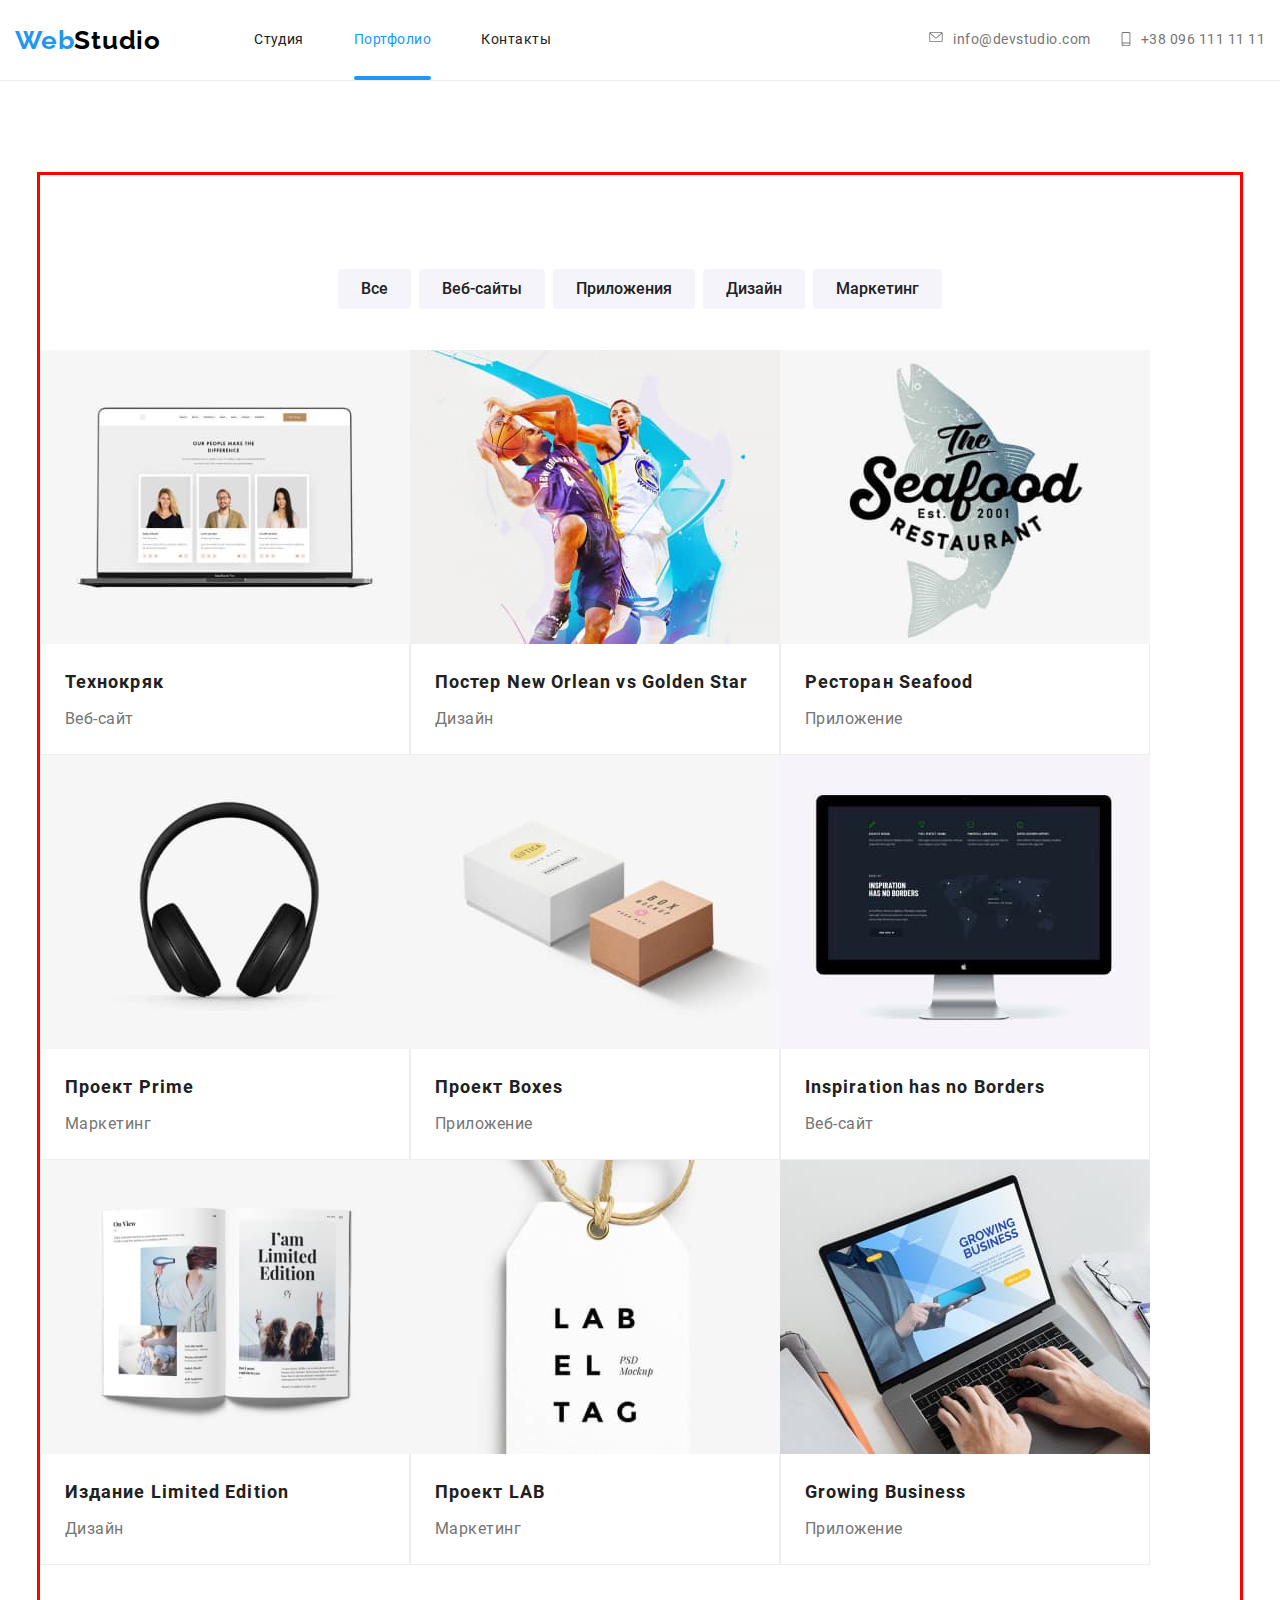
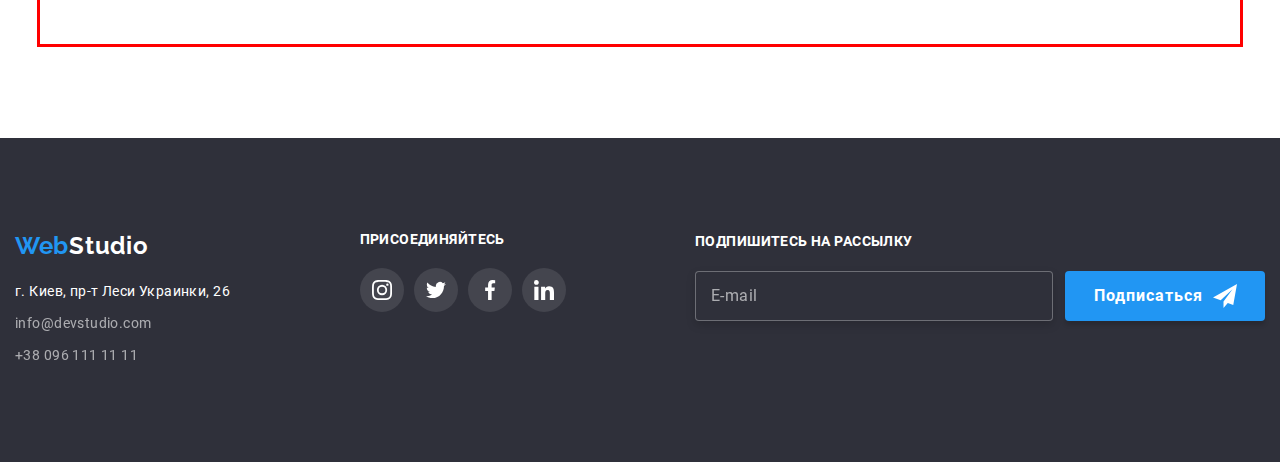
==== portfolio.html @ 417dbd37 "new html" ====
<!DOCTYPE html>
<html lang="ru">
<head>
    <meta charset="UTF-8">
    <meta name="viewport" content="width=device-width, initial-scale=1.0">
    <link rel="stylesheet" href="./css/portfolio.min.css">
    <title>Portfolio</title>
</head>
<body>
    <!-- Шапка сайта -->
    <header>
        <nav class="main-nav">
            <a href="/" class="logo"><span>Web</span>Studio</a>
            <div class="menu-container" id="menu-container" data-menu>
                <div class="navigation">
                    <ul class="site-nav">
                        <li class="item"><a href="./index.html" class="link">Студия</a></li>
                        <li class="item"><a href="./portfolio.html" class="link current">Портфолио</a></li>
                        <li class="item"><a href="#" class="link">Контакты</a></li>
                    </ul>
                </div>
                <div class="contacts">
                    <ul class="auth-nav">
                        <li class="item item-mail">
                            <a href="mailto:info@devstudio.com" class="link">
                                <svg class="envelope" width="16" height="12">
                                    <use href="./images/sprite.svg#icon-envelope"></use>
                                </svg>
                                info@devstudio.com
                            </a>
                        </li>
                        <li class="item">
                            <a href="tel:+380961111111" class="link">
                                <svg class="smartphone" width="10" height="16">
                                    <use href="./images/sprite.svg#icon-smartphone"></use>
                                </svg>
                                +38 096 111 11 11
                            </a>
                        </li>
                    </ul>
                </div>
            </div>
            <button type="button" class="menu-button" aria-expanded="false" aria-controls="menu-container" data-menu-button>
                <svg width="40" height="40" aria-label="Переключатель мобильного меню">
                    <use class="icon-cross" href="./images/sprite.svg#icon-cross"></use>
                    <use class="icon-menu" href="./images/sprite.svg#icon-menu"></use>
                </svg>
            </button>
        </nav>
        </header>
    <main>
     <!--Наши проекты -->
        <section class="projects-container">
            <div class="container">
                <!-- <h1>Наши проекты</h1> -->
                <ul class="buttons">
                    <li><button type="button" class="btn">Все</button></li>
                    <li><button type="button" class="btn">Веб-сайты</button></li>
                    <li><button type="button" class="btn">Приложения</button></li>
                    <li><button type="button" class="btn">Дизайн</button></li>
                    <li><button type="button" class="btn">Маркетинг</button></li>
                </ul>
                <ul class="projects">
                    <li class="project-card">
                        <a href="#" class="project-link">
                            <div class="project-thumb">
                                 <img src="./images/portfolio1.jpg" alt="Технокряк" width="370" height="294">
                                <div class="project-overlay">
                                    <p class="description-text">Технокряк это современная площадка распространения коронавируса. Компании используют эту
                                платформу для цифрового
                                шпионажа и атак на защищённые сервера конкурентов.</p>
                                </div>
                            </div>
                            <div class="project-info">
                                <h3 class="project-title">Технокряк</h3>
                                <p class="project-text">Веб-сайт</p>
                            </div>
                         </a>
                    </li>
                    <li class="project-card">
                        <a href="#" class="project-link">
                            <div class="project-thumb">
                                <img src="./images/portfolio2.jpg" alt="Постер New Orlean vs Golden Star" width="370" height="294">
                                <div class="project-overlay">
                                    <p class="description-text">Технокряк это современная площадка распространения коронавируса. Компании используют эту
                                    платформу для цифрового
                                    шпионажа и атак на защищённые сервера конкурентов.</p>
                                </div>
                            </div>
                            <div class="project-info">
                                <h3 class="project-title">Постер New Orlean vs Golden Star</h3>
                                <p class="project-text">Дизайн</p>
                            </div>
                        </a>
                    </li>
                    <li class="project-card">
                        <a href="#" class="project-link">
                            <div class="project-thumb">
                                <img src="./images/portfolio3.jpg" alt="Ресторан Seafood" width="370" height="294">
                                <div class="project-overlay">
                                    <p class="description-text">Технокряк это современная площадка распространения коронавируса. Компании используют эту
                                платформу для цифрового
                                шпионажа и атак на защищённые сервера конкурентов.</p>
                                </div>
                            </div>
                            <div class="project-info">
                                <h3 class="project-title">Ресторан Seafood</h3>
                                <p class="project-text">Приложение</p>
                            </div>
                        </a>
                    </li>
                    <li class="project-card">
                        <a href="#" class="project-link">
                            <div class="project-thumb">
                                <img src="./images/portfolio4.jpg" alt="Проект Prime" width="370" height="294">
                                <div class="project-overlay">
                                    <p class="description-text">Технокряк это современная площадка распространения коронавируса. Компании используют эту
                                платформу для цифрового
                                шпионажа и атак на защищённые сервера конкурентов.</p>
                                </div>
                            </div>
                            <div class="project-info">
                                <h3 class="project-title">Проект Prime</h3>
                                <p class="project-text">Маркетинг</p>
                            </div>
                        </a>
                    </li>
                    <li class="project-card">
                        <a href="#" class="project-link">
                            <div class="project-thumb">
                                <img src="./images/portfolio5.jpg" alt="Проект Boxes" width="370" height="294">
                                <div class="project-overlay">
                                    <p class="description-text">Технокряк это современная площадка распространения коронавируса. Компании используют эту
                                платформу для цифрового
                                шпионажа и атак на защищённые сервера конкурентов.</p>
                                </div>
                            </div>
                            <div class="project-info">
                                <h3 class="project-title">Проект Boxes</h3>
                                <p class="project-text">Приложение</p>
                            </div>
                        </a>
                    </li>
                    <li class="project-card">
                        <a href="#" class="project-link">
                            <div class="project-thumb">
                                <img src="./images/portfolio6.jpg" alt="Inspiration has no Borders" width="370" height="294">
                                <div class="project-overlay">
                                    <p class="description-text">Технокряк это современная площадка распространения коронавируса. Компании используют эту
                                платформу для цифрового
                                шпионажа и атак на защищённые сервера конкурентов.</p>
                                </div>
                            </div>
                            <div class="project-info">
                                <h3 class="project-title">Inspiration has no Borders</h3>
                                <p class="project-text">Веб-сайт</p>
                            </div>
                        </a>
                    </li>
                    <li class="project-card">
                        <a href="#" class="project-link">
                            <div class="project-thumb">
                                <img src="./images/portfolio7.jpg" alt="Издание Limited Edition" width="370" height="294">
                                <div class="project-overlay">
                                    <p class="description-text">Технокряк это современная площадка распространения коронавируса. Компании используют эту
                                платформу для цифрового
                                шпионажа и атак на защищённые сервера конкурентов.</p>
                                </div>
                            </div>
                            <div class="project-info">
                                <h3 class="project-title">Издание Limited Edition</h3>
                                <p class="project-text">Дизайн</p>
                            </div>
                        </a>
                    </li>
                    <li class="project-card">
                        <a href="#" class="project-link">
                            <div class="project-thumb">
                                <img src="./images/portfolio8.jpg" alt="Проект LAB" width="370" height="294">
                                <div class="project-overlay">
                                    <p class="description-text">Технокряк это современная площадка распространения коронавируса. Компании используют эту
                                платформу для цифрового
                                шпионажа и атак на защищённые сервера конкурентов.</p>
                                </div>
                            </div>
                            <div class="project-info">
                                <h3 class="project-title">Проект LAB</h3>
                                <p class="project-text">Маркетинг</p>
                            </div>
                        </a>
                    </li>
                    <li class="project-card">
                        <a href="#" class="project-link">
                            <div class="project-thumb">
                                <img src="./images/portfolio9.jpg" alt="Growing Business" width="370" height="294">
                                <div class="project-overlay">
                                    <p class="description-text">Технокряк это современная площадка распространения коронавируса. Компании используют эту
                                платформу для цифрового
                                шпионажа и атак на защищённые сервера конкурентов.</p>
                                </div>
                            </div>
                            <div class="project-info">
                                <h3 class="project-title">Growing Business</h3>
                                <p class="project-text">Приложение</p>
                            </div>
                        </a>
                    </li>
                </ul>
            </div>
        </section>
    </main>
    <!-- Футер -->
    <footer class="footer">
        <div class="footer-content">
            <a href="#" class="logo footer-logo"><span>Web</span>Studio</a>
            <address>
                <ul class="contacte">
                    <li class="contacte-item"><a href="#" class="address-link">г. Киев, пр-т Леси Украинки, 26</a></li>
                    <li class="contacte-item"><a href="mailto:info@devstudio.com" class="footer-link">info@devstudio.com</a>
                    </li>
                    <li class="contacte-item"><a href="tel:+380961111111" class="footer-link">+38 096 111 11 11</a></li>
                </ul>
            </address>
        </div>
        <div class="resources">
            <h3 class="resources-title">присоединяйтесь</h3>
            <ul class="resources-list">
                <li class="resources-item">
                    <a href="#" class="resources-link">
                        <svg class="instagram" width="20" height="20">
                            <use href="./images/sprite.svg#icon-instagram"></use>
                        </svg>
                    </a>
                </li>
                <li class="resources-item">
                    <a href="#" class="resources-link">
                        <svg class="twitter" width="20" height="20">
                            <use href="./images/sprite.svg#icon-twitter"></use>
                        </svg>
                    </a>
                </li>
                <li class="resources-item">
                    <a href="#" class="resources-link">
                        <svg class="facebook" width="20" height="20">
                            <use href="./images/sprite.svg#icon-facebook"></use>
                        </svg>
                    </a>
                </li>
                <li class="resources-item">
                    <a href="#" class="resources-link">
                        <svg class="linkedin" width="20" height="20">
                            <use href="./images/sprite.svg#icon-linkedin"></use>
                        </svg>
                    </a>
                </li>
            </ul>
        </div>
        <div>
            <form action="#" class="subscription">
                <label for="mail" class="subscription-text">Подпишитесь на рассылку</label>
                <div class="subscription-btns">
                    <input type="email" name="mail" placeholder="E-mail" autocomplete="off">
                    <button type="submit">Подписаться
                        <svg class="send" width="24" height="24">
                            <use href="./images/sprite.svg#icon-send"></use>
                        </svg>
                    </button>
                </div>
            </form>
        </div>
        </footer>
</body>
</html>
<script src="./js/menu.js"></script>
---- css/portfolio.min.css ----
/*! modern-normalize v1.0.0 | MIT License | https://github.com/sindresorhus/modern-normalize */*,*::before,*::after{-webkit-box-sizing:border-box;box-sizing:border-box}:root{-moz-tab-size:4;-o-tab-size:4;tab-size:4}html{line-height:1.15;-webkit-text-size-adjust:100%}body{margin:0}body{font-family:system-ui,-apple-system,"Segoe UI",Roboto,Helvetica,Arial,sans-serif,"Apple Color Emoji","Segoe UI Emoji"}hr{height:0;color:inherit}abbr[title]{-webkit-text-decoration:underline dotted;text-decoration:underline dotted}b,strong{font-weight:bolder}code,kbd,samp,pre{font-family:ui-monospace, SFMono-Regular, Consolas, "Liberation Mono", Menlo, monospace;font-size:1em}small{font-size:80%}sub,sup{font-size:75%;line-height:0;position:relative;vertical-align:baseline}sub{bottom:-0.25em}sup{top:-0.5em}table{text-indent:0;border-color:inherit}button,input,optgroup,select,textarea{font-family:inherit;font-size:100%;line-height:1.15;margin:0}button,select{text-transform:none}button,[type="button"],[type="reset"],[type="submit"]{-webkit-appearance:button}::-moz-focus-inner{border-style:none;padding:0}:-moz-focusring{outline:1px dotted ButtonText}:-moz-ui-invalid{box-shadow:none}legend{padding:0}progress{vertical-align:baseline}::-webkit-inner-spin-button,::-webkit-outer-spin-button{height:auto}[type="search"]{-webkit-appearance:textfield;outline-offset:-2px}::-webkit-search-decoration{-webkit-appearance:none}::-webkit-file-upload-button{-webkit-appearance:button;font:inherit}summary{display:list-item}html{-webkit-box-sizing:border-box;box-sizing:border-box}*,*::before,*::after{-webkit-box-sizing:inherit;box-sizing:inherit}body{color:#757575;background-color:#fff;font-family:Roboto, sans-serif;font-style:400;font-weight:400;letter-spacing:0.03em;margin:0}body.modal-open{overflow:hidden}ul{list-style:none;padding:0;margin:0}a{text-decoration:none}h1,h2,h3,h4,h5,h6,p{margin-top:0;margin-bottom:0}img{display:block;max-width:100%;height:auto;margin-left:auto;margin-right:auto}.section-title{margin-bottom:30px;font-family:Roboto;font-style:normal;font-weight:700;font-size:28px;line-height:1.18;text-align:center;letter-spacing:0.03em;color:#212121}@media screen and (min-width: 1200px){.section-title{margin-bottom:50px;font-size:36px;line-height:1.17}}.container{padding-right:15px;padding-left:15px;margin-right:auto;margin-left:auto;outline:3px solid red}@media screen and (min-width: 480px){.container{width:480px;padding-top:60px;padding-bottom:60px}}@media screen and (min-width: 768px){.container{width:768px}}@media screen and (min-width: 1200px){.container{width:1200px;padding-top:94px;padding-bottom:94px}}@font-face{font-family:"Roboto";font-style:normal;font-weight:400;src:url("../fonts/roboto-v20-latin_cyrillic-regular.eot");src:local(""),url("../fonts/roboto-v20-latin_cyrillic-regular.eot?#iefix") format("embedded-opentype"),url("../fonts/roboto-v20-latin_cyrillic-regular.woff2") format("woff2"),url("../fonts/roboto-v20-latin_cyrillic-regular.woff") format("woff"),url("../fonts/roboto-v20-latin_cyrillic-regular.ttf") format("truetype"),url("../fonts/roboto-v20-latin_cyrillic-regular.svg#Roboto") format("svg")}@font-face{font-family:"Roboto";font-style:normal;font-weight:500;src:url("../fonts/roboto-v20-latin_cyrillic-500.eot");src:local(""),url("../fonts/roboto-v20-latin_cyrillic-500.eot?#iefix") format("embedded-opentype"),url("../fonts/roboto-v20-latin_cyrillic-500.woff2") format("woff2"),url("../fonts/roboto-v20-latin_cyrillic-500.woff") format("woff"),url("../fonts/roboto-v20-latin_cyrillic-500.ttf") format("truetype"),url("../fonts/roboto-v20-latin_cyrillic-500.svg#Roboto") format("svg")}@font-face{font-family:"Roboto";font-style:normal;font-weight:700;src:url("../fonts/roboto-v20-latin_cyrillic-700.eot");src:local(""),url("../fonts/roboto-v20-latin_cyrillic-700.eot?#iefix") format("embedded-opentype"),url("../fonts/roboto-v20-latin_cyrillic-700.woff2") format("woff2"),url("../fonts/roboto-v20-latin_cyrillic-700.woff") format("woff"),url("../fonts/roboto-v20-latin_cyrillic-700.ttf") format("truetype"),url("../fonts/roboto-v20-latin_cyrillic-700.svg#Roboto") format("svg")}@font-face{font-family:"Roboto";font-style:normal;font-weight:400;src:url("../fonts/roboto-v20-latin_cyrillic-regular.eot");src:local(""),url("../fonts/roboto-v20-latin_cyrillic-regular.eot?#iefix") format("embedded-opentype"),url("../fonts/roboto-v20-latin_cyrillic-regular.woff2") format("woff2"),url("../fonts/roboto-v20-latin_cyrillic-regular.woff") format("woff"),url("../fonts/roboto-v20-latin_cyrillic-regular.ttf") format("truetype"),url("../fonts/roboto-v20-latin_cyrillic-regular.svg#Roboto") format("svg")}@font-face{font-family:"Roboto";font-style:normal;font-weight:900;src:url("../fonts/roboto-v20-latin_cyrillic-900.eot");src:local(""),url("../fonts/roboto-v20-latin_cyrillic-900.eot?#iefix") format("embedded-opentype"),url("../fonts/roboto-v20-latin_cyrillic-900.woff2") format("woff2"),url("../fonts/roboto-v20-latin_cyrillic-900.woff") format("woff"),url("../fonts/roboto-v20-latin_cyrillic-900.ttf") format("truetype"),url("../fonts/roboto-v20-latin_cyrillic-900.svg#Roboto") format("svg")}@font-face{font-family:"Raleway";font-style:normal;font-weight:400;src:url("../fonts/raleway-v18-latin_cyrillic-regular.eot");src:local(""),url("../fonts/raleway-v18-latin_cyrillic-regular.eot?#iefix") format("embedded-opentype"),url("../fonts/raleway-v18-latin_cyrillic-regular.woff2") format("woff2"),url("../fonts/raleway-v18-latin_cyrillic-regular.woff") format("woff"),url("../fonts/raleway-v18-latin_cyrillic-regular.ttf") format("truetype"),url("../fonts/raleway-v18-latin_cyrillic-regular.svg#Raleway") format("svg")}@font-face{font-family:"Raleway";font-style:normal;font-weight:700;src:url("../fonts/raleway-v18-latin_cyrillic-700.eot");src:local(""),url("../fonts/raleway-v18-latin_cyrillic-700.eot?#iefix") format("embedded-opentype"),url("../fonts/raleway-v18-latin_cyrillic-700.woff2") format("woff2"),url("../fonts/raleway-v18-latin_cyrillic-700.woff") format("woff"),url("../fonts/raleway-v18-latin_cyrillic-700.ttf") format("truetype"),url("../fonts/raleway-v18-latin_cyrillic-700.svg#Raleway") format("svg")}header{position:relative;padding-right:15px;padding-left:15px;margin-right:auto;margin-left:auto}.logo{color:#000;font-family:Raleway, sans-serif;font-weight:700;font-size:24px;line-height:1.17;letter-spacing:0.03em}@media screen and (max-width: 767px){.logo{padding-bottom:16px;padding-top:16px}}@media screen and (min-width: 768px){.logo{margin-right:88px}}@media screen and (min-width: 1200px){.logo{margin-right:93px;font-size:26px;line-height:1.19}}.logo span{color:#2196f3}.main-nav{display:-webkit-box;display:-ms-flexbox;display:flex;-webkit-box-align:center;-ms-flex-align:center;align-items:center;-webkit-box-pack:justify;-ms-flex-pack:justify;justify-content:space-between}.site-nav{color:#212121}@media screen and (max-width: 767px){.site-nav{margin-bottom:60px}}@media screen and (min-width: 768px){.site-nav{display:-webkit-box;display:-ms-flexbox;display:flex}}.site-nav .link{color:#212121}@media screen and (max-width: 767px){.site-nav .link{font-family:Roboto;font-style:normal;font-weight:500;font-size:18px;line-height:1.17;letter-spacing:0.02em}}@media screen and (min-width: 768px){.site-nav .link{display:block;-webkit-box-align:baseline;-ms-flex-align:baseline;align-items:baseline;padding-top:32px;padding-bottom:32px;font-size:14px;line-height:1.14}}.site-nav .link:hover,.site-nav .link:focus{color:#2196f3;-webkit-transition:color 250ms cubic-bezier(0.4, 0, 0.2, 1);transition:color 250ms cubic-bezier(0.4, 0, 0.2, 1)}@media screen and (max-width: 767px){.site-nav .item:not(:last-child){margin-bottom:40px}}@media screen and (min-width: 768px){.site-nav .item:not(:last-child){margin-right:50px}}.site-nav .link.current{position:relative;color:#2196f3}.site-nav .current::after{content:"";position:absolute;left:0;margin-top:8px;display:block;width:100%;height:4px;background-color:#2196f3;border-radius:2px}@media screen and (min-width: 768px){.site-nav .current::after{bottom:0;margin-top:0}}.auth-nav{margin-left:auto;-webkit-box-align:center;-ms-flex-align:center;align-items:center}@media screen and (min-width: 768px){.auth-nav{padding-top:21px;padding-bottom:21px}}@media screen and (min-width: 1200px){.auth-nav{display:-webkit-box;display:-ms-flexbox;display:flex;padding-top:0;padding-bottom:0}}.auth-nav .link{color:#757575}@media screen and (max-width: 767px){.auth-nav .link{font-family:Roboto;font-style:normal;font-weight:500;font-size:18px;line-height:1.17;letter-spacing:0.02em;-webkit-box-align:baseline;-ms-flex-align:baseline;align-items:baseline}}@media screen and (min-width: 768px){.auth-nav .link{font-size:12px}}@media screen and (min-width: 1200px){.auth-nav .link{display:-webkit-box;display:-ms-flexbox;display:flex;-webkit-box-pack:center;-ms-flex-pack:center;justify-content:center;-ms-flex-line-pack:center;align-content:center;padding-top:32px;padding-bottom:32px;font-size:14px;line-height:1.14}}.auth-nav .link:hover,.auth-nav .link:focus{color:#2196f3;fill:#2196f3;-webkit-transition:color 250ms cubic-bezier(0.4, 0, 0.2, 1),fill 250ms cubic-bezier(0.4, 0, 0.2, 1);transition:color 250ms cubic-bezier(0.4, 0, 0.2, 1),fill 250ms cubic-bezier(0.4, 0, 0.2, 1)}.auth-nav .link:hover .envelope,.auth-nav .link:focus .envelope,.auth-nav .link:hover .smartphone,.auth-nav .link:focus .smartphone{color:#2196f3;fill:#2196f3;-webkit-transition:color 250ms cubic-bezier(0.4, 0, 0.2, 1),fill 250ms cubic-bezier(0.4, 0, 0.2, 1);transition:color 250ms cubic-bezier(0.4, 0, 0.2, 1),fill 250ms cubic-bezier(0.4, 0, 0.2, 1)}.envelope,.smartphone{margin-right:10px;fill:#757575}@media screen and (max-width: 767px){.item-mail{margin-bottom:16px}}@media screen and (min-width: 1200px){.item-mail{margin-right:30px}}@media screen and (min-width: 768px){.envelope{width:14px;height:10px}.smartphone{width:10px;height:14px}}.projects-container{padding-top:94px;border-top:1px solid #ececec}.buttons{display:-webkit-box;display:-ms-flexbox;display:flex;-ms-flex-wrap:wrap;flex-wrap:wrap;padding-bottom:56px}@media screen and (min-width: 768px){.buttons{display:-webkit-box;display:-ms-flexbox;display:flex;-webkit-box-pack:center;-ms-flex-pack:center;justify-content:center}}.btn{display:inline-block;padding:6px 22px;min-width:73px;border-radius:4px;cursor:pointer;color:#212121;background-color:#f5f4fa;font-weight:500;font-family:Roboto, sans-serif;font-size:16px;line-height:1.63;text-align:center;border:1px solid transparent}.btn:hover,.btn:focus{color:#fff;background-color:#2196f3;-webkit-box-shadow:0px 3px 1px rgba(0,0,0,0.1),0px 1px 2px rgba(0,0,0,0.08),0px 2px 2px rgba(0,0,0,0.12);box-shadow:0px 3px 1px rgba(0,0,0,0.1),0px 1px 2px rgba(0,0,0,0.08),0px 2px 2px rgba(0,0,0,0.12);-webkit-transition:color 250ms cubic-bezier(0.4, 0, 0.2, 1),background-color 250ms cubic-bezier(0.4, 0, 0.2, 1),-webkit-box-shadow 250ms cubic-bezier(0.4, 0, 0.2, 1);transition:color 250ms cubic-bezier(0.4, 0, 0.2, 1),background-color 250ms cubic-bezier(0.4, 0, 0.2, 1),-webkit-box-shadow 250ms cubic-bezier(0.4, 0, 0.2, 1);transition:color 250ms cubic-bezier(0.4, 0, 0.2, 1),background-color 250ms cubic-bezier(0.4, 0, 0.2, 1),box-shadow 250ms cubic-bezier(0.4, 0, 0.2, 1);transition:color 250ms cubic-bezier(0.4, 0, 0.2, 1),background-color 250ms cubic-bezier(0.4, 0, 0.2, 1),box-shadow 250ms cubic-bezier(0.4, 0, 0.2, 1),-webkit-box-shadow 250ms cubic-bezier(0.4, 0, 0.2, 1)}.buttons li:not(:last-child){margin-right:8px}.projects{margin:-15px}@media screen and (min-width: 768px){.projects{display:-webkit-box;display:-ms-flexbox;display:flex;-ms-flex-wrap:wrap;flex-wrap:wrap}}.project-card{width:370px}.project-info{border-right:1px solid #eee;border-bottom:1px solid #eee;border-left:1px solid #eee}.project-overlay{display:-webkit-box;display:-ms-flexbox;display:flex;position:absolute;top:0;left:0;width:100%;height:100%;background-color:#2196f3;opacity:0;-webkit-transform:translateY(100%);transform:translateY(100%);-webkit-transition:opacity 250ms cubic-bezier(0.4, 0, 0.2, 1),-webkit-transform 250ms cubic-bezier(0.4, 0, 0.2, 1);transition:opacity 250ms cubic-bezier(0.4, 0, 0.2, 1),-webkit-transform 250ms cubic-bezier(0.4, 0, 0.2, 1);transition:transform 250ms cubic-bezier(0.4, 0, 0.2, 1),opacity 250ms cubic-bezier(0.4, 0, 0.2, 1);transition:transform 250ms cubic-bezier(0.4, 0, 0.2, 1),opacity 250ms cubic-bezier(0.4, 0, 0.2, 1),-webkit-transform 250ms cubic-bezier(0.4, 0, 0.2, 1)}.description-text{position:absolute;display:-webkit-box;display:-ms-flexbox;display:flex;padding:63px 24px;opacity:0;-webkit-transition:opacity 250ms cubic-bezier(0.4, 0, 0.2, 1) 250ms;transition:opacity 250ms cubic-bezier(0.4, 0, 0.2, 1) 250ms;font-size:18px;line-height:1.56;letter-spacing:0.03em;color:#fff}.project-link{display:block;width:100%}.project-link:hover,.project-link:focus{-webkit-box-shadow:0px 1px 1px rgba(0,0,0,0.12),0px 4px 4px rgba(0,0,0,0.06),1px 4px 6px rgba(0,0,0,0.16);box-shadow:0px 1px 1px rgba(0,0,0,0.12),0px 4px 4px rgba(0,0,0,0.06),1px 4px 6px rgba(0,0,0,0.16);-webkit-transition:-webkit-box-shadow 250ms cubic-bezier(0.4, 0, 0.2, 1);transition:-webkit-box-shadow 250ms cubic-bezier(0.4, 0, 0.2, 1);transition:box-shadow 250ms cubic-bezier(0.4, 0, 0.2, 1);transition:box-shadow 250ms cubic-bezier(0.4, 0, 0.2, 1), -webkit-box-shadow 250ms cubic-bezier(0.4, 0, 0.2, 1)}.project-link:hover .project-overlay,.project-link:focus .project-overlay{-webkit-transform:translateY(0);transform:translateY(0);opacity:1}.project-link:hover .description-text,.project-link:focus .description-text{opacity:1}.project-thumb{position:relative;overflow:hidden;display:-webkit-box;display:-ms-flexbox;display:flex}.project-thumb:hover::before,.project-thumb:focus::before{opacity:1}.project-title{padding-top:20px;margin-bottom:4px;margin-left:24px;color:#212121;font-weight:700;font-size:18px;line-height:2;letter-spacing:0.06em}.project-text{margin-left:24px;padding-bottom:20px;color:#757575;font-size:16px;line-height:1.88}section{padding-bottom:94px}.footer{background-color:#2f303a;max-width:1600px;padding-right:15px;padding-left:15px;margin-left:auto;margin-right:auto;padding-top:60px;padding-bottom:60px;text-align:center}@media screen and (min-width: 768px){.footer{display:-webkit-box;display:-ms-flexbox;display:flex;-ms-flex-wrap:wrap;flex-wrap:wrap;-ms-flex-pack:distribute;justify-content:space-around}}@media screen and (min-width: 1200px){.footer{padding-top:94px;padding-bottom:94px;display:-webkit-box;display:-ms-flexbox;display:flex;-webkit-box-pack:justify;-ms-flex-pack:justify;justify-content:space-between;text-align:start}}@media screen and (max-width: 1199px){.footer-content{margin-bottom:60px}}.footer-logo{font-family:Raleway;font-style:normal;font-weight:700;font-size:24px;line-height:1.17;text-align:center;letter-spacing:0.03em}.footer-content a{color:#fff;margin-right:0}.footer span{color:#2196f3}.contacte{margin-top:20px}.contacte-item{max-width:100%}.contacte-item:not(:last-child){margin-bottom:8px}.address-link{font-family:Roboto;font-style:normal;font-weight:normal;font-size:14px;line-height:1.71;text-align:center;letter-spacing:0.03em}.footer-link{opacity:0.6;font-family:Roboto;font-style:normal;font-weight:normal;font-size:14px;line-height:1.71;text-align:center;letter-spacing:0.03em}@media screen and (max-width: 1199px){.resources{margin-bottom:60px}}.resources-title{font-size:14px;line-height:1.14;font-weight:bold;letter-spacing:0.03em;text-transform:uppercase;color:#fff;margin-bottom:20px}.resources-list{display:-webkit-inline-box;display:-ms-inline-flexbox;display:inline-flex}.resources-item{display:-webkit-box;display:-ms-flexbox;display:flex;width:44px;height:44px}.resources-link{display:-webkit-box;display:-ms-flexbox;display:flex;width:100%;height:100%;border:1px solid transparent;border-radius:50%;background:rgba(255,255,255,0.1);-webkit-box-align:center;-ms-flex-align:center;align-items:center;-webkit-box-pack:center;-ms-flex-pack:center;justify-content:center}.resources-link:hover,.resources-link:focus{background:#2196f3;-webkit-transition:background 250ms cubic-bezier(0.4, 0, 0.2, 1);transition:background 250ms cubic-bezier(0.4, 0, 0.2, 1)}.resources-item:not(:last-child){margin-right:10px}.resources-link svg{margin:0;fill:#fff}.subscription{display:block}.subscription-text{font-family:Roboto;font-style:normal;font-weight:bold;font-size:14px;line-height:1.14;letter-spacing:0.03em;text-transform:uppercase;color:#fff}.subscription-btns{margin-top:20px}@media screen and (min-width: 1200px){.subscription-btns{display:-webkit-box;display:-ms-flexbox;display:flex;-webkit-box-align:center;-ms-flex-align:center;align-items:center;-webkit-box-pack:center;-ms-flex-pack:center;justify-content:center}}.subscription input{padding:15px;font-size:16px;line-height:1.25;width:450px;color:#fff;font-weight:400;background-color:#2f303a;border:1px solid rgba(255,255,255,0.3);-webkit-filter:drop-shadow(0px 4px 4px rgba(0,0,0,0.15));filter:drop-shadow(0px 4px 4px rgba(0,0,0,0.15));border-radius:4px}@media screen and (min-width: 1200px){.subscription input{width:358px;height:50px;margin-right:12px}}.subscription input::-webkit-input-placeholder{display:-webkit-box;display:flex;-webkit-box-align:center;align-items:center;color:rgba(255,255,255,0.6);align-items:center;font-weight:400;font-size:16px;line-height:1.25;letter-spacing:0.03em}.subscription input:-ms-input-placeholder{display:-ms-flexbox;display:flex;-ms-flex-align:center;align-items:center;color:rgba(255,255,255,0.6);align-items:center;font-weight:400;font-size:16px;line-height:1.25;letter-spacing:0.03em}.subscription input::-ms-input-placeholder{display:-ms-flexbox;display:flex;-ms-flex-align:center;align-items:center;color:rgba(255,255,255,0.6);align-items:center;font-weight:400;font-size:16px;line-height:1.25;letter-spacing:0.03em}.subscription input::placeholder{display:-webkit-box;display:-ms-flexbox;display:flex;-webkit-box-align:center;-ms-flex-align:center;align-items:center;color:rgba(255,255,255,0.6);align-items:center;font-weight:400;font-size:16px;line-height:1.25;letter-spacing:0.03em}.subscription input:not(:placeholder-shown)+.subscription input{color:#fff;background-color:#2f303a}.subscription button{position:relative;width:200px;padding:10px 10px 10px 29px;margin-top:20px;margin-right:auto;margin-left:auto;background-color:#2196f3;-webkit-box-shadow:0px 4px 4px rgba(0,0,0,0.15);box-shadow:0px 4px 4px rgba(0,0,0,0.15);border-radius:4px;border:none;font-weight:bold;font-size:16px;line-height:1.87;display:-webkit-box;display:-ms-flexbox;display:flex;-webkit-box-align:center;-ms-flex-align:center;align-items:center;text-align:center;letter-spacing:0.06em;color:#fff;cursor:pointer}@media screen and (min-width: 1200px){.subscription button{margin-top:0}}.send{height:24px;width:24px;margin-left:10px}.menu-button{display:-webkit-inline-box;display:-ms-inline-flexbox;display:inline-flex;margin:0;padding:0;border:none;background-color:transparent}@media screen and (min-width: 768px){.menu-button{display:none}}.menu-button .icon-cross{display:none}.menu-button.is-open .icon-cross{display:block}.menu-button.is-open .icon-menu{display:none}.menu-container{background-color:#fff;padding-top:60px;padding-bottom:60px;font-size:20px}@media screen and (max-width: 767px){.menu-container{display:none;position:absolute;top:100%;left:0;width:100%;border-top:1px solid #ececec;text-align:center}.menu-container.is-open{display:block}}@media screen and (min-width: 768px){.menu-container{display:-webkit-box;display:-ms-flexbox;display:flex;-webkit-box-pack:justify;-ms-flex-pack:justify;justify-content:space-between;-webkit-box-flex:1;-ms-flex-positive:1;flex-grow:1;padding:0}}
/*# sourceMappingURL=portfolio.min.css.map */
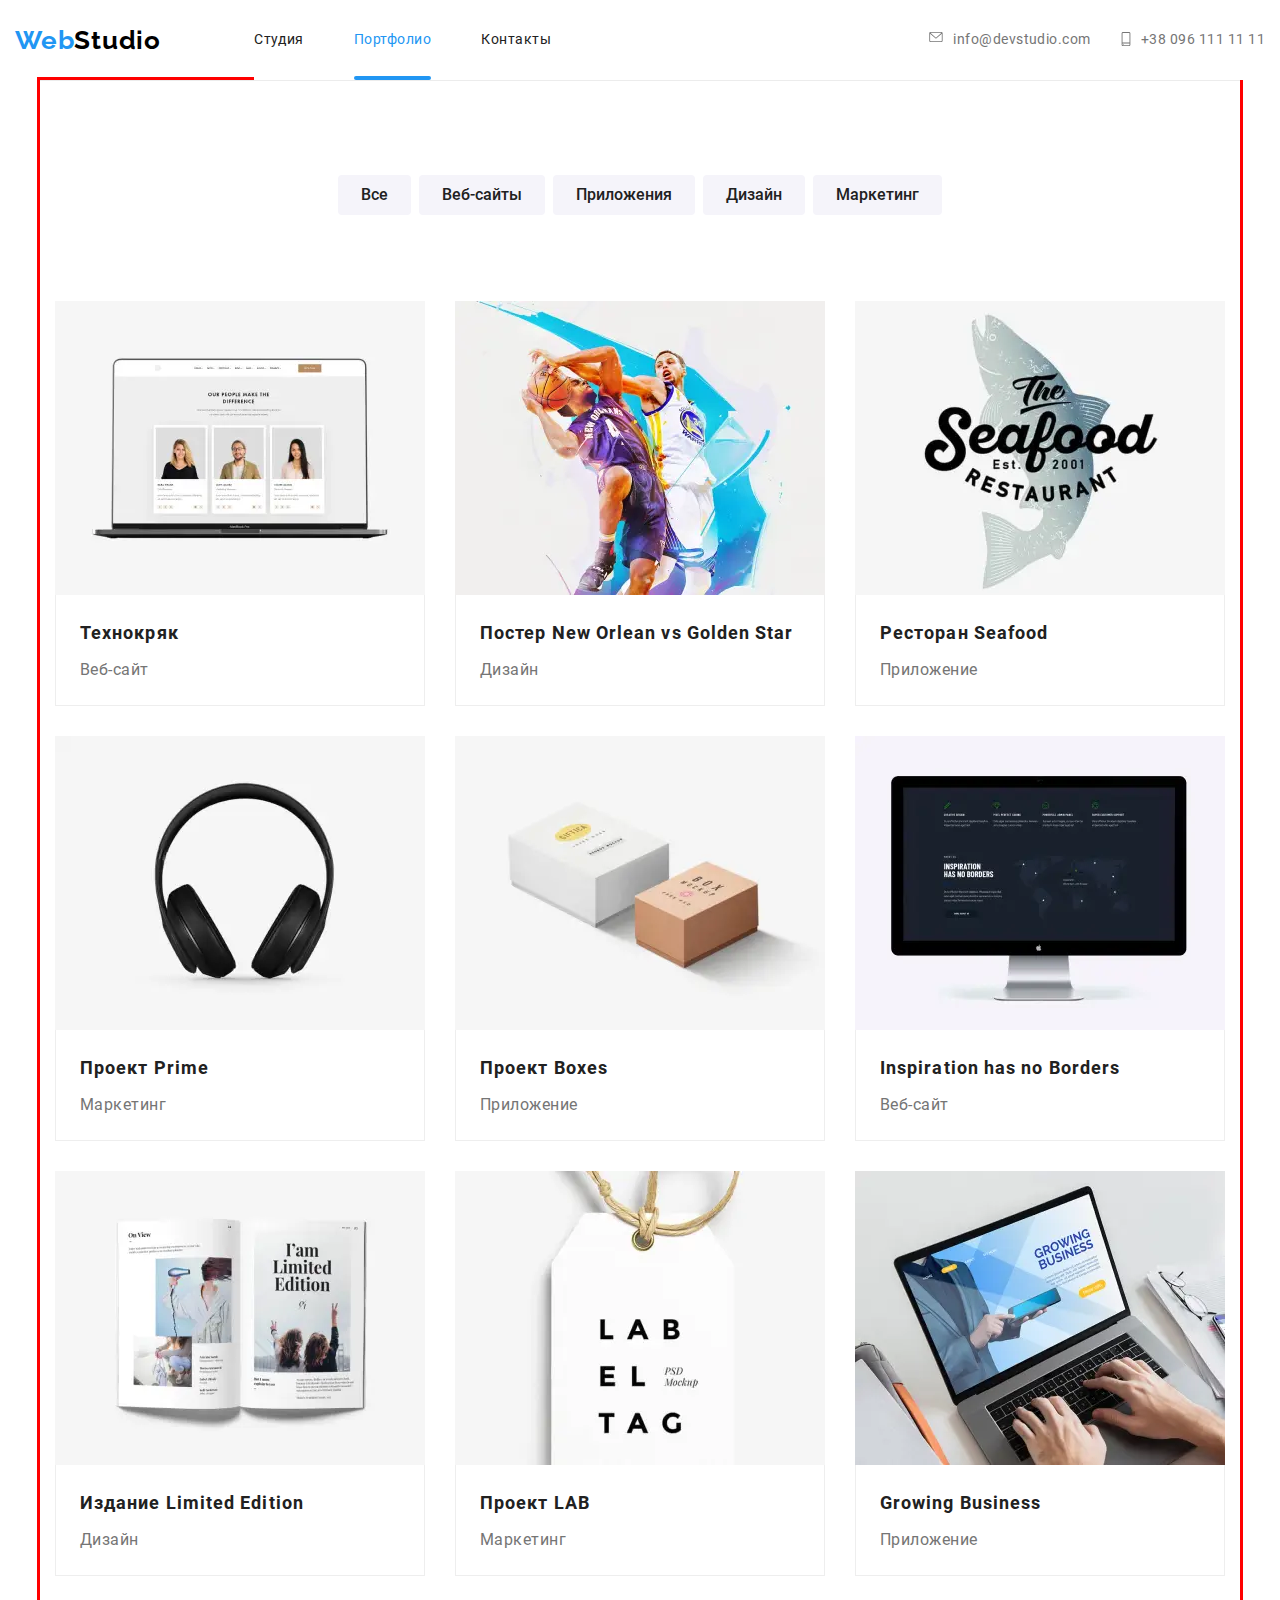
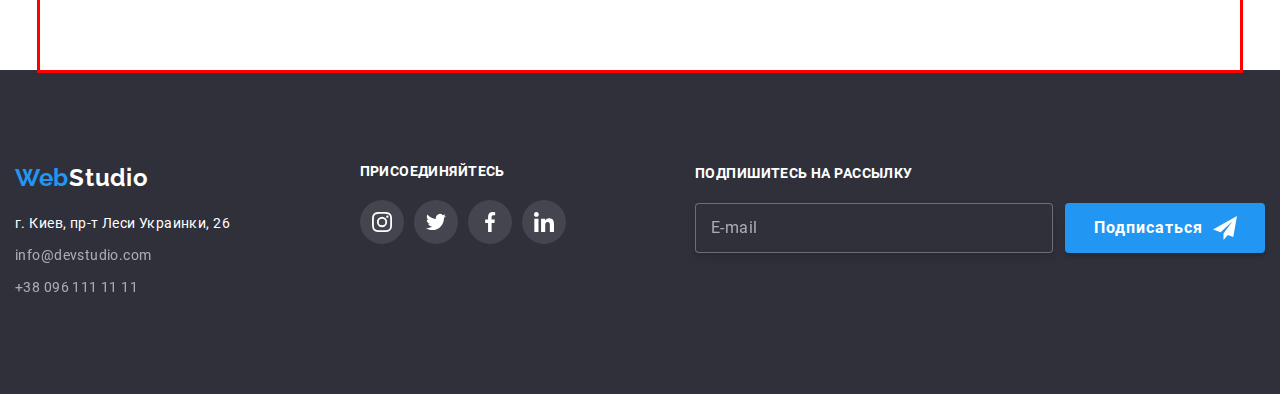
==== commit 0700955e: "added foto portfolio" ====
--- a/portfolio.html
+++ b/portfolio.html
@@ -50,8 +50,7 @@
         </header>
     <main>
      <!--Наши проекты -->
-        <section class="projects-container">
-            <div class="container">
+        <section class="container projects-container">
                 <!-- <h1>Наши проекты</h1> -->
                 <ul class="buttons">
                     <li><button type="button" class="btn">Все</button></li>
@@ -64,7 +63,17 @@
                     <li class="project-card">
                         <a href="#" class="project-link">
                             <div class="project-thumb">
-                                 <img src="./images/portfolio1.jpg" alt="Технокряк" width="370" height="294">
+                                <picture>
+                                    <source
+                                    srcset="./images/portfolio/portfolio1.webp 1x,
+                                    /images/portfolio/portfolio1@2x.webp 2x
+                                    "
+                                    type="image/webp"
+                                    >
+                                    <img src="./images/portfolio/portfolio1.jpg 1x,
+                                    ./images/portfolio/portfolio1@2x.jpg 2x" 
+                                    alt="Технокряк">
+                                </picture>
                                 <div class="project-overlay">
                                     <p class="description-text">Технокряк это современная площадка распространения коронавируса. Компании используют эту
                                 платформу для цифрового
@@ -80,8 +89,16 @@
                     <li class="project-card">
                         <a href="#" class="project-link">
                             <div class="project-thumb">
-                                <img src="./images/portfolio2.jpg" alt="Постер New Orlean vs Golden Star" width="370" height="294">
-                                <div class="project-overlay">
+                                <picture>
+                                    <source srcset="
+                                    ./images/portfolio/portfolio2.webp 1x,
+                                    ./images/portfolio/portfolio2@2x.webp 2x
+                                                                    " type="image/webp">
+                                    <img src="./images/portfolio/portfolio2.jpg,
+                                    ./images/portfolio/portfolio2@2x.jpg 2x"
+                                     alt="Постер New Orlean vs Golden Star">
+                                </picture>
+                                 <div class="project-overlay">
                                     <p class="description-text">Технокряк это современная площадка распространения коронавируса. Компании используют эту
                                     платформу для цифрового
                                     шпионажа и атак на защищённые сервера конкурентов.</p>
@@ -96,7 +113,17 @@
                     <li class="project-card">
                         <a href="#" class="project-link">
                             <div class="project-thumb">
-                                <img src="./images/portfolio3.jpg" alt="Ресторан Seafood" width="370" height="294">
+                                <picture>
+                                    <source
+                                    srcset="./images/portfolio/portfolio3.webp 1x,
+                                    ./images/portfolio/portfolio3@2x.webp 2x
+                                    "
+                                    type="image/webp"
+                                    >
+                                    <img src="./images/portfolio/portfolio3.jpg,
+                                    ./images/portfolio/portfolio3@2x.jpg 2x"  
+                                    alt="Ресторан Seafood">
+                                </picture>
                                 <div class="project-overlay">
                                     <p class="description-text">Технокряк это современная площадка распространения коронавируса. Компании используют эту
                                 платформу для цифрового
@@ -112,7 +139,17 @@
                     <li class="project-card">
                         <a href="#" class="project-link">
                             <div class="project-thumb">
-                                <img src="./images/portfolio4.jpg" alt="Проект Prime" width="370" height="294">
+                                <picture>
+                                    <source
+                                    srcset="./images/portfolio/portfolio4.webp 1x,
+                                    ./images/portfolio/portfolio4@2x.webp 2x
+                                    "
+                                    type="image/webp"
+                                    >
+                                    <img src="./images/portfolio/portfolio4.jpg,
+                                    ./images/portfolio/portfolio4@2x.jpg 2x"  
+                                    alt="Проект Prime">
+                                </picture>
                                 <div class="project-overlay">
                                     <p class="description-text">Технокряк это современная площадка распространения коронавируса. Компании используют эту
                                 платформу для цифрового
@@ -128,7 +165,17 @@
                     <li class="project-card">
                         <a href="#" class="project-link">
                             <div class="project-thumb">
-                                <img src="./images/portfolio5.jpg" alt="Проект Boxes" width="370" height="294">
+                                <picture>
+                                    <source
+                                    srcset="./images/portfolio/portfolio5.webp 1x,
+                                    ./images/portfolio/portfolio5@2x.webp 2x
+                                    "
+                                    type="image/webp"
+                                    >
+                                    <img src="./images/portfolio/portfolio5.jpg,
+                                    ./images/portfolio/portfolio5@2x.jpg 2x" 
+                                    alt="Проект Boxes">
+                                </picture>                               
                                 <div class="project-overlay">
                                     <p class="description-text">Технокряк это современная площадка распространения коронавируса. Компании используют эту
                                 платформу для цифрового
@@ -144,7 +191,17 @@
                     <li class="project-card">
                         <a href="#" class="project-link">
                             <div class="project-thumb">
-                                <img src="./images/portfolio6.jpg" alt="Inspiration has no Borders" width="370" height="294">
+                                <picture>
+                                    <source
+                                    srcset="./images/portfolio/portfolio6.webp 1x,
+                                    ./images/portfolio/portfolio6@2x.webp 2x
+                                    "
+                                    type="image/webp"
+                                    >
+                                    <img src="./images/portfolio/portfolio6.jpg,
+                                    ./images/portfolio/portfolio6@2x.jpg 2x"  
+                                    alt="Inspiration has no Borders">
+                                </picture>                               
                                 <div class="project-overlay">
                                     <p class="description-text">Технокряк это современная площадка распространения коронавируса. Компании используют эту
                                 платформу для цифрового
@@ -160,7 +217,17 @@
                     <li class="project-card">
                         <a href="#" class="project-link">
                             <div class="project-thumb">
-                                <img src="./images/portfolio7.jpg" alt="Издание Limited Edition" width="370" height="294">
+                                <picture>
+                                    <source
+                                    srcset="./images/portfolio/portfolio7.webp 1x,
+                                    ./images/portfolio/portfolio7@2x.webp 2x
+                                    "
+                                    type="image/webp"
+                                    >
+                                    <img src="./images/portfolio/portfolio7.jpg,
+                                    ./images/portfolio/portfolio7@2x.jpg 2x" 
+                                    alt="Издание Limited Edition">
+                                </picture>                               
                                 <div class="project-overlay">
                                     <p class="description-text">Технокряк это современная площадка распространения коронавируса. Компании используют эту
                                 платформу для цифрового
@@ -176,7 +243,17 @@
                     <li class="project-card">
                         <a href="#" class="project-link">
                             <div class="project-thumb">
-                                <img src="./images/portfolio8.jpg" alt="Проект LAB" width="370" height="294">
+                                <picture>
+                                    <source
+                                    srcset="./images/portfolio/portfolio8.webp 1x,
+                                    ./images/portfolio/portfolio8@2x.webp 2x
+                                    "
+                                    type="image/webp"
+                                    >
+                                    <img src="./images/portfolio/portfolio8.jpg,
+                                    ./images/portfolio/portfolio8@2x.jpg 2x" 
+                                    alt="Проект LAB">
+                                </picture>                                
                                 <div class="project-overlay">
                                     <p class="description-text">Технокряк это современная площадка распространения коронавируса. Компании используют эту
                                 платформу для цифрового
@@ -192,7 +269,17 @@
                     <li class="project-card">
                         <a href="#" class="project-link">
                             <div class="project-thumb">
-                                <img src="./images/portfolio9.jpg" alt="Growing Business" width="370" height="294">
+                                <picture>
+                                    <source
+                                    srcset="./images/portfolio/portfolio9.webp 1x,
+                                    ./images/portfolio/portfolio9@2x.webp 2x
+                                    "
+                                    type="image/webp"
+                                    >
+                                    <img src="./images/portfolio/portfolio9.jpg,
+                                    ./images/portfolio/portfolio9@2x.jpg 2x" 
+                                    alt="Growing Business">
+                                </picture>                               
                                 <div class="project-overlay">
                                     <p class="description-text">Технокряк это современная площадка распространения коронавируса. Компании используют эту
                                 платформу для цифрового
@@ -206,7 +293,6 @@
                         </a>
                     </li>
                 </ul>
-            </div>
         </section>
     </main>
     <!-- Футер -->
--- a/css/portfolio.min.css
+++ b/css/portfolio.min.css
@@ -1,3 +1,3 @@
 /*! modern-normalize v1.0.0 | MIT License | https://github.com/sindresorhus/modern-normalize */*,*::before,*::after{-webkit-box-sizing:border-box;box-sizing:border-box}:root{-moz-tab-size:4;-o-tab-size:4;tab-size:4}html{line-height:1.15;-webkit-text-size-adjust:100%}body{margin:0}body{font-family:system-ui,-apple-system,"Segoe UI",Roboto,Helvetica,Arial,sans-serif,"Apple Color Emoji","Segoe UI Emoji"}hr{height:0;color:inherit}abbr[title]{-webkit-text-decoration:underline dotted;text-decoration:underline dotted}b,strong{font-weight:bolder}code,kbd,samp,pre{font-family:ui-monospace, SFMono-Regular, Consolas, "Liberation Mono", Menlo,- monospace;font-size:1em}small{font-size:80%}sub,sup{font-size:75%;line-height:0;position:relative;vertical-align:baseline}sub{bottom:-0.25em}sup{top:-0.5em}table{text-indent:0;border-color:inherit}button,input,optgroup,select,textarea{font-family:inherit;font-size:100%;line-height:1.15;margin:0}button,select{text-transform:none}button,[type="button"],[type="reset"],[type="submit"]{-webkit-appearance:button}::-moz-focus-inner{border-style:none;padding:0}:-moz-focusring{outline:1px dotted ButtonText}:-moz-ui-invalid{box-shadow:none}legend{padding:0}progress{vertical-align:baseline}::-webkit-inner-spin-button,::-webkit-outer-spin-button{height:auto}[type="search"]{-webkit-appearance:textfield;outline-offset:-2px}::-webkit-search-decoration{-webkit-appearance:none}::-webkit-file-upload-button{-webkit-appearance:button;font:inherit}summary{display:list-item}html{-webkit-box-sizing:border-box;box-sizing:border-box}*,*::before,*::after{-webkit-box-sizing:inherit;box-sizing:inherit}body{color:#757575;background-color:#fff;font-family:Roboto, sans-serif;font-style:400;font-weight:400;letter-spacing:0.03em;margin:0}body.modal-open{overflow:hidden}ul{list-style:none;padding:0;margin:0}a{text-decoration:none}h1,h2,h3,h4,h5,h6,p{margin-top:0;margin-bottom:0}img{display:block;max-width:100%;height:auto;margin-left:auto;margin-right:auto}.section-title{margin-bottom:30px;font-family:Roboto;font-style:normal;font-weight:700;font-size:28px;line-height:1.18;text-align:center;letter-spacing:0.03em;color:#212121}@media screen and (min-width: 1200px){.section-title{margin-bottom:50px;font-size:36px;line-height:1.17}}.container{padding-right:15px;padding-left:15px;margin-right:auto;margin-left:auto;outline:3px solid red}@media screen and (min-width: 480px){.container{width:480px;padding-top:60px;padding-bottom:60px}}@media screen and (min-width: 768px){.container{width:768px}}@media screen and (min-width: 1200px){.container{width:1200px;padding-top:94px;padding-bottom:94px}}@font-face{font-family:"Roboto";font-style:normal;font-weight:400;src:url("../fonts/roboto-v20-latin_cyrillic-regular.eot");src:local(""),url("../fonts/roboto-v20-latin_cyrillic-regular.eot?#iefix") format("embedded-opentype"),url("../fonts/roboto-v20-latin_cyrillic-regular.woff2") format("woff2"),url("../fonts/roboto-v20-latin_cyrillic-regular.woff") format("woff"),url("../fonts/roboto-v20-latin_cyrillic-regular.ttf") format("truetype"),url("../fonts/roboto-v20-latin_cyrillic-regular.svg#Roboto") format("svg")}@font-face{font-family:"Roboto";font-style:normal;font-weight:500;src:url("../fonts/roboto-v20-latin_cyrillic-500.eot");src:local(""),url("../fonts/roboto-v20-latin_cyrillic-500.eot?#iefix") format("embedded-opentype"),url("../fonts/roboto-v20-latin_cyrillic-500.woff2") format("woff2"),url("../fonts/roboto-v20-latin_cyrillic-500.woff") format("woff"),url("../fonts/roboto-v20-latin_cyrillic-500.ttf") format("truetype"),url("../fonts/roboto-v20-latin_cyrillic-500.svg#Roboto") format("svg")}@font-face{font-family:"Roboto";font-style:normal;font-weight:700;src:url("../fonts/roboto-v20-latin_cyrillic-700.eot");src:local(""),url("../fonts/roboto-v20-latin_cyrillic-700.eot?#iefix") format("embedded-opentype"),url("../fonts/roboto-v20-latin_cyrillic-700.woff2") format("woff2"),url("../fonts/roboto-v20-latin_cyrillic-700.woff") format("woff"),url("../fonts/roboto-v20-latin_cyrillic-700.ttf") format("truetype"),url("../fonts/roboto-v20-latin_cyrillic-700.svg#Roboto") format("svg")}@font-face{font-family:"Roboto";font-style:normal;font-weight:400;src:url("../fonts/roboto-v20-latin_cyrillic-regular.eot");src:local(""),url("../fonts/roboto-v20-latin_cyrillic-regular.eot?#iefix") format("embedded-opentype"),url("../fonts/roboto-v20-latin_cyrillic-regular.woff2") format("woff2"),url("../fonts/roboto-v20-latin_cyrillic-regular.woff") format("woff"),url("../fonts/roboto-v20-latin_cyrillic-regular.ttf") format("truetype"),url("../fonts/roboto-v20-latin_cyrillic-regular.svg#Roboto") format("svg")}@font-face{font-family:"Roboto";font-style:normal;font-weight:900;src:url("../fonts/roboto-v20-latin_cyrillic-900.eot");src:local(""),url("../fonts/roboto-v20-latin_cyrillic-900.eot?#iefix") format("embedded-opentype"),url("../fonts/roboto-v20-latin_cyrillic-900.woff2") format("woff2"),url("../fonts/roboto-v20-latin_cyrillic-900.woff") format("woff"),url("../fonts/roboto-v20-latin_cyrillic-900.ttf") format("truetype"),url("../fonts/roboto-v20-latin_cyrillic-900.svg#Roboto") format("svg")}@font-face{font-family:"Raleway";font-style:normal;font-weight:400;src:url("../fonts/raleway-v18-latin_cyrillic-regular.eot");src:local(""),url("../fonts/raleway-v18-latin_cyrillic-regular.eot?#iefix") format("embedded-opentype"),url("../fonts/raleway-v18-latin_cyrillic-regular.woff2") format("woff2"),url("../fonts/raleway-v18-latin_cyrillic-regular.woff") format("woff"),url("../fonts/raleway-v18-latin_cyrillic-regular.ttf") format("truetype"),url("../fonts/raleway-v18-latin_cyrillic-regular.svg#Raleway") format("svg")}@font-face{font-family:"Raleway";font-style:normal;font-weight:700;src:url("../fonts/raleway-v18-latin_cyrillic-700.eot");src:local(""),url("../fonts/raleway-v18-latin_cyrillic-700.eot?#iefix") format("embedded-opentype"),url("../fonts/raleway-v18-latin_cyrillic-700.woff2") format("woff2"),url("../fonts/raleway-v18-latin_cyrillic-700.woff") format("woff"),url("../fonts/raleway-v18-latin_cyrillic-700.ttf") format("truetype"),url("../fonts/raleway-v18-latin_cyrillic-700.svg#Raleway") format("svg")}header{position:relative;padding-right:15px;padding-left:15px;margin-right:auto;margin-left:auto}.logo{color:#000;font-family:Raleway, sans-serif;font-weight:700;font-size:24px;line-height:1.17;letter-spacing:0.03em}@media screen and (max-width: 767px){.logo{padding-bottom:16px;padding-top:16px}}@media screen and (min-width: 768px){.logo{margin-right:88px}}@media screen and (min-width: 1200px){.logo{margin-right:93px;font-size:26px;line-height:1.19}}.logo span{color:#2196f3}.main-nav{display:-webkit-box;display:-ms-flexbox;display:flex;-webkit-box-align:center;-ms-flex-align:center;align-items:center;-webkit-box-pack:justify;-ms-flex-pack:justify;justify-content:space-between}.site-nav{color:#212121}@media screen and (max-width: 767px){.site-nav{margin-bottom:60px}}@media screen and (min-width: 768px){.site-nav{display:-webkit-box;display:-ms-flexbox;display:flex}}.site-nav .link{color:#212121}@media screen and (max-width: 767px){.site-nav .link{font-family:Roboto;font-style:normal;font-weight:500;font-size:18px;line-height:1.17;letter-spacing:0.02em}}@media screen and (min-width: 768px){.site-nav .link{display:block;-webkit-box-align:baseline;-ms-flex-align:baseline;align-items:baseline;padding-top:32px;padding-bottom:32px;font-size:14px;line-height:1.14}}.site-nav .link:hover,.site-nav .link:focus{color:#2196f3;-webkit-transition:color 250ms cubic-bezier(0.4, 0, 0.2, 1);transition:color 250ms cubic-bezier(0.4, 0, 0.2, 1)}@media screen and (max-width: 767px){.site-nav .item:not(:last-child){margin-bottom:40px}}@media screen and (min-width: 768px){.site-nav .item:not(:last-child){margin-right:50px}}.site-nav .link.current{position:relative;color:#2196f3}.site-nav .current::after{content:"";position:absolute;left:0;margin-top:8px;display:block;width:100%;height:4px;background-color:#2196f3;border-radius:2px}@media screen and (min-width: 768px){.site-nav .current::after{bottom:0;margin-top:0}}.auth-nav{margin-left:auto;-webkit-box-align:center;-ms-flex-align:center;align-items:center}@media screen and (min-width: 768px){.auth-nav{padding-top:21px;padding-bottom:21px}}@media screen and (min-width: 1200px){.auth-nav{display:-webkit-box;display:-ms-flexbox;display:flex;padding-top:0;padding-bottom:0}}.auth-nav .link{color:#757575}@media screen and (max-width: 767px){.auth-nav .link{font-family:Roboto;font-style:normal;font-weight:500;font-size:18px;line-height:1.17;letter-spacing:0.02em;-webkit-box-align:baseline;-ms-flex-align:baseline;align-items:baseline}}@media screen and (min-width: 768px){.auth-nav .link{font-size:12px}}@media screen and (min-width: 1200px){.auth-nav .link{display:-webkit-box;display:-ms-flexbox;display:flex;-webkit-box-pack:center;-ms-flex-pack:center;justify-content:center;-ms-flex-line-pack:center;align-content:center;padding-top:32px;padding-bottom:32px;font-size:14px;line-height:1.14}}.auth-nav .link:hover,.auth-nav .link:focus{color:#2196f3;fill:#2196f3;-webkit-transition:color 250ms cubic-bezier(0.4, 0, 0.2, 1),fill 250ms cubic-bezier(0.4, 0, 0.2, 1);transition:color 250ms cubic-bezier(0.4, 0, 0.2, 1),fill 250ms cubic-bezier(0.4, 0, 0.2, 1)}.auth-nav .link:hover .envelope,.auth-nav .link:focus .envelope,.auth-nav .link:hover .smartphone,.auth-nav .link:focus .smartphone{color:#2196f3;fill:#2196f3;-webkit-transition:color 250ms cubic-bezier(0.4, 0, 0.2, 1),fill 250ms cubic-bezier(0.4, 0, 0.2, 1);transition:color 250ms cubic-bezier(0.4, 0, 0.2, 1),fill 250ms cubic-bezier(0.4, 0, 0.2, 1)}.envelope,.smartphone{margin-right:10px;fill:#757575}@media screen and (max-width: 767px){.item-mail{margin-bottom:16px}}@media screen and (min-width: 1200px){.item-mail{margin-right:30px}}@media screen and (min-width: 768px){.envelope{width:14px;height:10px}.smartphone{width:10px;height:14px}}.projects-container{padding-top:94px;border-top:1px solid #ececec}.buttons{display:-webkit-box;display:-ms-flexbox;display:flex;-ms-flex-wrap:wrap;flex-wrap:wrap;padding-bottom:56px}@media screen and (min-width: 768px){.buttons{display:-webkit-box;display:-ms-flexbox;display:flex;-webkit-box-pack:center;-ms-flex-pack:center;justify-content:center}}.btn{display:inline-block;padding:6px 22px;min-width:73px;border-radius:4px;cursor:pointer;color:#212121;background-color:#f5f4fa;font-weight:500;font-family:Roboto, sans-serif;font-size:16px;line-height:1.63;text-align:center;border:1px solid transparent}.btn:hover,.btn:focus{color:#fff;background-color:#2196f3;-webkit-box-shadow:0px 3px 1px rgba(0,0,0,0.1),0px 1px 2px rgba(0,0,0,0.08),0px 2px 2px rgba(0,0,0,0.12);box-shadow:0px 3px 1px rgba(0,0,0,0.1),0px 1px 2px rgba(0,0,0,0.08),0px 2px 2px rgba(0,0,0,0.12);-webkit-transition:color 250ms cubic-bezier(0.4, 0, 0.2, 1),background-color 250ms cubic-bezier(0.4, 0, 0.2, 1),-webkit-box-shadow 250ms cubic-bezier(0.4, 0, 0.2, 1);transition:color 250ms cubic-bezier(0.4, 0, 0.2, 1),background-color 250ms cubic-bezier(0.4, 0, 0.2, 1),-webkit-box-shadow 250ms cubic-bezier(0.4, 0, 0.2, 1);transition:color 250ms cubic-bezier(0.4, 0, 0.2, 1),background-color 250ms cubic-bezier(0.4, 0, 0.2, 1),box-shadow 250ms cubic-bezier(0.4, 0, 0.2, 1);transition:color 250ms cubic-bezier(0.4, 0, 0.2, 1),background-color 250ms cubic-bezier(0.4, 0, 0.2, 1),box-shadow 250ms cubic-bezier(0.4, 0, 0.2, 1),-webkit-box-shadow 250ms cubic-bezier(0.4, 0, 0.2, 1)}.buttons li:not(:last-child){margin-right:8px}.projects{margin:-15px}@media screen and (min-width: 768px){.projects{display:-webkit-box;display:-ms-flexbox;display:flex;-ms-flex-wrap:wrap;flex-wrap:wrap}}.project-card{width:370px}.project-info{border-right:1px solid #eee;border-bottom:1px solid #eee;border-left:1px solid #eee}.project-overlay{display:-webkit-box;display:-ms-flexbox;display:flex;position:absolute;top:0;left:0;width:100%;height:100%;background-color:#2196f3;opacity:0;-webkit-transform:translateY(100%);transform:translateY(100%);-webkit-transition:opacity 250ms cubic-bezier(0.4, 0, 0.2, 1),-webkit-transform 250ms cubic-bezier(0.4, 0, 0.2, 1);transition:opacity 250ms cubic-bezier(0.4, 0, 0.2, 1),-webkit-transform 250ms cubic-bezier(0.4, 0, 0.2, 1);transition:transform 250ms cubic-bezier(0.4, 0, 0.2, 1),opacity 250ms cubic-bezier(0.4, 0, 0.2, 1);transition:transform 250ms cubic-bezier(0.4, 0, 0.2, 1),opacity 250ms cubic-bezier(0.4, 0, 0.2, 1),-webkit-transform 250ms cubic-bezier(0.4, 0, 0.2, 1)}.description-text{position:absolute;display:-webkit-box;display:-ms-flexbox;display:flex;padding:63px 24px;opacity:0;-webkit-transition:opacity 250ms cubic-bezier(0.4, 0, 0.2, 1) 250ms;transition:opacity 250ms cubic-bezier(0.4, 0, 0.2, 1) 250ms;font-size:18px;line-height:1.56;letter-spacing:0.03em;color:#fff}.project-link{display:block;width:100%}.project-link:hover,.project-link:focus{-webkit-box-shadow:0px 1px 1px rgba(0,0,0,0.12),0px 4px 4px rgba(0,0,0,0.06),1px 4px 6px rgba(0,0,0,0.16);box-shadow:0px 1px 1px rgba(0,0,0,0.12),0px 4px 4px rgba(0,0,0,0.06),1px 4px 6px rgba(0,0,0,0.16);-webkit-transition:-webkit-box-shadow 250ms cubic-bezier(0.4, 0, 0.2, 1);transition:-webkit-box-shadow 250ms cubic-bezier(0.4, 0, 0.2, 1);transition:box-shadow 250ms cubic-bezier(0.4, 0, 0.2, 1);transition:box-shadow 250ms cubic-bezier(0.4, 0, 0.2, 1), -webkit-box-shadow 250ms cubic-bezier(0.4, 0, 0.2, 1)}.project-link:hover .project-overlay,.project-link:focus .project-overlay{-webkit-transform:translateY(0);transform:translateY(0);opacity:1}.project-link:hover .description-text,.project-link:focus .description-text{opacity:1}.project-thumb{position:relative;overflow:hidden;display:-webkit-box;display:-ms-flexbox;display:flex}.project-thumb:hover::before,.project-thumb:focus::before{opacity:1}.project-title{padding-top:20px;margin-bottom:4px;margin-left:24px;color:#212121;font-weight:700;font-size:18px;line-height:2;letter-spacing:0.06em}.project-text{margin-left:24px;padding-bottom:20px;color:#757575;font-size:16px;line-height:1.88}section{padding-bottom:94px}.footer{background-color:#2f303a;max-width:1600px;padding-right:15px;padding-left:15px;margin-left:auto;margin-right:auto;padding-top:60px;padding-bottom:60px;text-align:center}@media screen and (min-width: 768px){.footer{display:-webkit-box;display:-ms-flexbox;display:flex;-ms-flex-wrap:wrap;flex-wrap:wrap;-ms-flex-pack:distribute;justify-content:space-around}}@media screen and (min-width: 1200px){.footer{padding-top:94px;padding-bottom:94px;display:-webkit-box;display:-ms-flexbox;display:flex;-webkit-box-pack:justify;-ms-flex-pack:justify;justify-content:space-between;text-align:start}}@media screen and (max-width: 1199px){.footer-content{margin-bottom:60px}}.footer-logo{font-family:Raleway;font-style:normal;font-weight:700;font-size:24px;line-height:1.17;text-align:center;letter-spacing:0.03em}.footer-content a{color:#fff;margin-right:0}.footer span{color:#2196f3}.contacte{margin-top:20px}.contacte-item{max-width:100%}.contacte-item:not(:last-child){margin-bottom:8px}.address-link{font-family:Roboto;font-style:normal;font-weight:normal;font-size:14px;line-height:1.71;text-align:center;letter-spacing:0.03em}.footer-link{opacity:0.6;font-family:Roboto;font-style:normal;font-weight:normal;font-size:14px;line-height:1.71;text-align:center;letter-spacing:0.03em}@media screen and (max-width: 1199px){.resources{margin-bottom:60px}}.resources-title{font-size:14px;line-height:1.14;font-weight:bold;letter-spacing:0.03em;text-transform:uppercase;color:#fff;margin-bottom:20px}.resources-list{display:-webkit-inline-box;display:-ms-inline-flexbox;display:inline-flex}.resources-item{display:-webkit-box;display:-ms-flexbox;display:flex;width:44px;height:44px}.resources-link{display:-webkit-box;display:-ms-flexbox;display:flex;width:100%;height:100%;border:1px solid transparent;border-radius:50%;background:rgba(255,255,255,0.1);-webkit-box-align:center;-ms-flex-align:center;align-items:center;-webkit-box-pack:center;-ms-flex-pack:center;justify-content:center}.resources-link:hover,.resources-link:focus{background:#2196f3;-webkit-transition:background 250ms cubic-bezier(0.4, 0, 0.2, 1);transition:background 250ms cubic-bezier(0.4, 0, 0.2, 1)}.resources-item:not(:last-child){margin-right:10px}.resources-link svg{margin:0;fill:#fff}.subscription{display:block}.subscription-text{font-family:Roboto;font-style:normal;font-weight:bold;font-size:14px;line-height:1.14;letter-spacing:0.03em;text-transform:uppercase;color:#fff}.subscription-btns{margin-top:20px}@media screen and (min-width: 1200px){.subscription-btns{display:-webkit-box;display:-ms-flexbox;display:flex;-webkit-box-align:center;-ms-flex-align:center;align-items:center;-webkit-box-pack:center;-ms-flex-pack:center;justify-content:center}}.subscription input{padding:15px;font-size:16px;line-height:1.25;width:450px;color:#fff;font-weight:400;background-color:#2f303a;border:1px solid rgba(255,255,255,0.3);-webkit-filter:drop-shadow(0px 4px 4px rgba(0,0,0,0.15));filter:drop-shadow(0px 4px 4px rgba(0,0,0,0.15));border-radius:4px}@media screen and (min-width: 1200px){.subscription input{width:358px;height:50px;margin-right:12px}}.subscription input::-webkit-input-placeholder{display:-webkit-box;display:flex;-webkit-box-align:center;align-items:center;color:rgba(255,255,255,0.6);align-items:center;font-weight:400;font-size:16px;line-height:1.25;letter-spacing:0.03em}.subscription input:-ms-input-placeholder{display:-ms-flexbox;display:flex;-ms-flex-align:center;align-items:center;color:rgba(255,255,255,0.6);align-items:center;font-weight:400;font-size:16px;line-height:1.25;letter-spacing:0.03em}.subscription input::-ms-input-placeholder{display:-ms-flexbox;display:flex;-ms-flex-align:center;align-items:center;color:rgba(255,255,255,0.6);align-items:center;font-weight:400;font-size:16px;line-height:1.25;letter-spacing:0.03em}.subscription input::placeholder{display:-webkit-box;display:-ms-flexbox;display:flex;-webkit-box-align:center;-ms-flex-align:center;align-items:center;color:rgba(255,255,255,0.6);align-items:center;font-weight:400;font-size:16px;line-height:1.25;letter-spacing:0.03em}.subscription input:not(:placeholder-shown)+.subscription input{color:#fff;background-color:#2f303a}.subscription button{position:relative;width:200px;padding:10px 10px 10px 29px;margin-top:20px;margin-right:auto;margin-left:auto;background-color:#2196f3;-webkit-box-shadow:0px 4px 4px rgba(0,0,0,0.15);box-shadow:0px 4px 4px rgba(0,0,0,0.15);border-radius:4px;border:none;font-weight:bold;font-size:16px;line-height:1.87;display:-webkit-box;display:-ms-flexbox;display:flex;-webkit-box-align:center;-ms-flex-align:center;align-items:center;text-align:center;letter-spacing:0.06em;color:#fff;cursor:pointer}@media screen and (min-width: 1200px){.subscription button{margin-top:0}}.send{height:24px;width:24px;margin-left:10px}.menu-button{display:-webkit-inline-box;display:-ms-inline-flexbox;display:inline-flex;margin:0;padding:0;border:none;background-color:transparent}@media screen and (min-width: 768px){.menu-button{display:none}}.menu-button .icon-cross{display:none}.menu-button.is-open .icon-cross{display:block}.menu-button.is-open .icon-menu{display:none}.menu-container{background-color:#fff;padding-top:60px;padding-bottom:60px;font-size:20px}@media screen and (max-width: 767px){.menu-container{display:none;position:absolute;top:100%;left:0;width:100%;border-top:1px solid #ececec;text-align:center}.menu-container.is-open{display:block}}@media screen and (min-width: 768px){.menu-container{display:-webkit-box;display:-ms-flexbox;display:flex;-webkit-box-pack:justify;-ms-flex-pack:justify;justify-content:space-between;-webkit-box-flex:1;-ms-flex-positive:1;flex-grow:1;padding:0}}
+ monospace;font-size:1em}small{font-size:80%}sub,sup{font-size:75%;line-height:0;position:relative;vertical-align:baseline}sub{bottom:-0.25em}sup{top:-0.5em}table{text-indent:0;border-color:inherit}button,input,optgroup,select,textarea{font-family:inherit;font-size:100%;line-height:1.15;margin:0}button,select{text-transform:none}button,[type="button"],[type="reset"],[type="submit"]{-webkit-appearance:button}::-moz-focus-inner{border-style:none;padding:0}:-moz-focusring{outline:1px dotted ButtonText}:-moz-ui-invalid{box-shadow:none}legend{padding:0}progress{vertical-align:baseline}::-webkit-inner-spin-button,::-webkit-outer-spin-button{height:auto}[type="search"]{-webkit-appearance:textfield;outline-offset:-2px}::-webkit-search-decoration{-webkit-appearance:none}::-webkit-file-upload-button{-webkit-appearance:button;font:inherit}summary{display:list-item}html{-webkit-box-sizing:border-box;box-sizing:border-box}*,*::before,*::after{-webkit-box-sizing:inherit;box-sizing:inherit}body{color:#757575;background-color:#fff;font-family:Roboto, sans-serif;font-style:400;font-weight:400;letter-spacing:0.03em;margin:0}body.modal-open{overflow:hidden}ul{list-style:none;padding:0;margin:0}a{text-decoration:none}h1,h2,h3,h4,h5,h6,p{margin-top:0;margin-bottom:0}img{display:block;max-width:100%;height:auto;margin-left:auto;margin-right:auto}.section-title{margin-bottom:30px;font-family:Roboto;font-style:normal;font-weight:700;font-size:28px;line-height:1.18;text-align:center;letter-spacing:0.03em;color:#212121}@media screen and (min-width: 1200px){.section-title{margin-bottom:50px;font-size:36px;line-height:1.17}}.container{padding-right:15px;padding-left:15px;margin-right:auto;margin-left:auto;outline:3px solid red}@media screen and (min-width: 480px){.container{width:480px;padding-top:60px;padding-bottom:60px}}@media screen and (min-width: 768px){.container{width:768px}}@media screen and (min-width: 1200px){.container{width:1200px;padding-top:94px;padding-bottom:94px}}@font-face{font-family:"Roboto";font-style:normal;font-weight:400;src:url("../fonts/roboto-v20-latin_cyrillic-regular.eot");src:local(""),url("../fonts/roboto-v20-latin_cyrillic-regular.eot?#iefix") format("embedded-opentype"),url("../fonts/roboto-v20-latin_cyrillic-regular.woff2") format("woff2"),url("../fonts/roboto-v20-latin_cyrillic-regular.woff") format("woff"),url("../fonts/roboto-v20-latin_cyrillic-regular.ttf") format("truetype"),url("../fonts/roboto-v20-latin_cyrillic-regular.svg#Roboto") format("svg")}@font-face{font-family:"Roboto";font-style:normal;font-weight:500;src:url("../fonts/roboto-v20-latin_cyrillic-500.eot");src:local(""),url("../fonts/roboto-v20-latin_cyrillic-500.eot?#iefix") format("embedded-opentype"),url("../fonts/roboto-v20-latin_cyrillic-500.woff2") format("woff2"),url("../fonts/roboto-v20-latin_cyrillic-500.woff") format("woff"),url("../fonts/roboto-v20-latin_cyrillic-500.ttf") format("truetype"),url("../fonts/roboto-v20-latin_cyrillic-500.svg#Roboto") format("svg")}@font-face{font-family:"Roboto";font-style:normal;font-weight:700;src:url("../fonts/roboto-v20-latin_cyrillic-700.eot");src:local(""),url("../fonts/roboto-v20-latin_cyrillic-700.eot?#iefix") format("embedded-opentype"),url("../fonts/roboto-v20-latin_cyrillic-700.woff2") format("woff2"),url("../fonts/roboto-v20-latin_cyrillic-700.woff") format("woff"),url("../fonts/roboto-v20-latin_cyrillic-700.ttf") format("truetype"),url("../fonts/roboto-v20-latin_cyrillic-700.svg#Roboto") format("svg")}@font-face{font-family:"Roboto";font-style:normal;font-weight:400;src:url("../fonts/roboto-v20-latin_cyrillic-regular.eot");src:local(""),url("../fonts/roboto-v20-latin_cyrillic-regular.eot?#iefix") format("embedded-opentype"),url("../fonts/roboto-v20-latin_cyrillic-regular.woff2") format("woff2"),url("../fonts/roboto-v20-latin_cyrillic-regular.woff") format("woff"),url("../fonts/roboto-v20-latin_cyrillic-regular.ttf") format("truetype"),url("../fonts/roboto-v20-latin_cyrillic-regular.svg#Roboto") format("svg")}@font-face{font-family:"Roboto";font-style:normal;font-weight:900;src:url("../fonts/roboto-v20-latin_cyrillic-900.eot");src:local(""),url("../fonts/roboto-v20-latin_cyrillic-900.eot?#iefix") format("embedded-opentype"),url("../fonts/roboto-v20-latin_cyrillic-900.woff2") format("woff2"),url("../fonts/roboto-v20-latin_cyrillic-900.woff") format("woff"),url("../fonts/roboto-v20-latin_cyrillic-900.ttf") format("truetype"),url("../fonts/roboto-v20-latin_cyrillic-900.svg#Roboto") format("svg")}@font-face{font-family:"Raleway";font-style:normal;font-weight:400;src:url("../fonts/raleway-v18-latin_cyrillic-regular.eot");src:local(""),url("../fonts/raleway-v18-latin_cyrillic-regular.eot?#iefix") format("embedded-opentype"),url("../fonts/raleway-v18-latin_cyrillic-regular.woff2") format("woff2"),url("../fonts/raleway-v18-latin_cyrillic-regular.woff") format("woff"),url("../fonts/raleway-v18-latin_cyrillic-regular.ttf") format("truetype"),url("../fonts/raleway-v18-latin_cyrillic-regular.svg#Raleway") format("svg")}@font-face{font-family:"Raleway";font-style:normal;font-weight:700;src:url("../fonts/raleway-v18-latin_cyrillic-700.eot");src:local(""),url("../fonts/raleway-v18-latin_cyrillic-700.eot?#iefix") format("embedded-opentype"),url("../fonts/raleway-v18-latin_cyrillic-700.woff2") format("woff2"),url("../fonts/raleway-v18-latin_cyrillic-700.woff") format("woff"),url("../fonts/raleway-v18-latin_cyrillic-700.ttf") format("truetype"),url("../fonts/raleway-v18-latin_cyrillic-700.svg#Raleway") format("svg")}header{position:relative;padding-right:15px;padding-left:15px;margin-right:auto;margin-left:auto}.logo{color:#000;font-family:Raleway, sans-serif;font-weight:700;font-size:24px;line-height:1.17;letter-spacing:0.03em}@media screen and (max-width: 767px){.logo{padding-bottom:16px;padding-top:16px}}@media screen and (min-width: 768px){.logo{margin-right:88px}}@media screen and (min-width: 1200px){.logo{margin-right:93px;font-size:26px;line-height:1.19}}.logo span{color:#2196f3}.main-nav{display:-webkit-box;display:-ms-flexbox;display:flex;-webkit-box-align:center;-ms-flex-align:center;align-items:center;-webkit-box-pack:justify;-ms-flex-pack:justify;justify-content:space-between}.site-nav{color:#212121}@media screen and (max-width: 767px){.site-nav{margin-bottom:60px}}@media screen and (min-width: 768px){.site-nav{display:-webkit-box;display:-ms-flexbox;display:flex}}.site-nav .link{color:#212121}@media screen and (max-width: 767px){.site-nav .link{font-family:Roboto;font-style:normal;font-weight:500;font-size:18px;line-height:1.17;letter-spacing:0.02em}}@media screen and (min-width: 768px){.site-nav .link{display:block;-webkit-box-align:baseline;-ms-flex-align:baseline;align-items:baseline;padding-top:32px;padding-bottom:32px;font-size:14px;line-height:1.14}}.site-nav .link:hover,.site-nav .link:focus{color:#2196f3;-webkit-transition:color 250ms cubic-bezier(0.4, 0, 0.2, 1);transition:color 250ms cubic-bezier(0.4, 0, 0.2, 1)}@media screen and (max-width: 767px){.site-nav .item:not(:last-child){margin-bottom:40px}}@media screen and (min-width: 768px){.site-nav .item:not(:last-child){margin-right:50px}}.site-nav .link.current{position:relative;color:#2196f3}.site-nav .current::after{content:"";position:absolute;left:0;margin-top:8px;display:block;width:100%;height:4px;background-color:#2196f3;border-radius:2px}@media screen and (min-width: 768px){.site-nav .current::after{bottom:0;margin-top:0}}.auth-nav{margin-left:auto;-webkit-box-align:center;-ms-flex-align:center;align-items:center}@media screen and (min-width: 768px){.auth-nav{padding-top:21px;padding-bottom:21px}}@media screen and (min-width: 1200px){.auth-nav{display:-webkit-box;display:-ms-flexbox;display:flex;padding-top:0;padding-bottom:0}}.auth-nav .link{color:#757575}@media screen and (max-width: 767px){.auth-nav .link{font-family:Roboto;font-style:normal;font-weight:500;font-size:18px;line-height:1.17;letter-spacing:0.02em;-webkit-box-align:baseline;-ms-flex-align:baseline;align-items:baseline}}@media screen and (min-width: 768px){.auth-nav .link{font-size:12px}}@media screen and (min-width: 1200px){.auth-nav .link{display:-webkit-box;display:-ms-flexbox;display:flex;-webkit-box-pack:center;-ms-flex-pack:center;justify-content:center;-ms-flex-line-pack:center;align-content:center;padding-top:32px;padding-bottom:32px;font-size:14px;line-height:1.14}}.auth-nav .link:hover,.auth-nav .link:focus{color:#2196f3;fill:#2196f3;-webkit-transition:color 250ms cubic-bezier(0.4, 0, 0.2, 1),fill 250ms cubic-bezier(0.4, 0, 0.2, 1);transition:color 250ms cubic-bezier(0.4, 0, 0.2, 1),fill 250ms cubic-bezier(0.4, 0, 0.2, 1)}.auth-nav .link:hover .envelope,.auth-nav .link:focus .envelope,.auth-nav .link:hover .smartphone,.auth-nav .link:focus .smartphone{color:#2196f3;fill:#2196f3;-webkit-transition:color 250ms cubic-bezier(0.4, 0, 0.2, 1),fill 250ms cubic-bezier(0.4, 0, 0.2, 1);transition:color 250ms cubic-bezier(0.4, 0, 0.2, 1),fill 250ms cubic-bezier(0.4, 0, 0.2, 1)}.envelope,.smartphone{margin-right:10px;fill:#757575}@media screen and (max-width: 767px){.item-mail{margin-bottom:16px}}@media screen and (min-width: 1200px){.item-mail{margin-right:30px}}@media screen and (min-width: 768px){.envelope{width:14px;height:10px}.smartphone{width:10px;height:14px}}.projects-container{border-top:1px solid #ececec}.buttons{margin-bottom:40px;display:-webkit-box;display:-ms-flexbox;display:flex;-ms-flex-wrap:wrap;flex-wrap:wrap}@media screen and (min-width: 768px){.buttons{display:-webkit-box;display:-ms-flexbox;display:flex;-webkit-box-pack:center;-ms-flex-pack:center;justify-content:center;margin-bottom:56px}}.btn{display:inline-block;padding:6px 22px;min-width:73px;border-radius:4px;cursor:pointer;color:#212121;background-color:#f5f4fa;font-weight:500;font-family:Roboto, sans-serif;font-size:16px;line-height:1.63;text-align:center;border:1px solid transparent}.btn:hover,.btn:focus{color:#fff;background-color:#2196f3;-webkit-box-shadow:0px 3px 1px rgba(0,0,0,0.1),0px 1px 2px rgba(0,0,0,0.08),0px 2px 2px rgba(0,0,0,0.12);box-shadow:0px 3px 1px rgba(0,0,0,0.1),0px 1px 2px rgba(0,0,0,0.08),0px 2px 2px rgba(0,0,0,0.12);-webkit-transition:color 250ms cubic-bezier(0.4, 0, 0.2, 1),background-color 250ms cubic-bezier(0.4, 0, 0.2, 1),-webkit-box-shadow 250ms cubic-bezier(0.4, 0, 0.2, 1);transition:color 250ms cubic-bezier(0.4, 0, 0.2, 1),background-color 250ms cubic-bezier(0.4, 0, 0.2, 1),-webkit-box-shadow 250ms cubic-bezier(0.4, 0, 0.2, 1);transition:color 250ms cubic-bezier(0.4, 0, 0.2, 1),background-color 250ms cubic-bezier(0.4, 0, 0.2, 1),box-shadow 250ms cubic-bezier(0.4, 0, 0.2, 1);transition:color 250ms cubic-bezier(0.4, 0, 0.2, 1),background-color 250ms cubic-bezier(0.4, 0, 0.2, 1),box-shadow 250ms cubic-bezier(0.4, 0, 0.2, 1),-webkit-box-shadow 250ms cubic-bezier(0.4, 0, 0.2, 1)}.buttons li{margin-bottom:30px}.buttons li:nth-child(n+4){margin-bottom:0}.buttons li:not(:last-child){margin-right:8px}.projects{display:block}@media screen and (min-width: 768px){.projects{display:-webkit-box;display:-ms-flexbox;display:flex;-ms-flex-wrap:wrap;flex-wrap:wrap}}@media screen and (min-width: 1200px){.projects{margin:-15px}}.project-card{margin-bottom:30px;width:450px}.project-card:last-child{margin-bottom:0}@media screen and (min-width: 768px) and (max-width: 1199px){.project-card{width:354px;margin-right:30px}.project-card:nth-child(2n){margin-right:0}.project-card:last-child{margin-bottom:0}}@media screen and (min-width: 1200px){.project-card{width:370px;margin:15px}}.project-info{border-right:1px solid #eee;border-bottom:1px solid #eee;border-left:1px solid #eee}.project-overlay{display:-webkit-box;display:-ms-flexbox;display:flex;position:absolute;top:0;left:0;width:100%;height:100%;background-color:#2196f3;opacity:0;-webkit-transform:translateY(100%);transform:translateY(100%);-webkit-transition:opacity 250ms cubic-bezier(0.4, 0, 0.2, 1),-webkit-transform 250ms cubic-bezier(0.4, 0, 0.2, 1);transition:opacity 250ms cubic-bezier(0.4, 0, 0.2, 1),-webkit-transform 250ms cubic-bezier(0.4, 0, 0.2, 1);transition:transform 250ms cubic-bezier(0.4, 0, 0.2, 1),opacity 250ms cubic-bezier(0.4, 0, 0.2, 1);transition:transform 250ms cubic-bezier(0.4, 0, 0.2, 1),opacity 250ms cubic-bezier(0.4, 0, 0.2, 1),-webkit-transform 250ms cubic-bezier(0.4, 0, 0.2, 1)}.description-text{position:absolute;display:-webkit-box;display:-ms-flexbox;display:flex;padding:63px 24px;opacity:0;-webkit-transition:opacity 250ms cubic-bezier(0.4, 0, 0.2, 1) 250ms;transition:opacity 250ms cubic-bezier(0.4, 0, 0.2, 1) 250ms;font-size:18px;line-height:1.56;letter-spacing:0.03em;color:#fff}.project-link{display:block;width:100%}.project-link:hover,.project-link:focus{-webkit-box-shadow:0px 1px 1px rgba(0,0,0,0.12),0px 4px 4px rgba(0,0,0,0.06),1px 4px 6px rgba(0,0,0,0.16);box-shadow:0px 1px 1px rgba(0,0,0,0.12),0px 4px 4px rgba(0,0,0,0.06),1px 4px 6px rgba(0,0,0,0.16);-webkit-transition:-webkit-box-shadow 250ms cubic-bezier(0.4, 0, 0.2, 1);transition:-webkit-box-shadow 250ms cubic-bezier(0.4, 0, 0.2, 1);transition:box-shadow 250ms cubic-bezier(0.4, 0, 0.2, 1);transition:box-shadow 250ms cubic-bezier(0.4, 0, 0.2, 1), -webkit-box-shadow 250ms cubic-bezier(0.4, 0, 0.2, 1)}.project-link:hover .project-overlay,.project-link:focus .project-overlay{-webkit-transform:translateY(0);transform:translateY(0);opacity:1}.project-link:hover .description-text,.project-link:focus .description-text{opacity:1}.project-thumb{position:relative;overflow:hidden;display:-webkit-box;display:-ms-flexbox;display:flex}.project-thumb:hover::before,.project-thumb:focus::before{opacity:1}.project-title{padding-top:20px;margin-bottom:4px;margin-left:24px;color:#212121;font-weight:700;font-size:18px;line-height:2;letter-spacing:0.06em}.project-text{margin-left:24px;padding-bottom:20px;color:#757575;font-size:16px;line-height:1.88}.footer{background-color:#2f303a;max-width:1600px;padding-right:15px;padding-left:15px;margin-left:auto;margin-right:auto;padding-top:60px;padding-bottom:60px;text-align:center}@media screen and (min-width: 768px){.footer{display:-webkit-box;display:-ms-flexbox;display:flex;-ms-flex-wrap:wrap;flex-wrap:wrap;-ms-flex-pack:distribute;justify-content:space-around}}@media screen and (min-width: 1200px){.footer{padding-top:94px;padding-bottom:94px;display:-webkit-box;display:-ms-flexbox;display:flex;-webkit-box-pack:justify;-ms-flex-pack:justify;justify-content:space-between;text-align:start}}@media screen and (max-width: 1199px){.footer-content{margin-bottom:60px}}.footer-logo{font-family:Raleway;font-style:normal;font-weight:700;font-size:24px;line-height:1.17;text-align:center;letter-spacing:0.03em}.footer-content a{color:#fff;margin-right:0}.footer span{color:#2196f3}.contacte{margin-top:20px}.contacte-item{max-width:100%}.contacte-item:not(:last-child){margin-bottom:8px}.address-link{font-family:Roboto;font-style:normal;font-weight:normal;font-size:14px;line-height:1.71;text-align:center;letter-spacing:0.03em}.footer-link{opacity:0.6;font-family:Roboto;font-style:normal;font-weight:normal;font-size:14px;line-height:1.71;text-align:center;letter-spacing:0.03em}@media screen and (max-width: 1199px){.resources{margin-bottom:60px}}.resources-title{font-size:14px;line-height:1.14;font-weight:bold;letter-spacing:0.03em;text-transform:uppercase;color:#fff;margin-bottom:20px}.resources-list{display:-webkit-inline-box;display:-ms-inline-flexbox;display:inline-flex}.resources-item{display:-webkit-box;display:-ms-flexbox;display:flex;width:44px;height:44px}.resources-link{display:-webkit-box;display:-ms-flexbox;display:flex;width:100%;height:100%;border:1px solid transparent;border-radius:50%;background:rgba(255,255,255,0.1);-webkit-box-align:center;-ms-flex-align:center;align-items:center;-webkit-box-pack:center;-ms-flex-pack:center;justify-content:center}.resources-link:hover,.resources-link:focus{background:#2196f3;-webkit-transition:background 250ms cubic-bezier(0.4, 0, 0.2, 1);transition:background 250ms cubic-bezier(0.4, 0, 0.2, 1)}.resources-item:not(:last-child){margin-right:10px}.resources-link svg{margin:0;fill:#fff}.subscription{display:block}.subscription-text{font-family:Roboto;font-style:normal;font-weight:bold;font-size:14px;line-height:1.14;letter-spacing:0.03em;text-transform:uppercase;color:#fff}.subscription-btns{margin-top:20px}@media screen and (min-width: 1200px){.subscription-btns{display:-webkit-box;display:-ms-flexbox;display:flex;-webkit-box-align:center;-ms-flex-align:center;align-items:center;-webkit-box-pack:center;-ms-flex-pack:center;justify-content:center}}.subscription input{padding:15px;font-size:16px;line-height:1.25;width:450px;color:#fff;font-weight:400;background-color:#2f303a;border:1px solid rgba(255,255,255,0.3);-webkit-filter:drop-shadow(0px 4px 4px rgba(0,0,0,0.15));filter:drop-shadow(0px 4px 4px rgba(0,0,0,0.15));border-radius:4px}@media screen and (min-width: 1200px){.subscription input{width:358px;height:50px;margin-right:12px}}.subscription input::-webkit-input-placeholder{display:-webkit-box;display:flex;-webkit-box-align:center;align-items:center;color:rgba(255,255,255,0.6);align-items:center;font-weight:400;font-size:16px;line-height:1.25;letter-spacing:0.03em}.subscription input:-ms-input-placeholder{display:-ms-flexbox;display:flex;-ms-flex-align:center;align-items:center;color:rgba(255,255,255,0.6);align-items:center;font-weight:400;font-size:16px;line-height:1.25;letter-spacing:0.03em}.subscription input::-ms-input-placeholder{display:-ms-flexbox;display:flex;-ms-flex-align:center;align-items:center;color:rgba(255,255,255,0.6);align-items:center;font-weight:400;font-size:16px;line-height:1.25;letter-spacing:0.03em}.subscription input::placeholder{display:-webkit-box;display:-ms-flexbox;display:flex;-webkit-box-align:center;-ms-flex-align:center;align-items:center;color:rgba(255,255,255,0.6);align-items:center;font-weight:400;font-size:16px;line-height:1.25;letter-spacing:0.03em}.subscription input:not(:placeholder-shown)+.subscription input{color:#fff;background-color:#2f303a}.subscription button{position:relative;width:200px;padding:10px 10px 10px 29px;margin-top:20px;margin-right:auto;margin-left:auto;background-color:#2196f3;-webkit-box-shadow:0px 4px 4px rgba(0,0,0,0.15);box-shadow:0px 4px 4px rgba(0,0,0,0.15);border-radius:4px;border:none;font-weight:bold;font-size:16px;line-height:1.87;display:-webkit-box;display:-ms-flexbox;display:flex;-webkit-box-align:center;-ms-flex-align:center;align-items:center;text-align:center;letter-spacing:0.06em;color:#fff;cursor:pointer}@media screen and (min-width: 1200px){.subscription button{margin-top:0}}.send{height:24px;width:24px;margin-left:10px}.menu-button{display:-webkit-inline-box;display:-ms-inline-flexbox;display:inline-flex;margin:0;padding:0;border:none;background-color:transparent}@media screen and (min-width: 768px){.menu-button{display:none}}.menu-button .icon-cross{display:none}.menu-button.is-open .icon-cross{display:block}.menu-button.is-open .icon-menu{display:none}.menu-container{background-color:#fff;padding-top:60px;padding-bottom:60px;font-size:20px}@media screen and (max-width: 767px){.menu-container{display:none;position:absolute;top:100%;left:0;width:100%;border-top:1px solid #ececec;text-align:center}.menu-container.is-open{display:block}}@media screen and (min-width: 768px){.menu-container{display:-webkit-box;display:-ms-flexbox;display:flex;-webkit-box-pack:justify;-ms-flex-pack:justify;justify-content:space-between;-webkit-box-flex:1;-ms-flex-positive:1;flex-grow:1;padding:0}}
 /*# sourceMappingURL=portfolio.min.css.map */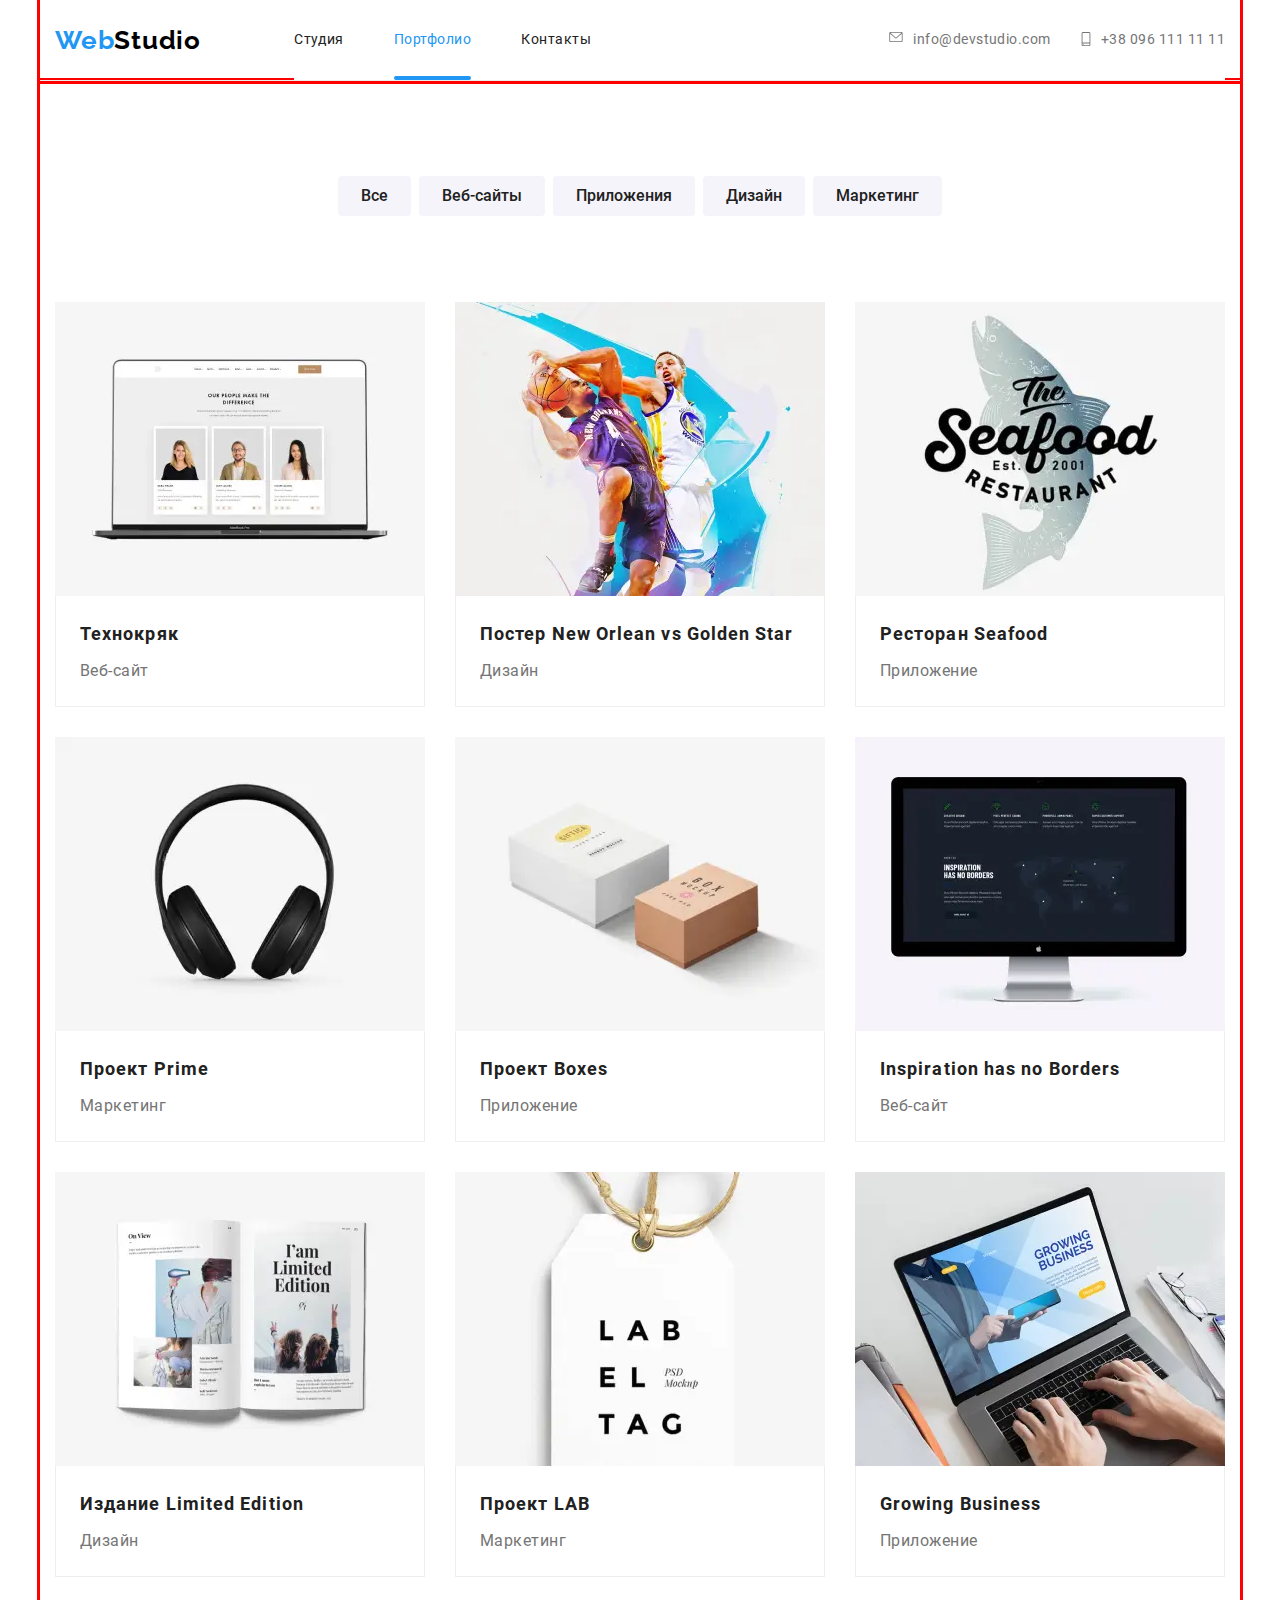
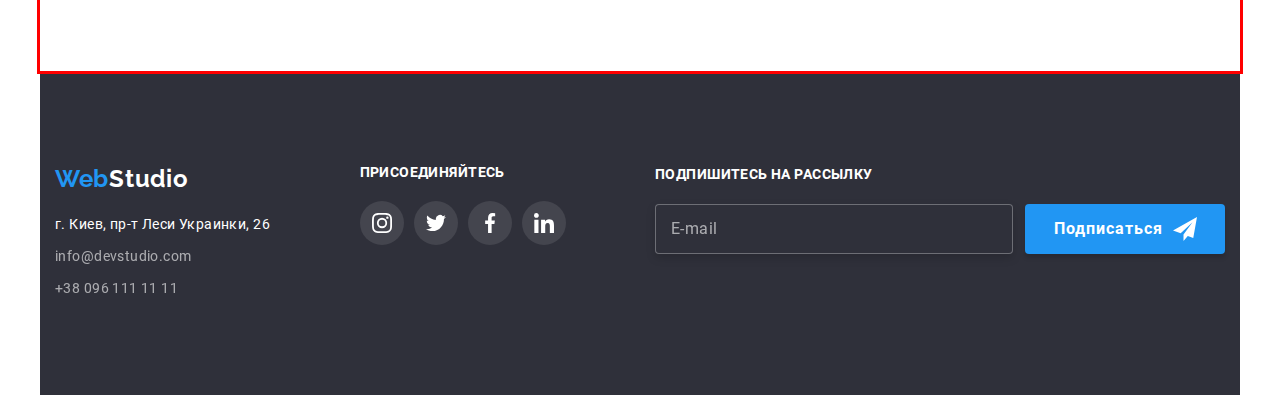
==== commit 4e40ed5d: "header" ====
--- a/portfolio.html
+++ b/portfolio.html
@@ -9,7 +9,8 @@
 <body>
     <!-- Шапка сайта -->
     <header>
-        <nav class="main-nav">
+        <div class="container">
+            <nav class="main-nav">
             <a href="/" class="logo"><span>Web</span>Studio</a>
             <div class="menu-container" id="menu-container" data-menu>
                 <div class="navigation">
@@ -46,7 +47,8 @@
                     <use class="icon-menu" href="./images/sprite.svg#icon-menu"></use>
                 </svg>
             </button>
-        </nav>
+            </nav>
+        </div>
         </header>
     <main>
      <!--Наши проекты -->
--- a/css/portfolio.min.css
+++ b/css/portfolio.min.css
@@ -1,3 +1,3 @@
 /*! modern-normalize v1.0.0 | MIT License | https://github.com/sindresorhus/modern-normalize */*,*::before,*::after{-webkit-box-sizing:border-box;box-sizing:border-box}:root{-moz-tab-size:4;-o-tab-size:4;tab-size:4}html{line-height:1.15;-webkit-text-size-adjust:100%}body{margin:0}body{font-family:system-ui,-apple-system,"Segoe UI",Roboto,Helvetica,Arial,sans-serif,"Apple Color Emoji","Segoe UI Emoji"}hr{height:0;color:inherit}abbr[title]{-webkit-text-decoration:underline dotted;text-decoration:underline dotted}b,strong{font-weight:bolder}code,kbd,samp,pre{font-family:ui-monospace, SFMono-Regular, Consolas, "Liberation Mono", Menlo,- monospace;font-size:1em}small{font-size:80%}sub,sup{font-size:75%;line-height:0;position:relative;vertical-align:baseline}sub{bottom:-0.25em}sup{top:-0.5em}table{text-indent:0;border-color:inherit}button,input,optgroup,select,textarea{font-family:inherit;font-size:100%;line-height:1.15;margin:0}button,select{text-transform:none}button,[type="button"],[type="reset"],[type="submit"]{-webkit-appearance:button}::-moz-focus-inner{border-style:none;padding:0}:-moz-focusring{outline:1px dotted ButtonText}:-moz-ui-invalid{box-shadow:none}legend{padding:0}progress{vertical-align:baseline}::-webkit-inner-spin-button,::-webkit-outer-spin-button{height:auto}[type="search"]{-webkit-appearance:textfield;outline-offset:-2px}::-webkit-search-decoration{-webkit-appearance:none}::-webkit-file-upload-button{-webkit-appearance:button;font:inherit}summary{display:list-item}html{-webkit-box-sizing:border-box;box-sizing:border-box}*,*::before,*::after{-webkit-box-sizing:inherit;box-sizing:inherit}body{color:#757575;background-color:#fff;font-family:Roboto, sans-serif;font-style:400;font-weight:400;letter-spacing:0.03em;margin:0}body.modal-open{overflow:hidden}ul{list-style:none;padding:0;margin:0}a{text-decoration:none}h1,h2,h3,h4,h5,h6,p{margin-top:0;margin-bottom:0}img{display:block;max-width:100%;height:auto;margin-left:auto;margin-right:auto}.section-title{margin-bottom:30px;font-family:Roboto;font-style:normal;font-weight:700;font-size:28px;line-height:1.18;text-align:center;letter-spacing:0.03em;color:#212121}@media screen and (min-width: 1200px){.section-title{margin-bottom:50px;font-size:36px;line-height:1.17}}.container{padding-right:15px;padding-left:15px;margin-right:auto;margin-left:auto;outline:3px solid red}@media screen and (min-width: 480px){.container{width:480px;padding-top:60px;padding-bottom:60px}}@media screen and (min-width: 768px){.container{width:768px}}@media screen and (min-width: 1200px){.container{width:1200px;padding-top:94px;padding-bottom:94px}}@font-face{font-family:"Roboto";font-style:normal;font-weight:400;src:url("../fonts/roboto-v20-latin_cyrillic-regular.eot");src:local(""),url("../fonts/roboto-v20-latin_cyrillic-regular.eot?#iefix") format("embedded-opentype"),url("../fonts/roboto-v20-latin_cyrillic-regular.woff2") format("woff2"),url("../fonts/roboto-v20-latin_cyrillic-regular.woff") format("woff"),url("../fonts/roboto-v20-latin_cyrillic-regular.ttf") format("truetype"),url("../fonts/roboto-v20-latin_cyrillic-regular.svg#Roboto") format("svg")}@font-face{font-family:"Roboto";font-style:normal;font-weight:500;src:url("../fonts/roboto-v20-latin_cyrillic-500.eot");src:local(""),url("../fonts/roboto-v20-latin_cyrillic-500.eot?#iefix") format("embedded-opentype"),url("../fonts/roboto-v20-latin_cyrillic-500.woff2") format("woff2"),url("../fonts/roboto-v20-latin_cyrillic-500.woff") format("woff"),url("../fonts/roboto-v20-latin_cyrillic-500.ttf") format("truetype"),url("../fonts/roboto-v20-latin_cyrillic-500.svg#Roboto") format("svg")}@font-face{font-family:"Roboto";font-style:normal;font-weight:700;src:url("../fonts/roboto-v20-latin_cyrillic-700.eot");src:local(""),url("../fonts/roboto-v20-latin_cyrillic-700.eot?#iefix") format("embedded-opentype"),url("../fonts/roboto-v20-latin_cyrillic-700.woff2") format("woff2"),url("../fonts/roboto-v20-latin_cyrillic-700.woff") format("woff"),url("../fonts/roboto-v20-latin_cyrillic-700.ttf") format("truetype"),url("../fonts/roboto-v20-latin_cyrillic-700.svg#Roboto") format("svg")}@font-face{font-family:"Roboto";font-style:normal;font-weight:400;src:url("../fonts/roboto-v20-latin_cyrillic-regular.eot");src:local(""),url("../fonts/roboto-v20-latin_cyrillic-regular.eot?#iefix") format("embedded-opentype"),url("../fonts/roboto-v20-latin_cyrillic-regular.woff2") format("woff2"),url("../fonts/roboto-v20-latin_cyrillic-regular.woff") format("woff"),url("../fonts/roboto-v20-latin_cyrillic-regular.ttf") format("truetype"),url("../fonts/roboto-v20-latin_cyrillic-regular.svg#Roboto") format("svg")}@font-face{font-family:"Roboto";font-style:normal;font-weight:900;src:url("../fonts/roboto-v20-latin_cyrillic-900.eot");src:local(""),url("../fonts/roboto-v20-latin_cyrillic-900.eot?#iefix") format("embedded-opentype"),url("../fonts/roboto-v20-latin_cyrillic-900.woff2") format("woff2"),url("../fonts/roboto-v20-latin_cyrillic-900.woff") format("woff"),url("../fonts/roboto-v20-latin_cyrillic-900.ttf") format("truetype"),url("../fonts/roboto-v20-latin_cyrillic-900.svg#Roboto") format("svg")}@font-face{font-family:"Raleway";font-style:normal;font-weight:400;src:url("../fonts/raleway-v18-latin_cyrillic-regular.eot");src:local(""),url("../fonts/raleway-v18-latin_cyrillic-regular.eot?#iefix") format("embedded-opentype"),url("../fonts/raleway-v18-latin_cyrillic-regular.woff2") format("woff2"),url("../fonts/raleway-v18-latin_cyrillic-regular.woff") format("woff"),url("../fonts/raleway-v18-latin_cyrillic-regular.ttf") format("truetype"),url("../fonts/raleway-v18-latin_cyrillic-regular.svg#Raleway") format("svg")}@font-face{font-family:"Raleway";font-style:normal;font-weight:700;src:url("../fonts/raleway-v18-latin_cyrillic-700.eot");src:local(""),url("../fonts/raleway-v18-latin_cyrillic-700.eot?#iefix") format("embedded-opentype"),url("../fonts/raleway-v18-latin_cyrillic-700.woff2") format("woff2"),url("../fonts/raleway-v18-latin_cyrillic-700.woff") format("woff"),url("../fonts/raleway-v18-latin_cyrillic-700.ttf") format("truetype"),url("../fonts/raleway-v18-latin_cyrillic-700.svg#Raleway") format("svg")}header{position:relative;padding-right:15px;padding-left:15px;margin-right:auto;margin-left:auto}.logo{color:#000;font-family:Raleway, sans-serif;font-weight:700;font-size:24px;line-height:1.17;letter-spacing:0.03em}@media screen and (max-width: 767px){.logo{padding-bottom:16px;padding-top:16px}}@media screen and (min-width: 768px){.logo{margin-right:88px}}@media screen and (min-width: 1200px){.logo{margin-right:93px;font-size:26px;line-height:1.19}}.logo span{color:#2196f3}.main-nav{display:-webkit-box;display:-ms-flexbox;display:flex;-webkit-box-align:center;-ms-flex-align:center;align-items:center;-webkit-box-pack:justify;-ms-flex-pack:justify;justify-content:space-between}.site-nav{color:#212121}@media screen and (max-width: 767px){.site-nav{margin-bottom:60px}}@media screen and (min-width: 768px){.site-nav{display:-webkit-box;display:-ms-flexbox;display:flex}}.site-nav .link{color:#212121}@media screen and (max-width: 767px){.site-nav .link{font-family:Roboto;font-style:normal;font-weight:500;font-size:18px;line-height:1.17;letter-spacing:0.02em}}@media screen and (min-width: 768px){.site-nav .link{display:block;-webkit-box-align:baseline;-ms-flex-align:baseline;align-items:baseline;padding-top:32px;padding-bottom:32px;font-size:14px;line-height:1.14}}.site-nav .link:hover,.site-nav .link:focus{color:#2196f3;-webkit-transition:color 250ms cubic-bezier(0.4, 0, 0.2, 1);transition:color 250ms cubic-bezier(0.4, 0, 0.2, 1)}@media screen and (max-width: 767px){.site-nav .item:not(:last-child){margin-bottom:40px}}@media screen and (min-width: 768px){.site-nav .item:not(:last-child){margin-right:50px}}.site-nav .link.current{position:relative;color:#2196f3}.site-nav .current::after{content:"";position:absolute;left:0;margin-top:8px;display:block;width:100%;height:4px;background-color:#2196f3;border-radius:2px}@media screen and (min-width: 768px){.site-nav .current::after{bottom:0;margin-top:0}}.auth-nav{margin-left:auto;-webkit-box-align:center;-ms-flex-align:center;align-items:center}@media screen and (min-width: 768px){.auth-nav{padding-top:21px;padding-bottom:21px}}@media screen and (min-width: 1200px){.auth-nav{display:-webkit-box;display:-ms-flexbox;display:flex;padding-top:0;padding-bottom:0}}.auth-nav .link{color:#757575}@media screen and (max-width: 767px){.auth-nav .link{font-family:Roboto;font-style:normal;font-weight:500;font-size:18px;line-height:1.17;letter-spacing:0.02em;-webkit-box-align:baseline;-ms-flex-align:baseline;align-items:baseline}}@media screen and (min-width: 768px){.auth-nav .link{font-size:12px}}@media screen and (min-width: 1200px){.auth-nav .link{display:-webkit-box;display:-ms-flexbox;display:flex;-webkit-box-pack:center;-ms-flex-pack:center;justify-content:center;-ms-flex-line-pack:center;align-content:center;padding-top:32px;padding-bottom:32px;font-size:14px;line-height:1.14}}.auth-nav .link:hover,.auth-nav .link:focus{color:#2196f3;fill:#2196f3;-webkit-transition:color 250ms cubic-bezier(0.4, 0, 0.2, 1),fill 250ms cubic-bezier(0.4, 0, 0.2, 1);transition:color 250ms cubic-bezier(0.4, 0, 0.2, 1),fill 250ms cubic-bezier(0.4, 0, 0.2, 1)}.auth-nav .link:hover .envelope,.auth-nav .link:focus .envelope,.auth-nav .link:hover .smartphone,.auth-nav .link:focus .smartphone{color:#2196f3;fill:#2196f3;-webkit-transition:color 250ms cubic-bezier(0.4, 0, 0.2, 1),fill 250ms cubic-bezier(0.4, 0, 0.2, 1);transition:color 250ms cubic-bezier(0.4, 0, 0.2, 1),fill 250ms cubic-bezier(0.4, 0, 0.2, 1)}.envelope,.smartphone{margin-right:10px;fill:#757575}@media screen and (max-width: 767px){.item-mail{margin-bottom:16px}}@media screen and (min-width: 1200px){.item-mail{margin-right:30px}}@media screen and (min-width: 768px){.envelope{width:14px;height:10px}.smartphone{width:10px;height:14px}}.projects-container{border-top:1px solid #ececec}.buttons{margin-bottom:40px;display:-webkit-box;display:-ms-flexbox;display:flex;-ms-flex-wrap:wrap;flex-wrap:wrap}@media screen and (min-width: 768px){.buttons{display:-webkit-box;display:-ms-flexbox;display:flex;-webkit-box-pack:center;-ms-flex-pack:center;justify-content:center;margin-bottom:56px}}.btn{display:inline-block;padding:6px 22px;min-width:73px;border-radius:4px;cursor:pointer;color:#212121;background-color:#f5f4fa;font-weight:500;font-family:Roboto, sans-serif;font-size:16px;line-height:1.63;text-align:center;border:1px solid transparent}.btn:hover,.btn:focus{color:#fff;background-color:#2196f3;-webkit-box-shadow:0px 3px 1px rgba(0,0,0,0.1),0px 1px 2px rgba(0,0,0,0.08),0px 2px 2px rgba(0,0,0,0.12);box-shadow:0px 3px 1px rgba(0,0,0,0.1),0px 1px 2px rgba(0,0,0,0.08),0px 2px 2px rgba(0,0,0,0.12);-webkit-transition:color 250ms cubic-bezier(0.4, 0, 0.2, 1),background-color 250ms cubic-bezier(0.4, 0, 0.2, 1),-webkit-box-shadow 250ms cubic-bezier(0.4, 0, 0.2, 1);transition:color 250ms cubic-bezier(0.4, 0, 0.2, 1),background-color 250ms cubic-bezier(0.4, 0, 0.2, 1),-webkit-box-shadow 250ms cubic-bezier(0.4, 0, 0.2, 1);transition:color 250ms cubic-bezier(0.4, 0, 0.2, 1),background-color 250ms cubic-bezier(0.4, 0, 0.2, 1),box-shadow 250ms cubic-bezier(0.4, 0, 0.2, 1);transition:color 250ms cubic-bezier(0.4, 0, 0.2, 1),background-color 250ms cubic-bezier(0.4, 0, 0.2, 1),box-shadow 250ms cubic-bezier(0.4, 0, 0.2, 1),-webkit-box-shadow 250ms cubic-bezier(0.4, 0, 0.2, 1)}.buttons li{margin-bottom:30px}.buttons li:nth-child(n+4){margin-bottom:0}.buttons li:not(:last-child){margin-right:8px}.projects{display:block}@media screen and (min-width: 768px){.projects{display:-webkit-box;display:-ms-flexbox;display:flex;-ms-flex-wrap:wrap;flex-wrap:wrap}}@media screen and (min-width: 1200px){.projects{margin:-15px}}.project-card{margin-bottom:30px;width:450px}.project-card:last-child{margin-bottom:0}@media screen and (min-width: 768px) and (max-width: 1199px){.project-card{width:354px;margin-right:30px}.project-card:nth-child(2n){margin-right:0}.project-card:last-child{margin-bottom:0}}@media screen and (min-width: 1200px){.project-card{width:370px;margin:15px}}.project-info{border-right:1px solid #eee;border-bottom:1px solid #eee;border-left:1px solid #eee}.project-overlay{display:-webkit-box;display:-ms-flexbox;display:flex;position:absolute;top:0;left:0;width:100%;height:100%;background-color:#2196f3;opacity:0;-webkit-transform:translateY(100%);transform:translateY(100%);-webkit-transition:opacity 250ms cubic-bezier(0.4, 0, 0.2, 1),-webkit-transform 250ms cubic-bezier(0.4, 0, 0.2, 1);transition:opacity 250ms cubic-bezier(0.4, 0, 0.2, 1),-webkit-transform 250ms cubic-bezier(0.4, 0, 0.2, 1);transition:transform 250ms cubic-bezier(0.4, 0, 0.2, 1),opacity 250ms cubic-bezier(0.4, 0, 0.2, 1);transition:transform 250ms cubic-bezier(0.4, 0, 0.2, 1),opacity 250ms cubic-bezier(0.4, 0, 0.2, 1),-webkit-transform 250ms cubic-bezier(0.4, 0, 0.2, 1)}.description-text{position:absolute;display:-webkit-box;display:-ms-flexbox;display:flex;padding:63px 24px;opacity:0;-webkit-transition:opacity 250ms cubic-bezier(0.4, 0, 0.2, 1) 250ms;transition:opacity 250ms cubic-bezier(0.4, 0, 0.2, 1) 250ms;font-size:18px;line-height:1.56;letter-spacing:0.03em;color:#fff}.project-link{display:block;width:100%}.project-link:hover,.project-link:focus{-webkit-box-shadow:0px 1px 1px rgba(0,0,0,0.12),0px 4px 4px rgba(0,0,0,0.06),1px 4px 6px rgba(0,0,0,0.16);box-shadow:0px 1px 1px rgba(0,0,0,0.12),0px 4px 4px rgba(0,0,0,0.06),1px 4px 6px rgba(0,0,0,0.16);-webkit-transition:-webkit-box-shadow 250ms cubic-bezier(0.4, 0, 0.2, 1);transition:-webkit-box-shadow 250ms cubic-bezier(0.4, 0, 0.2, 1);transition:box-shadow 250ms cubic-bezier(0.4, 0, 0.2, 1);transition:box-shadow 250ms cubic-bezier(0.4, 0, 0.2, 1), -webkit-box-shadow 250ms cubic-bezier(0.4, 0, 0.2, 1)}.project-link:hover .project-overlay,.project-link:focus .project-overlay{-webkit-transform:translateY(0);transform:translateY(0);opacity:1}.project-link:hover .description-text,.project-link:focus .description-text{opacity:1}.project-thumb{position:relative;overflow:hidden;display:-webkit-box;display:-ms-flexbox;display:flex}.project-thumb:hover::before,.project-thumb:focus::before{opacity:1}.project-title{padding-top:20px;margin-bottom:4px;margin-left:24px;color:#212121;font-weight:700;font-size:18px;line-height:2;letter-spacing:0.06em}.project-text{margin-left:24px;padding-bottom:20px;color:#757575;font-size:16px;line-height:1.88}.footer{background-color:#2f303a;max-width:1600px;padding-right:15px;padding-left:15px;margin-left:auto;margin-right:auto;padding-top:60px;padding-bottom:60px;text-align:center}@media screen and (min-width: 768px){.footer{display:-webkit-box;display:-ms-flexbox;display:flex;-ms-flex-wrap:wrap;flex-wrap:wrap;-ms-flex-pack:distribute;justify-content:space-around}}@media screen and (min-width: 1200px){.footer{padding-top:94px;padding-bottom:94px;display:-webkit-box;display:-ms-flexbox;display:flex;-webkit-box-pack:justify;-ms-flex-pack:justify;justify-content:space-between;text-align:start}}@media screen and (max-width: 1199px){.footer-content{margin-bottom:60px}}.footer-logo{font-family:Raleway;font-style:normal;font-weight:700;font-size:24px;line-height:1.17;text-align:center;letter-spacing:0.03em}.footer-content a{color:#fff;margin-right:0}.footer span{color:#2196f3}.contacte{margin-top:20px}.contacte-item{max-width:100%}.contacte-item:not(:last-child){margin-bottom:8px}.address-link{font-family:Roboto;font-style:normal;font-weight:normal;font-size:14px;line-height:1.71;text-align:center;letter-spacing:0.03em}.footer-link{opacity:0.6;font-family:Roboto;font-style:normal;font-weight:normal;font-size:14px;line-height:1.71;text-align:center;letter-spacing:0.03em}@media screen and (max-width: 1199px){.resources{margin-bottom:60px}}.resources-title{font-size:14px;line-height:1.14;font-weight:bold;letter-spacing:0.03em;text-transform:uppercase;color:#fff;margin-bottom:20px}.resources-list{display:-webkit-inline-box;display:-ms-inline-flexbox;display:inline-flex}.resources-item{display:-webkit-box;display:-ms-flexbox;display:flex;width:44px;height:44px}.resources-link{display:-webkit-box;display:-ms-flexbox;display:flex;width:100%;height:100%;border:1px solid transparent;border-radius:50%;background:rgba(255,255,255,0.1);-webkit-box-align:center;-ms-flex-align:center;align-items:center;-webkit-box-pack:center;-ms-flex-pack:center;justify-content:center}.resources-link:hover,.resources-link:focus{background:#2196f3;-webkit-transition:background 250ms cubic-bezier(0.4, 0, 0.2, 1);transition:background 250ms cubic-bezier(0.4, 0, 0.2, 1)}.resources-item:not(:last-child){margin-right:10px}.resources-link svg{margin:0;fill:#fff}.subscription{display:block}.subscription-text{font-family:Roboto;font-style:normal;font-weight:bold;font-size:14px;line-height:1.14;letter-spacing:0.03em;text-transform:uppercase;color:#fff}.subscription-btns{margin-top:20px}@media screen and (min-width: 1200px){.subscription-btns{display:-webkit-box;display:-ms-flexbox;display:flex;-webkit-box-align:center;-ms-flex-align:center;align-items:center;-webkit-box-pack:center;-ms-flex-pack:center;justify-content:center}}.subscription input{padding:15px;font-size:16px;line-height:1.25;width:450px;color:#fff;font-weight:400;background-color:#2f303a;border:1px solid rgba(255,255,255,0.3);-webkit-filter:drop-shadow(0px 4px 4px rgba(0,0,0,0.15));filter:drop-shadow(0px 4px 4px rgba(0,0,0,0.15));border-radius:4px}@media screen and (min-width: 1200px){.subscription input{width:358px;height:50px;margin-right:12px}}.subscription input::-webkit-input-placeholder{display:-webkit-box;display:flex;-webkit-box-align:center;align-items:center;color:rgba(255,255,255,0.6);align-items:center;font-weight:400;font-size:16px;line-height:1.25;letter-spacing:0.03em}.subscription input:-ms-input-placeholder{display:-ms-flexbox;display:flex;-ms-flex-align:center;align-items:center;color:rgba(255,255,255,0.6);align-items:center;font-weight:400;font-size:16px;line-height:1.25;letter-spacing:0.03em}.subscription input::-ms-input-placeholder{display:-ms-flexbox;display:flex;-ms-flex-align:center;align-items:center;color:rgba(255,255,255,0.6);align-items:center;font-weight:400;font-size:16px;line-height:1.25;letter-spacing:0.03em}.subscription input::placeholder{display:-webkit-box;display:-ms-flexbox;display:flex;-webkit-box-align:center;-ms-flex-align:center;align-items:center;color:rgba(255,255,255,0.6);align-items:center;font-weight:400;font-size:16px;line-height:1.25;letter-spacing:0.03em}.subscription input:not(:placeholder-shown)+.subscription input{color:#fff;background-color:#2f303a}.subscription button{position:relative;width:200px;padding:10px 10px 10px 29px;margin-top:20px;margin-right:auto;margin-left:auto;background-color:#2196f3;-webkit-box-shadow:0px 4px 4px rgba(0,0,0,0.15);box-shadow:0px 4px 4px rgba(0,0,0,0.15);border-radius:4px;border:none;font-weight:bold;font-size:16px;line-height:1.87;display:-webkit-box;display:-ms-flexbox;display:flex;-webkit-box-align:center;-ms-flex-align:center;align-items:center;text-align:center;letter-spacing:0.06em;color:#fff;cursor:pointer}@media screen and (min-width: 1200px){.subscription button{margin-top:0}}.send{height:24px;width:24px;margin-left:10px}.menu-button{display:-webkit-inline-box;display:-ms-inline-flexbox;display:inline-flex;margin:0;padding:0;border:none;background-color:transparent}@media screen and (min-width: 768px){.menu-button{display:none}}.menu-button .icon-cross{display:none}.menu-button.is-open .icon-cross{display:block}.menu-button.is-open .icon-menu{display:none}.menu-container{background-color:#fff;padding-top:60px;padding-bottom:60px;font-size:20px}@media screen and (max-width: 767px){.menu-container{display:none;position:absolute;top:100%;left:0;width:100%;border-top:1px solid #ececec;text-align:center}.menu-container.is-open{display:block}}@media screen and (min-width: 768px){.menu-container{display:-webkit-box;display:-ms-flexbox;display:flex;-webkit-box-pack:justify;-ms-flex-pack:justify;justify-content:space-between;-webkit-box-flex:1;-ms-flex-positive:1;flex-grow:1;padding:0}}
+ monospace;font-size:1em}small{font-size:80%}sub,sup{font-size:75%;line-height:0;position:relative;vertical-align:baseline}sub{bottom:-0.25em}sup{top:-0.5em}table{text-indent:0;border-color:inherit}button,input,optgroup,select,textarea{font-family:inherit;font-size:100%;line-height:1.15;margin:0}button,select{text-transform:none}button,[type="button"],[type="reset"],[type="submit"]{-webkit-appearance:button}::-moz-focus-inner{border-style:none;padding:0}:-moz-focusring{outline:1px dotted ButtonText}:-moz-ui-invalid{box-shadow:none}legend{padding:0}progress{vertical-align:baseline}::-webkit-inner-spin-button,::-webkit-outer-spin-button{height:auto}[type="search"]{-webkit-appearance:textfield;outline-offset:-2px}::-webkit-search-decoration{-webkit-appearance:none}::-webkit-file-upload-button{-webkit-appearance:button;font:inherit}summary{display:list-item}html{-webkit-box-sizing:border-box;box-sizing:border-box}*,*::before,*::after{-webkit-box-sizing:inherit;box-sizing:inherit}body{color:#757575;background-color:#fff;font-family:Roboto, sans-serif;font-style:400;font-weight:400;letter-spacing:0.03em;margin:0}body.modal-open{overflow:hidden}ul{list-style:none;padding:0;margin:0}a{text-decoration:none}h1,h2,h3,h4,h5,h6,p{margin-top:0;margin-bottom:0}img{display:block;max-width:100%;height:auto;margin-left:auto;margin-right:auto}.section-title{margin-bottom:30px;font-family:Roboto;font-style:normal;font-weight:700;font-size:28px;line-height:1.18;text-align:center;letter-spacing:0.03em;color:#212121}@media screen and (min-width: 1200px){.section-title{margin-bottom:50px;font-size:36px;line-height:1.17}}.container{padding-right:15px;padding-left:15px;margin-right:auto;margin-left:auto;outline:3px solid red}@media screen and (min-width: 480px){.container{width:480px;padding-top:60px;padding-bottom:60px}}@media screen and (min-width: 768px){.container{width:768px}}@media screen and (min-width: 1200px){.container{width:1200px;padding-top:94px;padding-bottom:94px}}@font-face{font-family:"Roboto";font-style:normal;font-weight:400;src:url("../fonts/roboto-v20-latin_cyrillic-regular.eot");src:local(""),url("../fonts/roboto-v20-latin_cyrillic-regular.eot?#iefix") format("embedded-opentype"),url("../fonts/roboto-v20-latin_cyrillic-regular.woff2") format("woff2"),url("../fonts/roboto-v20-latin_cyrillic-regular.woff") format("woff"),url("../fonts/roboto-v20-latin_cyrillic-regular.ttf") format("truetype"),url("../fonts/roboto-v20-latin_cyrillic-regular.svg#Roboto") format("svg")}@font-face{font-family:"Roboto";font-style:normal;font-weight:500;src:url("../fonts/roboto-v20-latin_cyrillic-500.eot");src:local(""),url("../fonts/roboto-v20-latin_cyrillic-500.eot?#iefix") format("embedded-opentype"),url("../fonts/roboto-v20-latin_cyrillic-500.woff2") format("woff2"),url("../fonts/roboto-v20-latin_cyrillic-500.woff") format("woff"),url("../fonts/roboto-v20-latin_cyrillic-500.ttf") format("truetype"),url("../fonts/roboto-v20-latin_cyrillic-500.svg#Roboto") format("svg")}@font-face{font-family:"Roboto";font-style:normal;font-weight:700;src:url("../fonts/roboto-v20-latin_cyrillic-700.eot");src:local(""),url("../fonts/roboto-v20-latin_cyrillic-700.eot?#iefix") format("embedded-opentype"),url("../fonts/roboto-v20-latin_cyrillic-700.woff2") format("woff2"),url("../fonts/roboto-v20-latin_cyrillic-700.woff") format("woff"),url("../fonts/roboto-v20-latin_cyrillic-700.ttf") format("truetype"),url("../fonts/roboto-v20-latin_cyrillic-700.svg#Roboto") format("svg")}@font-face{font-family:"Roboto";font-style:normal;font-weight:400;src:url("../fonts/roboto-v20-latin_cyrillic-regular.eot");src:local(""),url("../fonts/roboto-v20-latin_cyrillic-regular.eot?#iefix") format("embedded-opentype"),url("../fonts/roboto-v20-latin_cyrillic-regular.woff2") format("woff2"),url("../fonts/roboto-v20-latin_cyrillic-regular.woff") format("woff"),url("../fonts/roboto-v20-latin_cyrillic-regular.ttf") format("truetype"),url("../fonts/roboto-v20-latin_cyrillic-regular.svg#Roboto") format("svg")}@font-face{font-family:"Roboto";font-style:normal;font-weight:900;src:url("../fonts/roboto-v20-latin_cyrillic-900.eot");src:local(""),url("../fonts/roboto-v20-latin_cyrillic-900.eot?#iefix") format("embedded-opentype"),url("../fonts/roboto-v20-latin_cyrillic-900.woff2") format("woff2"),url("../fonts/roboto-v20-latin_cyrillic-900.woff") format("woff"),url("../fonts/roboto-v20-latin_cyrillic-900.ttf") format("truetype"),url("../fonts/roboto-v20-latin_cyrillic-900.svg#Roboto") format("svg")}@font-face{font-family:"Raleway";font-style:normal;font-weight:400;src:url("../fonts/raleway-v18-latin_cyrillic-regular.eot");src:local(""),url("../fonts/raleway-v18-latin_cyrillic-regular.eot?#iefix") format("embedded-opentype"),url("../fonts/raleway-v18-latin_cyrillic-regular.woff2") format("woff2"),url("../fonts/raleway-v18-latin_cyrillic-regular.woff") format("woff"),url("../fonts/raleway-v18-latin_cyrillic-regular.ttf") format("truetype"),url("../fonts/raleway-v18-latin_cyrillic-regular.svg#Raleway") format("svg")}@font-face{font-family:"Raleway";font-style:normal;font-weight:700;src:url("../fonts/raleway-v18-latin_cyrillic-700.eot");src:local(""),url("../fonts/raleway-v18-latin_cyrillic-700.eot?#iefix") format("embedded-opentype"),url("../fonts/raleway-v18-latin_cyrillic-700.woff2") format("woff2"),url("../fonts/raleway-v18-latin_cyrillic-700.woff") format("woff"),url("../fonts/raleway-v18-latin_cyrillic-700.ttf") format("truetype"),url("../fonts/raleway-v18-latin_cyrillic-700.svg#Raleway") format("svg")}header .container{position:relative;padding-top:0;padding-bottom:0;border-bottom:1px solid #ececec;z-index:999}@media screen and (max-width: 767px){header .container{width:100%}}.logo{color:#000;font-family:Raleway, sans-serif;font-weight:700;font-size:24px;line-height:1.17;letter-spacing:0.03em}@media screen and (max-width: 767px){.logo{padding-bottom:16px;padding-top:16px}}@media screen and (min-width: 768px){.logo{margin-right:88px}}@media screen and (min-width: 1200px){.logo{margin-right:93px;font-size:26px;line-height:1.19}}.logo span{color:#2196f3}.main-nav{display:-webkit-box;display:-ms-flexbox;display:flex;-webkit-box-align:center;-ms-flex-align:center;align-items:center;-webkit-box-pack:justify;-ms-flex-pack:justify;justify-content:space-between}.site-nav{color:#212121}@media screen and (max-width: 767px){.site-nav{margin-bottom:60px}}@media screen and (min-width: 768px){.site-nav{display:-webkit-box;display:-ms-flexbox;display:flex}}.site-nav .link{color:#212121}@media screen and (max-width: 767px){.site-nav .link{font-family:Roboto;font-style:normal;font-weight:500;font-size:18px;line-height:1.17;letter-spacing:0.02em}}@media screen and (min-width: 768px){.site-nav .link{display:block;-webkit-box-align:baseline;-ms-flex-align:baseline;align-items:baseline;padding-top:32px;padding-bottom:32px;font-size:14px;line-height:1.14}}.site-nav .link:hover,.site-nav .link:focus{color:#2196f3;-webkit-transition:color 250ms cubic-bezier(0.4, 0, 0.2, 1);transition:color 250ms cubic-bezier(0.4, 0, 0.2, 1)}@media screen and (max-width: 767px){.site-nav .item:not(:last-child){margin-bottom:40px}}@media screen and (min-width: 768px){.site-nav .item:not(:last-child){margin-right:50px}}.site-nav .link.current{position:relative;color:#2196f3}.site-nav .current::after{content:"";position:absolute;left:0;margin-top:8px;display:block;width:100%;height:4px;background-color:#2196f3;border-radius:2px}@media screen and (min-width: 768px){.site-nav .current::after{bottom:0;margin-top:0}}.auth-nav{margin-left:auto;-webkit-box-align:center;-ms-flex-align:center;align-items:center}@media screen and (min-width: 768px){.auth-nav{padding-top:21px;padding-bottom:21px}}@media screen and (min-width: 1200px){.auth-nav{display:-webkit-box;display:-ms-flexbox;display:flex;padding-top:0;padding-bottom:0}}.auth-nav .link{color:#757575}@media screen and (max-width: 767px){.auth-nav .link{font-family:Roboto;font-style:normal;font-weight:500;font-size:18px;line-height:1.17;letter-spacing:0.02em;-webkit-box-align:baseline;-ms-flex-align:baseline;align-items:baseline}}@media screen and (min-width: 768px){.auth-nav .link{font-size:12px}}@media screen and (min-width: 1200px){.auth-nav .link{display:-webkit-box;display:-ms-flexbox;display:flex;-webkit-box-pack:center;-ms-flex-pack:center;justify-content:center;-ms-flex-line-pack:center;align-content:center;padding-top:32px;padding-bottom:32px;font-size:14px;line-height:1.14}}.auth-nav .link:hover,.auth-nav .link:focus{color:#2196f3;fill:#2196f3;-webkit-transition:color 250ms cubic-bezier(0.4, 0, 0.2, 1),fill 250ms cubic-bezier(0.4, 0, 0.2, 1);transition:color 250ms cubic-bezier(0.4, 0, 0.2, 1),fill 250ms cubic-bezier(0.4, 0, 0.2, 1)}.auth-nav .link:hover .envelope,.auth-nav .link:focus .envelope,.auth-nav .link:hover .smartphone,.auth-nav .link:focus .smartphone{color:#2196f3;fill:#2196f3;-webkit-transition:color 250ms cubic-bezier(0.4, 0, 0.2, 1),fill 250ms cubic-bezier(0.4, 0, 0.2, 1);transition:color 250ms cubic-bezier(0.4, 0, 0.2, 1),fill 250ms cubic-bezier(0.4, 0, 0.2, 1)}.envelope,.smartphone{margin-right:10px;fill:#757575}@media screen and (max-width: 767px){.item-mail{margin-bottom:16px}}@media screen and (min-width: 1200px){.item-mail{margin-right:30px}}@media screen and (min-width: 768px){.envelope{width:14px;height:10px}.smartphone{width:10px;height:14px}}.projects-container{border-top:1px solid #ececec}.buttons{margin-bottom:40px;display:-webkit-box;display:-ms-flexbox;display:flex;-ms-flex-wrap:wrap;flex-wrap:wrap}@media screen and (min-width: 768px){.buttons{display:-webkit-box;display:-ms-flexbox;display:flex;-webkit-box-pack:center;-ms-flex-pack:center;justify-content:center;margin-bottom:56px}}.btn{display:inline-block;padding:6px 22px;min-width:73px;border-radius:4px;cursor:pointer;color:#212121;background-color:#f5f4fa;font-weight:500;font-family:Roboto, sans-serif;font-size:16px;line-height:1.63;text-align:center;border:1px solid transparent}.btn:hover,.btn:focus{color:#fff;background-color:#2196f3;-webkit-box-shadow:0px 3px 1px rgba(0,0,0,0.1),0px 1px 2px rgba(0,0,0,0.08),0px 2px 2px rgba(0,0,0,0.12);box-shadow:0px 3px 1px rgba(0,0,0,0.1),0px 1px 2px rgba(0,0,0,0.08),0px 2px 2px rgba(0,0,0,0.12);-webkit-transition:color 250ms cubic-bezier(0.4, 0, 0.2, 1),background-color 250ms cubic-bezier(0.4, 0, 0.2, 1),-webkit-box-shadow 250ms cubic-bezier(0.4, 0, 0.2, 1);transition:color 250ms cubic-bezier(0.4, 0, 0.2, 1),background-color 250ms cubic-bezier(0.4, 0, 0.2, 1),-webkit-box-shadow 250ms cubic-bezier(0.4, 0, 0.2, 1);transition:color 250ms cubic-bezier(0.4, 0, 0.2, 1),background-color 250ms cubic-bezier(0.4, 0, 0.2, 1),box-shadow 250ms cubic-bezier(0.4, 0, 0.2, 1);transition:color 250ms cubic-bezier(0.4, 0, 0.2, 1),background-color 250ms cubic-bezier(0.4, 0, 0.2, 1),box-shadow 250ms cubic-bezier(0.4, 0, 0.2, 1),-webkit-box-shadow 250ms cubic-bezier(0.4, 0, 0.2, 1)}.buttons li{margin-bottom:30px}.buttons li:nth-child(n+4){margin-bottom:0}.buttons li:not(:last-child){margin-right:8px}.projects{display:block}@media screen and (min-width: 768px){.projects{display:-webkit-box;display:-ms-flexbox;display:flex;-ms-flex-wrap:wrap;flex-wrap:wrap}}@media screen and (min-width: 1200px){.projects{margin:-15px}}.project-card{margin-bottom:30px;width:450px}.project-card:last-child{margin-bottom:0}@media screen and (min-width: 768px) and (max-width: 1199px){.project-card{width:354px;margin-right:30px}.project-card:nth-child(2n){margin-right:0}.project-card:last-child{margin-bottom:0}}@media screen and (min-width: 1200px){.project-card{width:370px;margin:15px}}.project-info{border-right:1px solid #eee;border-bottom:1px solid #eee;border-left:1px solid #eee}.project-overlay{display:-webkit-box;display:-ms-flexbox;display:flex;position:absolute;top:0;left:0;width:100%;height:100%;background-color:#2196f3;opacity:0;-webkit-transform:translateY(100%);transform:translateY(100%);-webkit-transition:opacity 250ms cubic-bezier(0.4, 0, 0.2, 1),-webkit-transform 250ms cubic-bezier(0.4, 0, 0.2, 1);transition:opacity 250ms cubic-bezier(0.4, 0, 0.2, 1),-webkit-transform 250ms cubic-bezier(0.4, 0, 0.2, 1);transition:transform 250ms cubic-bezier(0.4, 0, 0.2, 1),opacity 250ms cubic-bezier(0.4, 0, 0.2, 1);transition:transform 250ms cubic-bezier(0.4, 0, 0.2, 1),opacity 250ms cubic-bezier(0.4, 0, 0.2, 1),-webkit-transform 250ms cubic-bezier(0.4, 0, 0.2, 1)}.description-text{position:absolute;display:-webkit-box;display:-ms-flexbox;display:flex;padding:63px 24px;opacity:0;-webkit-transition:opacity 250ms cubic-bezier(0.4, 0, 0.2, 1) 250ms;transition:opacity 250ms cubic-bezier(0.4, 0, 0.2, 1) 250ms;font-size:18px;line-height:1.56;letter-spacing:0.03em;color:#fff}.project-link{display:block;width:100%}.project-link:hover,.project-link:focus{-webkit-box-shadow:0px 1px 1px rgba(0,0,0,0.12),0px 4px 4px rgba(0,0,0,0.06),1px 4px 6px rgba(0,0,0,0.16);box-shadow:0px 1px 1px rgba(0,0,0,0.12),0px 4px 4px rgba(0,0,0,0.06),1px 4px 6px rgba(0,0,0,0.16);-webkit-transition:-webkit-box-shadow 250ms cubic-bezier(0.4, 0, 0.2, 1);transition:-webkit-box-shadow 250ms cubic-bezier(0.4, 0, 0.2, 1);transition:box-shadow 250ms cubic-bezier(0.4, 0, 0.2, 1);transition:box-shadow 250ms cubic-bezier(0.4, 0, 0.2, 1), -webkit-box-shadow 250ms cubic-bezier(0.4, 0, 0.2, 1)}.project-link:hover .project-overlay,.project-link:focus .project-overlay{-webkit-transform:translateY(0);transform:translateY(0);opacity:1}.project-link:hover .description-text,.project-link:focus .description-text{opacity:1}.project-thumb{position:relative;overflow:hidden;display:-webkit-box;display:-ms-flexbox;display:flex}.project-thumb:hover::before,.project-thumb:focus::before{opacity:1}.project-title{padding-top:20px;margin-bottom:4px;margin-left:24px;color:#212121;font-weight:700;font-size:18px;line-height:2;letter-spacing:0.06em}.project-text{margin-left:24px;padding-bottom:20px;color:#757575;font-size:16px;line-height:1.88}.footer{background-color:#2f303a;max-width:1600px;padding-right:15px;padding-left:15px;margin-left:auto;margin-right:auto;padding-top:60px;padding-bottom:60px;text-align:center}@media screen and (min-width: 768px){.footer{width:768px;display:-webkit-box;display:-ms-flexbox;display:flex;-ms-flex-wrap:wrap;flex-wrap:wrap;-ms-flex-pack:distribute;justify-content:space-around}}@media screen and (min-width: 1200px){.footer{width:1200px;padding-top:94px;padding-bottom:94px;display:-webkit-box;display:-ms-flexbox;display:flex;-webkit-box-pack:justify;-ms-flex-pack:justify;justify-content:space-between;text-align:start}}@media screen and (max-width: 1199px){.footer-content{margin-bottom:60px}}.footer-logo{font-family:Raleway;font-style:normal;font-weight:700;font-size:24px;line-height:1.17;text-align:center;letter-spacing:0.03em}.footer-content a{color:#fff;margin-right:0}.footer span{color:#2196f3}.contacte{margin-top:20px}.contacte-item{max-width:100%}.contacte-item:not(:last-child){margin-bottom:8px}.address-link{font-family:Roboto;font-style:normal;font-weight:normal;font-size:14px;line-height:1.71;text-align:center;letter-spacing:0.03em}.footer-link{opacity:0.6;font-family:Roboto;font-style:normal;font-weight:normal;font-size:14px;line-height:1.71;text-align:center;letter-spacing:0.03em}@media screen and (max-width: 1199px){.resources{margin-bottom:60px}}.resources-title{font-size:14px;line-height:1.14;font-weight:bold;letter-spacing:0.03em;text-transform:uppercase;color:#fff;margin-bottom:20px}.resources-list{display:-webkit-inline-box;display:-ms-inline-flexbox;display:inline-flex}.resources-item{display:-webkit-box;display:-ms-flexbox;display:flex;width:44px;height:44px}.resources-link{display:-webkit-box;display:-ms-flexbox;display:flex;width:100%;height:100%;border:1px solid transparent;border-radius:50%;background:rgba(255,255,255,0.1);-webkit-box-align:center;-ms-flex-align:center;align-items:center;-webkit-box-pack:center;-ms-flex-pack:center;justify-content:center}.resources-link:hover,.resources-link:focus{background:#2196f3;-webkit-transition:background 250ms cubic-bezier(0.4, 0, 0.2, 1);transition:background 250ms cubic-bezier(0.4, 0, 0.2, 1)}.resources-item:not(:last-child){margin-right:10px}.resources-link svg{margin:0;fill:#fff}.subscription{display:block}.subscription-text{font-family:Roboto;font-style:normal;font-weight:bold;font-size:14px;line-height:1.14;letter-spacing:0.03em;text-transform:uppercase;color:#fff}.subscription-btns{margin-top:20px}@media screen and (min-width: 1200px){.subscription-btns{display:-webkit-box;display:-ms-flexbox;display:flex;-webkit-box-align:center;-ms-flex-align:center;align-items:center;-webkit-box-pack:center;-ms-flex-pack:center;justify-content:center}}.subscription input{padding:15px;font-size:16px;line-height:1.25;width:450px;color:#fff;font-weight:400;background-color:#2f303a;border:1px solid rgba(255,255,255,0.3);-webkit-filter:drop-shadow(0px 4px 4px rgba(0,0,0,0.15));filter:drop-shadow(0px 4px 4px rgba(0,0,0,0.15));border-radius:4px}@media screen and (min-width: 1200px){.subscription input{width:358px;height:50px;margin-right:12px}}.subscription input::-webkit-input-placeholder{display:-webkit-box;display:flex;-webkit-box-align:center;align-items:center;color:rgba(255,255,255,0.6);align-items:center;font-weight:400;font-size:16px;line-height:1.25;letter-spacing:0.03em}.subscription input:-ms-input-placeholder{display:-ms-flexbox;display:flex;-ms-flex-align:center;align-items:center;color:rgba(255,255,255,0.6);align-items:center;font-weight:400;font-size:16px;line-height:1.25;letter-spacing:0.03em}.subscription input::-ms-input-placeholder{display:-ms-flexbox;display:flex;-ms-flex-align:center;align-items:center;color:rgba(255,255,255,0.6);align-items:center;font-weight:400;font-size:16px;line-height:1.25;letter-spacing:0.03em}.subscription input::placeholder{display:-webkit-box;display:-ms-flexbox;display:flex;-webkit-box-align:center;-ms-flex-align:center;align-items:center;color:rgba(255,255,255,0.6);align-items:center;font-weight:400;font-size:16px;line-height:1.25;letter-spacing:0.03em}.subscription input:not(:placeholder-shown)+.subscription input{color:#fff;background-color:#2f303a}.subscription button{position:relative;width:200px;padding:10px 10px 10px 29px;margin-top:20px;margin-right:auto;margin-left:auto;background-color:#2196f3;-webkit-box-shadow:0px 4px 4px rgba(0,0,0,0.15);box-shadow:0px 4px 4px rgba(0,0,0,0.15);border-radius:4px;border:none;font-weight:bold;font-size:16px;line-height:1.87;display:-webkit-box;display:-ms-flexbox;display:flex;-webkit-box-align:center;-ms-flex-align:center;align-items:center;text-align:center;letter-spacing:0.06em;color:#fff;cursor:pointer}@media screen and (min-width: 1200px){.subscription button{margin-top:0}}.send{height:24px;width:24px;margin-left:10px}.menu-button{display:-webkit-inline-box;display:-ms-inline-flexbox;display:inline-flex;margin:0;padding:0;border:none;background-color:transparent}@media screen and (min-width: 768px){.menu-button{display:none}}.menu-button .icon-cross{display:none}.menu-button.is-open .icon-cross{display:block}.menu-button.is-open .icon-menu{display:none}.menu-container{background-color:#fff;padding-top:60px;padding-bottom:60px;font-size:20px}@media screen and (max-width: 767px){.menu-container{display:none;position:absolute;top:100%;left:0;width:100%;border-top:1px solid #ececec;text-align:center}.menu-container.is-open{display:block}}@media screen and (min-width: 768px){.menu-container{display:-webkit-box;display:-ms-flexbox;display:flex;-webkit-box-pack:justify;-ms-flex-pack:justify;justify-content:space-between;-webkit-box-flex:1;-ms-flex-positive:1;flex-grow:1;padding:0}}
 /*# sourceMappingURL=portfolio.min.css.map */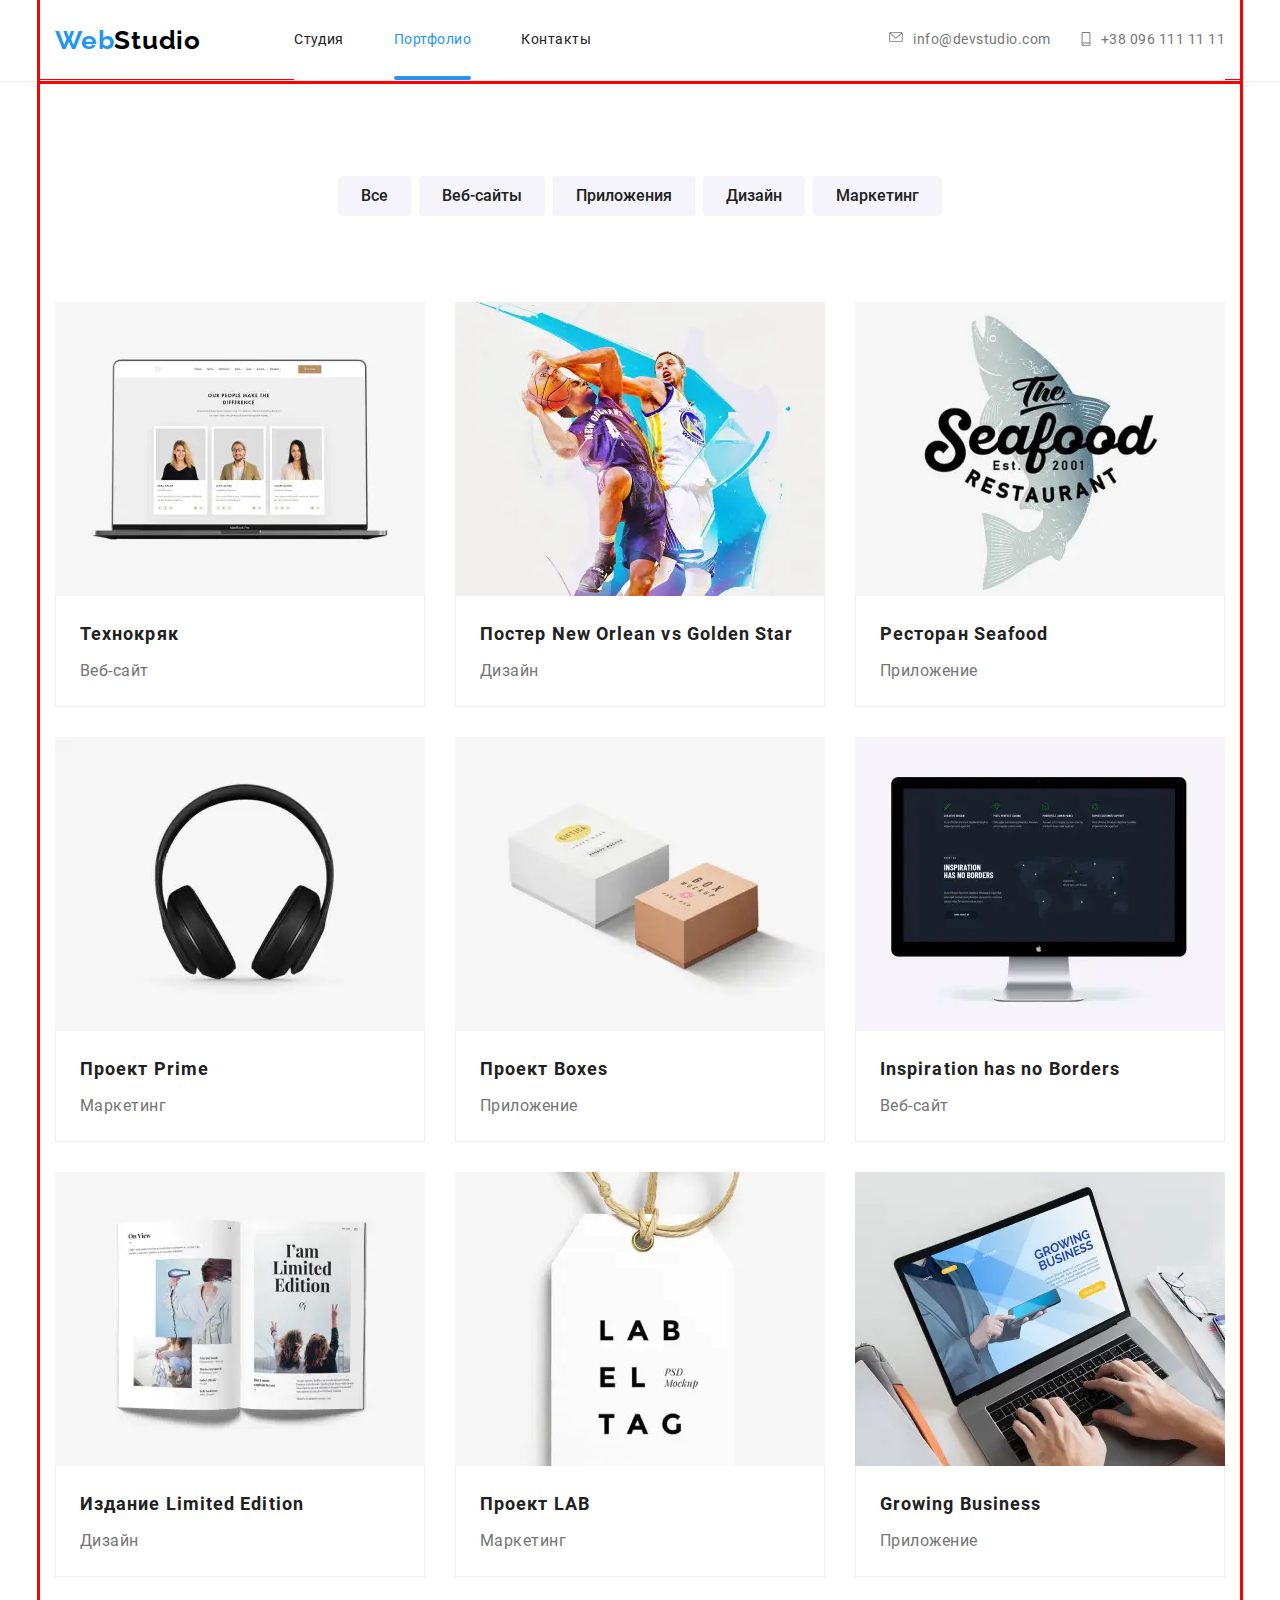
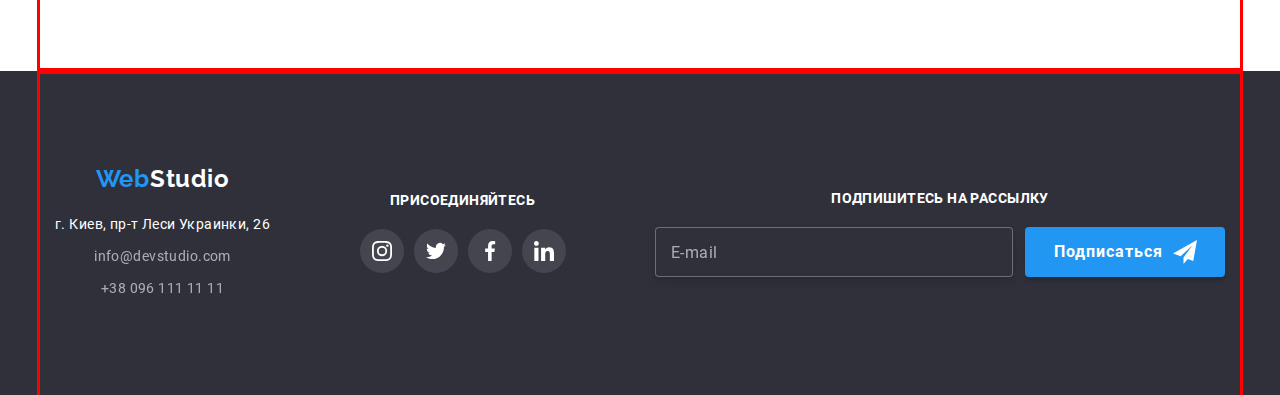
==== commit 1a9a5416: "code index" ====
--- a/portfolio.html
+++ b/portfolio.html
@@ -52,7 +52,8 @@
         </header>
     <main>
      <!--Наши проекты -->
-        <section class="container projects-container">
+        <section class="projects-container">
+            <div class="container">
                 <!-- <h1>Наши проекты</h1> -->
                 <ul class="buttons">
                     <li><button type="button" class="btn">Все</button></li>
@@ -295,66 +296,69 @@
                         </a>
                     </li>
                 </ul>
+            </div>
         </section>
     </main>
     <!-- Футер -->
     <footer class="footer">
-        <div class="footer-content">
-            <a href="#" class="logo footer-logo"><span>Web</span>Studio</a>
-            <address>
-                <ul class="contacte">
-                    <li class="contacte-item"><a href="#" class="address-link">г. Киев, пр-т Леси Украинки, 26</a></li>
-                    <li class="contacte-item"><a href="mailto:info@devstudio.com" class="footer-link">info@devstudio.com</a>
-                    </li>
-                    <li class="contacte-item"><a href="tel:+380961111111" class="footer-link">+38 096 111 11 11</a></li>
+        <div class="container">
+            <div class="footer-content">
+                <a href="#" class="logo footer-logo"><span>Web</span>Studio</a>
+                <address>
+                    <ul class="contacte">
+                        <li class="contacte-item"><a href="#" class="address-link">г. Киев, пр-т Леси Украинки, 26</a></li>
+                        <li class="contacte-item"><a href="mailto:info@devstudio.com" class="footer-link">info@devstudio.com</a>
+                        </li>
+                        <li class="contacte-item"><a href="tel:+380961111111" class="footer-link">+38 096 111 11 11</a></li>
+                    </ul>
+                </address>
+            </div>
+            <div class="resources">
+                <h3 class="resources-title">присоединяйтесь</h3>
+                <ul class="resources-list">
+                    <li class="resources-item">
+                        <a href="#" class="resources-link">
+                            <svg class="instagram" width="20" height="20">
+                                <use href="./images/sprite.svg#icon-instagram"></use>
+                            </svg>
+                        </a>
+                    </li>
+                    <li class="resources-item">
+                        <a href="#" class="resources-link">
+                            <svg class="twitter" width="20" height="20">
+                                <use href="./images/sprite.svg#icon-twitter"></use>
+                            </svg>
+                        </a>
+                    </li>
+                    <li class="resources-item">
+                        <a href="#" class="resources-link">
+                            <svg class="facebook" width="20" height="20">
+                                <use href="./images/sprite.svg#icon-facebook"></use>
+                            </svg>
+                        </a>
+                    </li>
+                    <li class="resources-item">
+                        <a href="#" class="resources-link">
+                            <svg class="linkedin" width="20" height="20">
+                                <use href="./images/sprite.svg#icon-linkedin"></use>
+                            </svg>
+                        </a>
+                    </li>
                 </ul>
-            </address>
-        </div>
-        <div class="resources">
-            <h3 class="resources-title">присоединяйтесь</h3>
-            <ul class="resources-list">
-                <li class="resources-item">
-                    <a href="#" class="resources-link">
-                        <svg class="instagram" width="20" height="20">
-                            <use href="./images/sprite.svg#icon-instagram"></use>
-                        </svg>
-                    </a>
-                </li>
-                <li class="resources-item">
-                    <a href="#" class="resources-link">
-                        <svg class="twitter" width="20" height="20">
-                            <use href="./images/sprite.svg#icon-twitter"></use>
-                        </svg>
-                    </a>
-                </li>
-                <li class="resources-item">
-                    <a href="#" class="resources-link">
-                        <svg class="facebook" width="20" height="20">
-                            <use href="./images/sprite.svg#icon-facebook"></use>
-                        </svg>
-                    </a>
-                </li>
-                <li class="resources-item">
-                    <a href="#" class="resources-link">
-                        <svg class="linkedin" width="20" height="20">
-                            <use href="./images/sprite.svg#icon-linkedin"></use>
-                        </svg>
-                    </a>
-                </li>
-            </ul>
-        </div>
-        <div>
-            <form action="#" class="subscription">
-                <label for="mail" class="subscription-text">Подпишитесь на рассылку</label>
-                <div class="subscription-btns">
-                    <input type="email" name="mail" placeholder="E-mail" autocomplete="off">
-                    <button type="submit">Подписаться
-                        <svg class="send" width="24" height="24">
-                            <use href="./images/sprite.svg#icon-send"></use>
-                        </svg>
-                    </button>
-                </div>
-            </form>
+            </div>
+            <div>
+                <form action="#" class="subscription">
+                    <label for="mail" class="subscription-text">Подпишитесь на рассылку</label>
+                    <div class="subscription-btns">
+                        <input type="email" name="mail" placeholder="E-mail" autocomplete="off">
+                        <button type="submit">Подписаться
+                            <svg class="send" width="24" height="24">
+                                <use href="./images/sprite.svg#icon-send"></use>
+                            </svg>
+                        </button>
+                    </div>
+                </form>
+            </div>
         </div>
         </footer>
 </body>
--- a/css/portfolio.min.css
+++ b/css/portfolio.min.css
@@ -1,3 +1,3 @@
 /*! modern-normalize v1.0.0 | MIT License | https://github.com/sindresorhus/modern-normalize */*,*::before,*::after{-webkit-box-sizing:border-box;box-sizing:border-box}:root{-moz-tab-size:4;-o-tab-size:4;tab-size:4}html{line-height:1.15;-webkit-text-size-adjust:100%}body{margin:0}body{font-family:system-ui,-apple-system,"Segoe UI",Roboto,Helvetica,Arial,sans-serif,"Apple Color Emoji","Segoe UI Emoji"}hr{height:0;color:inherit}abbr[title]{-webkit-text-decoration:underline dotted;text-decoration:underline dotted}b,strong{font-weight:bolder}code,kbd,samp,pre{font-family:ui-monospace, SFMono-Regular, Consolas, "Liberation Mono", Menlo,- monospace;font-size:1em}small{font-size:80%}sub,sup{font-size:75%;line-height:0;position:relative;vertical-align:baseline}sub{bottom:-0.25em}sup{top:-0.5em}table{text-indent:0;border-color:inherit}button,input,optgroup,select,textarea{font-family:inherit;font-size:100%;line-height:1.15;margin:0}button,select{text-transform:none}button,[type="button"],[type="reset"],[type="submit"]{-webkit-appearance:button}::-moz-focus-inner{border-style:none;padding:0}:-moz-focusring{outline:1px dotted ButtonText}:-moz-ui-invalid{box-shadow:none}legend{padding:0}progress{vertical-align:baseline}::-webkit-inner-spin-button,::-webkit-outer-spin-button{height:auto}[type="search"]{-webkit-appearance:textfield;outline-offset:-2px}::-webkit-search-decoration{-webkit-appearance:none}::-webkit-file-upload-button{-webkit-appearance:button;font:inherit}summary{display:list-item}html{-webkit-box-sizing:border-box;box-sizing:border-box}*,*::before,*::after{-webkit-box-sizing:inherit;box-sizing:inherit}body{color:#757575;background-color:#fff;font-family:Roboto, sans-serif;font-style:400;font-weight:400;letter-spacing:0.03em;margin:0}body.modal-open{overflow:hidden}ul{list-style:none;padding:0;margin:0}a{text-decoration:none}h1,h2,h3,h4,h5,h6,p{margin-top:0;margin-bottom:0}img{display:block;max-width:100%;height:auto;margin-left:auto;margin-right:auto}.section-title{margin-bottom:30px;font-family:Roboto;font-style:normal;font-weight:700;font-size:28px;line-height:1.18;text-align:center;letter-spacing:0.03em;color:#212121}@media screen and (min-width: 1200px){.section-title{margin-bottom:50px;font-size:36px;line-height:1.17}}.container{padding-right:15px;padding-left:15px;margin-right:auto;margin-left:auto;outline:3px solid red}@media screen and (min-width: 480px){.container{width:480px;padding-top:60px;padding-bottom:60px}}@media screen and (min-width: 768px){.container{width:768px}}@media screen and (min-width: 1200px){.container{width:1200px;padding-top:94px;padding-bottom:94px}}@font-face{font-family:"Roboto";font-style:normal;font-weight:400;src:url("../fonts/roboto-v20-latin_cyrillic-regular.eot");src:local(""),url("../fonts/roboto-v20-latin_cyrillic-regular.eot?#iefix") format("embedded-opentype"),url("../fonts/roboto-v20-latin_cyrillic-regular.woff2") format("woff2"),url("../fonts/roboto-v20-latin_cyrillic-regular.woff") format("woff"),url("../fonts/roboto-v20-latin_cyrillic-regular.ttf") format("truetype"),url("../fonts/roboto-v20-latin_cyrillic-regular.svg#Roboto") format("svg")}@font-face{font-family:"Roboto";font-style:normal;font-weight:500;src:url("../fonts/roboto-v20-latin_cyrillic-500.eot");src:local(""),url("../fonts/roboto-v20-latin_cyrillic-500.eot?#iefix") format("embedded-opentype"),url("../fonts/roboto-v20-latin_cyrillic-500.woff2") format("woff2"),url("../fonts/roboto-v20-latin_cyrillic-500.woff") format("woff"),url("../fonts/roboto-v20-latin_cyrillic-500.ttf") format("truetype"),url("../fonts/roboto-v20-latin_cyrillic-500.svg#Roboto") format("svg")}@font-face{font-family:"Roboto";font-style:normal;font-weight:700;src:url("../fonts/roboto-v20-latin_cyrillic-700.eot");src:local(""),url("../fonts/roboto-v20-latin_cyrillic-700.eot?#iefix") format("embedded-opentype"),url("../fonts/roboto-v20-latin_cyrillic-700.woff2") format("woff2"),url("../fonts/roboto-v20-latin_cyrillic-700.woff") format("woff"),url("../fonts/roboto-v20-latin_cyrillic-700.ttf") format("truetype"),url("../fonts/roboto-v20-latin_cyrillic-700.svg#Roboto") format("svg")}@font-face{font-family:"Roboto";font-style:normal;font-weight:400;src:url("../fonts/roboto-v20-latin_cyrillic-regular.eot");src:local(""),url("../fonts/roboto-v20-latin_cyrillic-regular.eot?#iefix") format("embedded-opentype"),url("../fonts/roboto-v20-latin_cyrillic-regular.woff2") format("woff2"),url("../fonts/roboto-v20-latin_cyrillic-regular.woff") format("woff"),url("../fonts/roboto-v20-latin_cyrillic-regular.ttf") format("truetype"),url("../fonts/roboto-v20-latin_cyrillic-regular.svg#Roboto") format("svg")}@font-face{font-family:"Roboto";font-style:normal;font-weight:900;src:url("../fonts/roboto-v20-latin_cyrillic-900.eot");src:local(""),url("../fonts/roboto-v20-latin_cyrillic-900.eot?#iefix") format("embedded-opentype"),url("../fonts/roboto-v20-latin_cyrillic-900.woff2") format("woff2"),url("../fonts/roboto-v20-latin_cyrillic-900.woff") format("woff"),url("../fonts/roboto-v20-latin_cyrillic-900.ttf") format("truetype"),url("../fonts/roboto-v20-latin_cyrillic-900.svg#Roboto") format("svg")}@font-face{font-family:"Raleway";font-style:normal;font-weight:400;src:url("../fonts/raleway-v18-latin_cyrillic-regular.eot");src:local(""),url("../fonts/raleway-v18-latin_cyrillic-regular.eot?#iefix") format("embedded-opentype"),url("../fonts/raleway-v18-latin_cyrillic-regular.woff2") format("woff2"),url("../fonts/raleway-v18-latin_cyrillic-regular.woff") format("woff"),url("../fonts/raleway-v18-latin_cyrillic-regular.ttf") format("truetype"),url("../fonts/raleway-v18-latin_cyrillic-regular.svg#Raleway") format("svg")}@font-face{font-family:"Raleway";font-style:normal;font-weight:700;src:url("../fonts/raleway-v18-latin_cyrillic-700.eot");src:local(""),url("../fonts/raleway-v18-latin_cyrillic-700.eot?#iefix") format("embedded-opentype"),url("../fonts/raleway-v18-latin_cyrillic-700.woff2") format("woff2"),url("../fonts/raleway-v18-latin_cyrillic-700.woff") format("woff"),url("../fonts/raleway-v18-latin_cyrillic-700.ttf") format("truetype"),url("../fonts/raleway-v18-latin_cyrillic-700.svg#Raleway") format("svg")}header .container{position:relative;padding-top:0;padding-bottom:0;border-bottom:1px solid #ececec;z-index:999}@media screen and (max-width: 767px){header .container{width:100%}}.logo{color:#000;font-family:Raleway, sans-serif;font-weight:700;font-size:24px;line-height:1.17;letter-spacing:0.03em}@media screen and (max-width: 767px){.logo{padding-bottom:16px;padding-top:16px}}@media screen and (min-width: 768px){.logo{margin-right:88px}}@media screen and (min-width: 1200px){.logo{margin-right:93px;font-size:26px;line-height:1.19}}.logo span{color:#2196f3}.main-nav{display:-webkit-box;display:-ms-flexbox;display:flex;-webkit-box-align:center;-ms-flex-align:center;align-items:center;-webkit-box-pack:justify;-ms-flex-pack:justify;justify-content:space-between}.site-nav{color:#212121}@media screen and (max-width: 767px){.site-nav{margin-bottom:60px}}@media screen and (min-width: 768px){.site-nav{display:-webkit-box;display:-ms-flexbox;display:flex}}.site-nav .link{color:#212121}@media screen and (max-width: 767px){.site-nav .link{font-family:Roboto;font-style:normal;font-weight:500;font-size:18px;line-height:1.17;letter-spacing:0.02em}}@media screen and (min-width: 768px){.site-nav .link{display:block;-webkit-box-align:baseline;-ms-flex-align:baseline;align-items:baseline;padding-top:32px;padding-bottom:32px;font-size:14px;line-height:1.14}}.site-nav .link:hover,.site-nav .link:focus{color:#2196f3;-webkit-transition:color 250ms cubic-bezier(0.4, 0, 0.2, 1);transition:color 250ms cubic-bezier(0.4, 0, 0.2, 1)}@media screen and (max-width: 767px){.site-nav .item:not(:last-child){margin-bottom:40px}}@media screen and (min-width: 768px){.site-nav .item:not(:last-child){margin-right:50px}}.site-nav .link.current{position:relative;color:#2196f3}.site-nav .current::after{content:"";position:absolute;left:0;margin-top:8px;display:block;width:100%;height:4px;background-color:#2196f3;border-radius:2px}@media screen and (min-width: 768px){.site-nav .current::after{bottom:0;margin-top:0}}.auth-nav{margin-left:auto;-webkit-box-align:center;-ms-flex-align:center;align-items:center}@media screen and (min-width: 768px){.auth-nav{padding-top:21px;padding-bottom:21px}}@media screen and (min-width: 1200px){.auth-nav{display:-webkit-box;display:-ms-flexbox;display:flex;padding-top:0;padding-bottom:0}}.auth-nav .link{color:#757575}@media screen and (max-width: 767px){.auth-nav .link{font-family:Roboto;font-style:normal;font-weight:500;font-size:18px;line-height:1.17;letter-spacing:0.02em;-webkit-box-align:baseline;-ms-flex-align:baseline;align-items:baseline}}@media screen and (min-width: 768px){.auth-nav .link{font-size:12px}}@media screen and (min-width: 1200px){.auth-nav .link{display:-webkit-box;display:-ms-flexbox;display:flex;-webkit-box-pack:center;-ms-flex-pack:center;justify-content:center;-ms-flex-line-pack:center;align-content:center;padding-top:32px;padding-bottom:32px;font-size:14px;line-height:1.14}}.auth-nav .link:hover,.auth-nav .link:focus{color:#2196f3;fill:#2196f3;-webkit-transition:color 250ms cubic-bezier(0.4, 0, 0.2, 1),fill 250ms cubic-bezier(0.4, 0, 0.2, 1);transition:color 250ms cubic-bezier(0.4, 0, 0.2, 1),fill 250ms cubic-bezier(0.4, 0, 0.2, 1)}.auth-nav .link:hover .envelope,.auth-nav .link:focus .envelope,.auth-nav .link:hover .smartphone,.auth-nav .link:focus .smartphone{color:#2196f3;fill:#2196f3;-webkit-transition:color 250ms cubic-bezier(0.4, 0, 0.2, 1),fill 250ms cubic-bezier(0.4, 0, 0.2, 1);transition:color 250ms cubic-bezier(0.4, 0, 0.2, 1),fill 250ms cubic-bezier(0.4, 0, 0.2, 1)}.envelope,.smartphone{margin-right:10px;fill:#757575}@media screen and (max-width: 767px){.item-mail{margin-bottom:16px}}@media screen and (min-width: 1200px){.item-mail{margin-right:30px}}@media screen and (min-width: 768px){.envelope{width:14px;height:10px}.smartphone{width:10px;height:14px}}.projects-container{border-top:1px solid #ececec}.buttons{margin-bottom:40px;display:-webkit-box;display:-ms-flexbox;display:flex;-ms-flex-wrap:wrap;flex-wrap:wrap}@media screen and (min-width: 768px){.buttons{display:-webkit-box;display:-ms-flexbox;display:flex;-webkit-box-pack:center;-ms-flex-pack:center;justify-content:center;margin-bottom:56px}}.btn{display:inline-block;padding:6px 22px;min-width:73px;border-radius:4px;cursor:pointer;color:#212121;background-color:#f5f4fa;font-weight:500;font-family:Roboto, sans-serif;font-size:16px;line-height:1.63;text-align:center;border:1px solid transparent}.btn:hover,.btn:focus{color:#fff;background-color:#2196f3;-webkit-box-shadow:0px 3px 1px rgba(0,0,0,0.1),0px 1px 2px rgba(0,0,0,0.08),0px 2px 2px rgba(0,0,0,0.12);box-shadow:0px 3px 1px rgba(0,0,0,0.1),0px 1px 2px rgba(0,0,0,0.08),0px 2px 2px rgba(0,0,0,0.12);-webkit-transition:color 250ms cubic-bezier(0.4, 0, 0.2, 1),background-color 250ms cubic-bezier(0.4, 0, 0.2, 1),-webkit-box-shadow 250ms cubic-bezier(0.4, 0, 0.2, 1);transition:color 250ms cubic-bezier(0.4, 0, 0.2, 1),background-color 250ms cubic-bezier(0.4, 0, 0.2, 1),-webkit-box-shadow 250ms cubic-bezier(0.4, 0, 0.2, 1);transition:color 250ms cubic-bezier(0.4, 0, 0.2, 1),background-color 250ms cubic-bezier(0.4, 0, 0.2, 1),box-shadow 250ms cubic-bezier(0.4, 0, 0.2, 1);transition:color 250ms cubic-bezier(0.4, 0, 0.2, 1),background-color 250ms cubic-bezier(0.4, 0, 0.2, 1),box-shadow 250ms cubic-bezier(0.4, 0, 0.2, 1),-webkit-box-shadow 250ms cubic-bezier(0.4, 0, 0.2, 1)}.buttons li{margin-bottom:30px}.buttons li:nth-child(n+4){margin-bottom:0}.buttons li:not(:last-child){margin-right:8px}.projects{display:block}@media screen and (min-width: 768px){.projects{display:-webkit-box;display:-ms-flexbox;display:flex;-ms-flex-wrap:wrap;flex-wrap:wrap}}@media screen and (min-width: 1200px){.projects{margin:-15px}}.project-card{margin-bottom:30px;width:450px}.project-card:last-child{margin-bottom:0}@media screen and (min-width: 768px) and (max-width: 1199px){.project-card{width:354px;margin-right:30px}.project-card:nth-child(2n){margin-right:0}.project-card:last-child{margin-bottom:0}}@media screen and (min-width: 1200px){.project-card{width:370px;margin:15px}}.project-info{border-right:1px solid #eee;border-bottom:1px solid #eee;border-left:1px solid #eee}.project-overlay{display:-webkit-box;display:-ms-flexbox;display:flex;position:absolute;top:0;left:0;width:100%;height:100%;background-color:#2196f3;opacity:0;-webkit-transform:translateY(100%);transform:translateY(100%);-webkit-transition:opacity 250ms cubic-bezier(0.4, 0, 0.2, 1),-webkit-transform 250ms cubic-bezier(0.4, 0, 0.2, 1);transition:opacity 250ms cubic-bezier(0.4, 0, 0.2, 1),-webkit-transform 250ms cubic-bezier(0.4, 0, 0.2, 1);transition:transform 250ms cubic-bezier(0.4, 0, 0.2, 1),opacity 250ms cubic-bezier(0.4, 0, 0.2, 1);transition:transform 250ms cubic-bezier(0.4, 0, 0.2, 1),opacity 250ms cubic-bezier(0.4, 0, 0.2, 1),-webkit-transform 250ms cubic-bezier(0.4, 0, 0.2, 1)}.description-text{position:absolute;display:-webkit-box;display:-ms-flexbox;display:flex;padding:63px 24px;opacity:0;-webkit-transition:opacity 250ms cubic-bezier(0.4, 0, 0.2, 1) 250ms;transition:opacity 250ms cubic-bezier(0.4, 0, 0.2, 1) 250ms;font-size:18px;line-height:1.56;letter-spacing:0.03em;color:#fff}.project-link{display:block;width:100%}.project-link:hover,.project-link:focus{-webkit-box-shadow:0px 1px 1px rgba(0,0,0,0.12),0px 4px 4px rgba(0,0,0,0.06),1px 4px 6px rgba(0,0,0,0.16);box-shadow:0px 1px 1px rgba(0,0,0,0.12),0px 4px 4px rgba(0,0,0,0.06),1px 4px 6px rgba(0,0,0,0.16);-webkit-transition:-webkit-box-shadow 250ms cubic-bezier(0.4, 0, 0.2, 1);transition:-webkit-box-shadow 250ms cubic-bezier(0.4, 0, 0.2, 1);transition:box-shadow 250ms cubic-bezier(0.4, 0, 0.2, 1);transition:box-shadow 250ms cubic-bezier(0.4, 0, 0.2, 1), -webkit-box-shadow 250ms cubic-bezier(0.4, 0, 0.2, 1)}.project-link:hover .project-overlay,.project-link:focus .project-overlay{-webkit-transform:translateY(0);transform:translateY(0);opacity:1}.project-link:hover .description-text,.project-link:focus .description-text{opacity:1}.project-thumb{position:relative;overflow:hidden;display:-webkit-box;display:-ms-flexbox;display:flex}.project-thumb:hover::before,.project-thumb:focus::before{opacity:1}.project-title{padding-top:20px;margin-bottom:4px;margin-left:24px;color:#212121;font-weight:700;font-size:18px;line-height:2;letter-spacing:0.06em}.project-text{margin-left:24px;padding-bottom:20px;color:#757575;font-size:16px;line-height:1.88}.footer{background-color:#2f303a;max-width:1600px;padding-right:15px;padding-left:15px;margin-left:auto;margin-right:auto;padding-top:60px;padding-bottom:60px;text-align:center}@media screen and (min-width: 768px){.footer{width:768px;display:-webkit-box;display:-ms-flexbox;display:flex;-ms-flex-wrap:wrap;flex-wrap:wrap;-ms-flex-pack:distribute;justify-content:space-around}}@media screen and (min-width: 1200px){.footer{width:1200px;padding-top:94px;padding-bottom:94px;display:-webkit-box;display:-ms-flexbox;display:flex;-webkit-box-pack:justify;-ms-flex-pack:justify;justify-content:space-between;text-align:start}}@media screen and (max-width: 1199px){.footer-content{margin-bottom:60px}}.footer-logo{font-family:Raleway;font-style:normal;font-weight:700;font-size:24px;line-height:1.17;text-align:center;letter-spacing:0.03em}.footer-content a{color:#fff;margin-right:0}.footer span{color:#2196f3}.contacte{margin-top:20px}.contacte-item{max-width:100%}.contacte-item:not(:last-child){margin-bottom:8px}.address-link{font-family:Roboto;font-style:normal;font-weight:normal;font-size:14px;line-height:1.71;text-align:center;letter-spacing:0.03em}.footer-link{opacity:0.6;font-family:Roboto;font-style:normal;font-weight:normal;font-size:14px;line-height:1.71;text-align:center;letter-spacing:0.03em}@media screen and (max-width: 1199px){.resources{margin-bottom:60px}}.resources-title{font-size:14px;line-height:1.14;font-weight:bold;letter-spacing:0.03em;text-transform:uppercase;color:#fff;margin-bottom:20px}.resources-list{display:-webkit-inline-box;display:-ms-inline-flexbox;display:inline-flex}.resources-item{display:-webkit-box;display:-ms-flexbox;display:flex;width:44px;height:44px}.resources-link{display:-webkit-box;display:-ms-flexbox;display:flex;width:100%;height:100%;border:1px solid transparent;border-radius:50%;background:rgba(255,255,255,0.1);-webkit-box-align:center;-ms-flex-align:center;align-items:center;-webkit-box-pack:center;-ms-flex-pack:center;justify-content:center}.resources-link:hover,.resources-link:focus{background:#2196f3;-webkit-transition:background 250ms cubic-bezier(0.4, 0, 0.2, 1);transition:background 250ms cubic-bezier(0.4, 0, 0.2, 1)}.resources-item:not(:last-child){margin-right:10px}.resources-link svg{margin:0;fill:#fff}.subscription{display:block}.subscription-text{font-family:Roboto;font-style:normal;font-weight:bold;font-size:14px;line-height:1.14;letter-spacing:0.03em;text-transform:uppercase;color:#fff}.subscription-btns{margin-top:20px}@media screen and (min-width: 1200px){.subscription-btns{display:-webkit-box;display:-ms-flexbox;display:flex;-webkit-box-align:center;-ms-flex-align:center;align-items:center;-webkit-box-pack:center;-ms-flex-pack:center;justify-content:center}}.subscription input{padding:15px;font-size:16px;line-height:1.25;width:450px;color:#fff;font-weight:400;background-color:#2f303a;border:1px solid rgba(255,255,255,0.3);-webkit-filter:drop-shadow(0px 4px 4px rgba(0,0,0,0.15));filter:drop-shadow(0px 4px 4px rgba(0,0,0,0.15));border-radius:4px}@media screen and (min-width: 1200px){.subscription input{width:358px;height:50px;margin-right:12px}}.subscription input::-webkit-input-placeholder{display:-webkit-box;display:flex;-webkit-box-align:center;align-items:center;color:rgba(255,255,255,0.6);align-items:center;font-weight:400;font-size:16px;line-height:1.25;letter-spacing:0.03em}.subscription input:-ms-input-placeholder{display:-ms-flexbox;display:flex;-ms-flex-align:center;align-items:center;color:rgba(255,255,255,0.6);align-items:center;font-weight:400;font-size:16px;line-height:1.25;letter-spacing:0.03em}.subscription input::-ms-input-placeholder{display:-ms-flexbox;display:flex;-ms-flex-align:center;align-items:center;color:rgba(255,255,255,0.6);align-items:center;font-weight:400;font-size:16px;line-height:1.25;letter-spacing:0.03em}.subscription input::placeholder{display:-webkit-box;display:-ms-flexbox;display:flex;-webkit-box-align:center;-ms-flex-align:center;align-items:center;color:rgba(255,255,255,0.6);align-items:center;font-weight:400;font-size:16px;line-height:1.25;letter-spacing:0.03em}.subscription input:not(:placeholder-shown)+.subscription input{color:#fff;background-color:#2f303a}.subscription button{position:relative;width:200px;padding:10px 10px 10px 29px;margin-top:20px;margin-right:auto;margin-left:auto;background-color:#2196f3;-webkit-box-shadow:0px 4px 4px rgba(0,0,0,0.15);box-shadow:0px 4px 4px rgba(0,0,0,0.15);border-radius:4px;border:none;font-weight:bold;font-size:16px;line-height:1.87;display:-webkit-box;display:-ms-flexbox;display:flex;-webkit-box-align:center;-ms-flex-align:center;align-items:center;text-align:center;letter-spacing:0.06em;color:#fff;cursor:pointer}@media screen and (min-width: 1200px){.subscription button{margin-top:0}}.send{height:24px;width:24px;margin-left:10px}.menu-button{display:-webkit-inline-box;display:-ms-inline-flexbox;display:inline-flex;margin:0;padding:0;border:none;background-color:transparent}@media screen and (min-width: 768px){.menu-button{display:none}}.menu-button .icon-cross{display:none}.menu-button.is-open .icon-cross{display:block}.menu-button.is-open .icon-menu{display:none}.menu-container{background-color:#fff;padding-top:60px;padding-bottom:60px;font-size:20px}@media screen and (max-width: 767px){.menu-container{display:none;position:absolute;top:100%;left:0;width:100%;border-top:1px solid #ececec;text-align:center}.menu-container.is-open{display:block}}@media screen and (min-width: 768px){.menu-container{display:-webkit-box;display:-ms-flexbox;display:flex;-webkit-box-pack:justify;-ms-flex-pack:justify;justify-content:space-between;-webkit-box-flex:1;-ms-flex-positive:1;flex-grow:1;padding:0}}
+ monospace;font-size:1em}small{font-size:80%}sub,sup{font-size:75%;line-height:0;position:relative;vertical-align:baseline}sub{bottom:-0.25em}sup{top:-0.5em}table{text-indent:0;border-color:inherit}button,input,optgroup,select,textarea{font-family:inherit;font-size:100%;line-height:1.15;margin:0}button,select{text-transform:none}button,[type="button"],[type="reset"],[type="submit"]{-webkit-appearance:button}::-moz-focus-inner{border-style:none;padding:0}:-moz-focusring{outline:1px dotted ButtonText}:-moz-ui-invalid{box-shadow:none}legend{padding:0}progress{vertical-align:baseline}::-webkit-inner-spin-button,::-webkit-outer-spin-button{height:auto}[type="search"]{-webkit-appearance:textfield;outline-offset:-2px}::-webkit-search-decoration{-webkit-appearance:none}::-webkit-file-upload-button{-webkit-appearance:button;font:inherit}summary{display:list-item}html{-webkit-box-sizing:border-box;box-sizing:border-box}*,*::before,*::after{-webkit-box-sizing:inherit;box-sizing:inherit}body{color:#757575;background-color:#fff;font-family:Roboto, sans-serif;font-style:400;font-weight:400;letter-spacing:0.03em;margin:0}body.modal-open{overflow:hidden}ul{list-style:none;padding:0;margin:0}a{text-decoration:none}h1,h2,h3,h4,h5,h6,p{margin-top:0;margin-bottom:0}img{display:block;max-width:100%;height:auto;margin-left:auto;margin-right:auto}.section-title{margin-bottom:30px;font-family:Roboto;font-style:normal;font-weight:700;font-size:28px;line-height:1.18;text-align:center;letter-spacing:0.03em;color:#212121}@media screen and (min-width: 1200px){.section-title{margin-bottom:50px;font-size:36px;line-height:1.17}}.container{padding-right:15px;padding-left:15px;margin-right:auto;margin-left:auto;outline:3px solid red}@media screen and (max-width: 767px){.container{padding-top:30px;padding-bottom:30px}}@media screen and (min-width: 480px){.container{width:480px;padding-top:60px;padding-bottom:60px}}@media screen and (min-width: 768px){.container{width:768px}}@media screen and (min-width: 1200px){.container{width:1200px;padding-top:94px;padding-bottom:94px}}@font-face{font-family:"Roboto";font-style:normal;font-weight:400;src:url("../fonts/roboto-v20-latin_cyrillic-regular.eot");src:local(""),url("../fonts/roboto-v20-latin_cyrillic-regular.eot?#iefix") format("embedded-opentype"),url("../fonts/roboto-v20-latin_cyrillic-regular.woff2") format("woff2"),url("../fonts/roboto-v20-latin_cyrillic-regular.woff") format("woff"),url("../fonts/roboto-v20-latin_cyrillic-regular.ttf") format("truetype"),url("../fonts/roboto-v20-latin_cyrillic-regular.svg#Roboto") format("svg")}@font-face{font-family:"Roboto";font-style:normal;font-weight:500;src:url("../fonts/roboto-v20-latin_cyrillic-500.eot");src:local(""),url("../fonts/roboto-v20-latin_cyrillic-500.eot?#iefix") format("embedded-opentype"),url("../fonts/roboto-v20-latin_cyrillic-500.woff2") format("woff2"),url("../fonts/roboto-v20-latin_cyrillic-500.woff") format("woff"),url("../fonts/roboto-v20-latin_cyrillic-500.ttf") format("truetype"),url("../fonts/roboto-v20-latin_cyrillic-500.svg#Roboto") format("svg")}@font-face{font-family:"Roboto";font-style:normal;font-weight:700;src:url("../fonts/roboto-v20-latin_cyrillic-700.eot");src:local(""),url("../fonts/roboto-v20-latin_cyrillic-700.eot?#iefix") format("embedded-opentype"),url("../fonts/roboto-v20-latin_cyrillic-700.woff2") format("woff2"),url("../fonts/roboto-v20-latin_cyrillic-700.woff") format("woff"),url("../fonts/roboto-v20-latin_cyrillic-700.ttf") format("truetype"),url("../fonts/roboto-v20-latin_cyrillic-700.svg#Roboto") format("svg")}@font-face{font-family:"Roboto";font-style:normal;font-weight:400;src:url("../fonts/roboto-v20-latin_cyrillic-regular.eot");src:local(""),url("../fonts/roboto-v20-latin_cyrillic-regular.eot?#iefix") format("embedded-opentype"),url("../fonts/roboto-v20-latin_cyrillic-regular.woff2") format("woff2"),url("../fonts/roboto-v20-latin_cyrillic-regular.woff") format("woff"),url("../fonts/roboto-v20-latin_cyrillic-regular.ttf") format("truetype"),url("../fonts/roboto-v20-latin_cyrillic-regular.svg#Roboto") format("svg")}@font-face{font-family:"Roboto";font-style:normal;font-weight:900;src:url("../fonts/roboto-v20-latin_cyrillic-900.eot");src:local(""),url("../fonts/roboto-v20-latin_cyrillic-900.eot?#iefix") format("embedded-opentype"),url("../fonts/roboto-v20-latin_cyrillic-900.woff2") format("woff2"),url("../fonts/roboto-v20-latin_cyrillic-900.woff") format("woff"),url("../fonts/roboto-v20-latin_cyrillic-900.ttf") format("truetype"),url("../fonts/roboto-v20-latin_cyrillic-900.svg#Roboto") format("svg")}@font-face{font-family:"Raleway";font-style:normal;font-weight:400;src:url("../fonts/raleway-v18-latin_cyrillic-regular.eot");src:local(""),url("../fonts/raleway-v18-latin_cyrillic-regular.eot?#iefix") format("embedded-opentype"),url("../fonts/raleway-v18-latin_cyrillic-regular.woff2") format("woff2"),url("../fonts/raleway-v18-latin_cyrillic-regular.woff") format("woff"),url("../fonts/raleway-v18-latin_cyrillic-regular.ttf") format("truetype"),url("../fonts/raleway-v18-latin_cyrillic-regular.svg#Raleway") format("svg")}@font-face{font-family:"Raleway";font-style:normal;font-weight:700;src:url("../fonts/raleway-v18-latin_cyrillic-700.eot");src:local(""),url("../fonts/raleway-v18-latin_cyrillic-700.eot?#iefix") format("embedded-opentype"),url("../fonts/raleway-v18-latin_cyrillic-700.woff2") format("woff2"),url("../fonts/raleway-v18-latin_cyrillic-700.woff") format("woff"),url("../fonts/raleway-v18-latin_cyrillic-700.ttf") format("truetype"),url("../fonts/raleway-v18-latin_cyrillic-700.svg#Raleway") format("svg")}header .container{position:relative;padding-top:0;padding-bottom:0;border-bottom:1px solid #ececec;z-index:999}@media screen and (max-width: 767px){header .container{width:100%}}.logo{color:#000;font-family:Raleway, sans-serif;font-weight:700;font-size:24px;line-height:1.17;letter-spacing:0.03em}@media screen and (max-width: 767px){.logo{padding-bottom:16px;padding-top:16px}}@media screen and (min-width: 768px){.logo{margin-right:88px}}@media screen and (min-width: 1200px){.logo{margin-right:93px;font-size:26px;line-height:1.19}}.logo span{color:#2196f3}.main-nav{display:-webkit-box;display:-ms-flexbox;display:flex;-webkit-box-align:center;-ms-flex-align:center;align-items:center;-webkit-box-pack:justify;-ms-flex-pack:justify;justify-content:space-between}.site-nav{color:#212121}@media screen and (max-width: 767px){.site-nav{margin-bottom:60px}}@media screen and (min-width: 768px){.site-nav{display:-webkit-box;display:-ms-flexbox;display:flex}}.site-nav .link{color:#212121}@media screen and (max-width: 767px){.site-nav .link{font-family:Roboto;font-style:normal;font-weight:500;font-size:18px;line-height:1.17;letter-spacing:0.02em}}@media screen and (min-width: 768px){.site-nav .link{display:block;-webkit-box-align:baseline;-ms-flex-align:baseline;align-items:baseline;padding-top:32px;padding-bottom:32px;font-size:14px;line-height:1.14}}.site-nav .link:hover,.site-nav .link:focus{color:#2196f3;-webkit-transition:color 250ms cubic-bezier(0.4, 0, 0.2, 1);transition:color 250ms cubic-bezier(0.4, 0, 0.2, 1)}@media screen and (max-width: 767px){.site-nav .item:not(:last-child){margin-bottom:40px}}@media screen and (min-width: 768px){.site-nav .item:not(:last-child){margin-right:50px}}.site-nav .link.current{position:relative;color:#2196f3}.site-nav .current::after{content:"";position:absolute;left:0;margin-top:8px;display:block;width:100%;height:4px;background-color:#2196f3;border-radius:2px}@media screen and (min-width: 768px){.site-nav .current::after{bottom:0;margin-top:0}}.auth-nav{margin-left:auto;-webkit-box-align:center;-ms-flex-align:center;align-items:center}@media screen and (min-width: 768px){.auth-nav{padding-top:21px;padding-bottom:21px}}@media screen and (min-width: 1200px){.auth-nav{display:-webkit-box;display:-ms-flexbox;display:flex;padding-top:0;padding-bottom:0}}.auth-nav .link{color:#757575}@media screen and (max-width: 767px){.auth-nav .link{font-family:Roboto;font-style:normal;font-weight:500;font-size:18px;line-height:1.17;letter-spacing:0.02em;-webkit-box-align:baseline;-ms-flex-align:baseline;align-items:baseline}}@media screen and (min-width: 768px){.auth-nav .link{font-size:12px}}@media screen and (min-width: 1200px){.auth-nav .link{display:-webkit-box;display:-ms-flexbox;display:flex;-webkit-box-pack:center;-ms-flex-pack:center;justify-content:center;-ms-flex-line-pack:center;align-content:center;padding-top:32px;padding-bottom:32px;font-size:14px;line-height:1.14}}.auth-nav .link:hover,.auth-nav .link:focus{color:#2196f3;fill:#2196f3;-webkit-transition:color 250ms cubic-bezier(0.4, 0, 0.2, 1),fill 250ms cubic-bezier(0.4, 0, 0.2, 1);transition:color 250ms cubic-bezier(0.4, 0, 0.2, 1),fill 250ms cubic-bezier(0.4, 0, 0.2, 1)}.auth-nav .link:hover .envelope,.auth-nav .link:focus .envelope,.auth-nav .link:hover .smartphone,.auth-nav .link:focus .smartphone{color:#2196f3;fill:#2196f3;-webkit-transition:color 250ms cubic-bezier(0.4, 0, 0.2, 1),fill 250ms cubic-bezier(0.4, 0, 0.2, 1);transition:color 250ms cubic-bezier(0.4, 0, 0.2, 1),fill 250ms cubic-bezier(0.4, 0, 0.2, 1)}.envelope,.smartphone{margin-right:10px;fill:#757575}@media screen and (max-width: 767px){.item-mail{margin-bottom:16px}}@media screen and (min-width: 1200px){.item-mail{margin-right:30px}}@media screen and (min-width: 768px){.envelope{width:14px;height:10px}.smartphone{width:10px;height:14px}}.projects-container{border-top:1px solid #ececec}.buttons{margin-bottom:40px;display:-webkit-box;display:-ms-flexbox;display:flex;-ms-flex-wrap:wrap;flex-wrap:wrap}@media screen and (min-width: 768px){.buttons{display:-webkit-box;display:-ms-flexbox;display:flex;-webkit-box-pack:center;-ms-flex-pack:center;justify-content:center;margin-bottom:56px}}.btn{display:inline-block;padding:6px 22px;min-width:73px;border-radius:4px;cursor:pointer;color:#212121;background-color:#f5f4fa;font-weight:500;font-family:Roboto, sans-serif;font-size:16px;line-height:1.63;text-align:center;border:1px solid transparent}.btn:hover,.btn:focus{color:#fff;background-color:#2196f3;-webkit-box-shadow:0px 3px 1px rgba(0,0,0,0.1),0px 1px 2px rgba(0,0,0,0.08),0px 2px 2px rgba(0,0,0,0.12);box-shadow:0px 3px 1px rgba(0,0,0,0.1),0px 1px 2px rgba(0,0,0,0.08),0px 2px 2px rgba(0,0,0,0.12);-webkit-transition:color 250ms cubic-bezier(0.4, 0, 0.2, 1),background-color 250ms cubic-bezier(0.4, 0, 0.2, 1),-webkit-box-shadow 250ms cubic-bezier(0.4, 0, 0.2, 1);transition:color 250ms cubic-bezier(0.4, 0, 0.2, 1),background-color 250ms cubic-bezier(0.4, 0, 0.2, 1),-webkit-box-shadow 250ms cubic-bezier(0.4, 0, 0.2, 1);transition:color 250ms cubic-bezier(0.4, 0, 0.2, 1),background-color 250ms cubic-bezier(0.4, 0, 0.2, 1),box-shadow 250ms cubic-bezier(0.4, 0, 0.2, 1);transition:color 250ms cubic-bezier(0.4, 0, 0.2, 1),background-color 250ms cubic-bezier(0.4, 0, 0.2, 1),box-shadow 250ms cubic-bezier(0.4, 0, 0.2, 1),-webkit-box-shadow 250ms cubic-bezier(0.4, 0, 0.2, 1)}.buttons li{margin-bottom:30px}.buttons li:nth-child(n+4){margin-bottom:0}.buttons li:not(:last-child){margin-right:8px}.projects{display:block}@media screen and (min-width: 768px){.projects{display:-webkit-box;display:-ms-flexbox;display:flex;-ms-flex-wrap:wrap;flex-wrap:wrap}}@media screen and (min-width: 1200px){.projects{margin:-15px}}.project-card{margin-bottom:30px;width:450px}.project-card:last-child{margin-bottom:0}@media screen and (min-width: 768px) and (max-width: 1199px){.project-card{width:354px;margin-right:30px}.project-card:nth-child(2n){margin-right:0}.project-card:last-child{margin-bottom:0}}@media screen and (min-width: 1200px){.project-card{width:370px;margin:15px}}.project-info{border-right:1px solid #eee;border-bottom:1px solid #eee;border-left:1px solid #eee}.project-overlay{display:-webkit-box;display:-ms-flexbox;display:flex;position:absolute;top:0;left:0;width:100%;height:100%;background-color:#2196f3;opacity:0;-webkit-transform:translateY(100%);transform:translateY(100%);-webkit-transition:opacity 250ms cubic-bezier(0.4, 0, 0.2, 1),-webkit-transform 250ms cubic-bezier(0.4, 0, 0.2, 1);transition:opacity 250ms cubic-bezier(0.4, 0, 0.2, 1),-webkit-transform 250ms cubic-bezier(0.4, 0, 0.2, 1);transition:transform 250ms cubic-bezier(0.4, 0, 0.2, 1),opacity 250ms cubic-bezier(0.4, 0, 0.2, 1);transition:transform 250ms cubic-bezier(0.4, 0, 0.2, 1),opacity 250ms cubic-bezier(0.4, 0, 0.2, 1),-webkit-transform 250ms cubic-bezier(0.4, 0, 0.2, 1)}.description-text{position:absolute;display:-webkit-box;display:-ms-flexbox;display:flex;padding:63px 24px;opacity:0;-webkit-transition:opacity 250ms cubic-bezier(0.4, 0, 0.2, 1) 250ms;transition:opacity 250ms cubic-bezier(0.4, 0, 0.2, 1) 250ms;font-size:18px;line-height:1.56;letter-spacing:0.03em;color:#fff}.project-link{display:block;width:100%}.project-link:hover,.project-link:focus{-webkit-box-shadow:0px 1px 1px rgba(0,0,0,0.12),0px 4px 4px rgba(0,0,0,0.06),1px 4px 6px rgba(0,0,0,0.16);box-shadow:0px 1px 1px rgba(0,0,0,0.12),0px 4px 4px rgba(0,0,0,0.06),1px 4px 6px rgba(0,0,0,0.16);-webkit-transition:-webkit-box-shadow 250ms cubic-bezier(0.4, 0, 0.2, 1);transition:-webkit-box-shadow 250ms cubic-bezier(0.4, 0, 0.2, 1);transition:box-shadow 250ms cubic-bezier(0.4, 0, 0.2, 1);transition:box-shadow 250ms cubic-bezier(0.4, 0, 0.2, 1), -webkit-box-shadow 250ms cubic-bezier(0.4, 0, 0.2, 1)}.project-link:hover .project-overlay,.project-link:focus .project-overlay{-webkit-transform:translateY(0);transform:translateY(0);opacity:1}.project-link:hover .description-text,.project-link:focus .description-text{opacity:1}.project-thumb{position:relative;overflow:hidden;display:-webkit-box;display:-ms-flexbox;display:flex}.project-thumb:hover::before,.project-thumb:focus::before{opacity:1}.project-title{padding-top:20px;margin-bottom:4px;margin-left:24px;color:#212121;font-weight:700;font-size:18px;line-height:2;letter-spacing:0.06em}.project-text{margin-left:24px;padding-bottom:20px;color:#757575;font-size:16px;line-height:1.88}.footer{background-color:#2f303a;text-align:center}@media screen and (min-width: 768px){.footer .container{display:-webkit-box;display:-ms-flexbox;display:flex;-ms-flex-wrap:wrap;flex-wrap:wrap;-ms-flex-pack:distribute;justify-content:space-around}}@media screen and (min-width: 1200px){.footer .container{display:-webkit-box;display:-ms-flexbox;display:flex;-webkit-box-align:center;-ms-flex-align:center;align-items:center;-webkit-box-pack:justify;-ms-flex-pack:justify;justify-content:space-between}}@media screen and (max-width: 1199px){.footer-content{margin-bottom:60px}}.footer-logo{font-family:Raleway;font-style:normal;font-weight:700;font-size:24px;line-height:1.17;text-align:center;letter-spacing:0.03em}.footer-content a{color:#fff;margin-right:0}.footer span{color:#2196f3}.contacte{margin-top:20px}.contacte-item{max-width:100%}.contacte-item:not(:last-child){margin-bottom:8px}.address-link{font-family:Roboto;font-style:normal;font-weight:normal;font-size:14px;line-height:1.71;text-align:center;letter-spacing:0.03em}.footer-link{opacity:0.6;font-family:Roboto;font-style:normal;font-weight:normal;font-size:14px;line-height:1.71;text-align:center;letter-spacing:0.03em}@media screen and (max-width: 1199px){.resources{margin-bottom:60px}}.resources-title{font-size:14px;line-height:1.14;font-weight:bold;letter-spacing:0.03em;text-transform:uppercase;color:#fff;margin-bottom:20px}.resources-list{display:-webkit-inline-box;display:-ms-inline-flexbox;display:inline-flex}.resources-item{display:-webkit-box;display:-ms-flexbox;display:flex;width:44px;height:44px}.resources-link{display:-webkit-box;display:-ms-flexbox;display:flex;width:100%;height:100%;border:1px solid transparent;border-radius:50%;background:rgba(255,255,255,0.1);-webkit-box-align:center;-ms-flex-align:center;align-items:center;-webkit-box-pack:center;-ms-flex-pack:center;justify-content:center}.resources-link:hover,.resources-link:focus{background:#2196f3;-webkit-transition:background 250ms cubic-bezier(0.4, 0, 0.2, 1);transition:background 250ms cubic-bezier(0.4, 0, 0.2, 1)}.resources-item:not(:last-child){margin-right:10px}.resources-link svg{margin:0;fill:#fff}.subscription{display:block}.subscription-text{font-family:Roboto;font-style:normal;font-weight:bold;font-size:14px;line-height:1.14;letter-spacing:0.03em;text-transform:uppercase;color:#fff}.subscription-btns{margin-top:20px}@media screen and (min-width: 1200px){.subscription-btns{display:-webkit-box;display:-ms-flexbox;display:flex;-webkit-box-align:center;-ms-flex-align:center;align-items:center;-webkit-box-pack:center;-ms-flex-pack:center;justify-content:center}}.subscription input{padding:15px;font-size:16px;line-height:1.25;width:450px;color:#fff;font-weight:400;background-color:#2f303a;border:1px solid rgba(255,255,255,0.3);-webkit-filter:drop-shadow(0px 4px 4px rgba(0,0,0,0.15));filter:drop-shadow(0px 4px 4px rgba(0,0,0,0.15));border-radius:4px}@media screen and (max-width: 480px){.subscription input{width:100%}}@media screen and (min-width: 1200px){.subscription input{width:358px;height:50px;margin-right:12px}}.subscription input::-webkit-input-placeholder{display:-webkit-box;display:flex;-webkit-box-align:center;align-items:center;color:rgba(255,255,255,0.6);align-items:center;font-weight:400;font-size:16px;line-height:1.25;letter-spacing:0.03em}.subscription input:-ms-input-placeholder{display:-ms-flexbox;display:flex;-ms-flex-align:center;align-items:center;color:rgba(255,255,255,0.6);align-items:center;font-weight:400;font-size:16px;line-height:1.25;letter-spacing:0.03em}.subscription input::-ms-input-placeholder{display:-ms-flexbox;display:flex;-ms-flex-align:center;align-items:center;color:rgba(255,255,255,0.6);align-items:center;font-weight:400;font-size:16px;line-height:1.25;letter-spacing:0.03em}.subscription input::placeholder{display:-webkit-box;display:-ms-flexbox;display:flex;-webkit-box-align:center;-ms-flex-align:center;align-items:center;color:rgba(255,255,255,0.6);align-items:center;font-weight:400;font-size:16px;line-height:1.25;letter-spacing:0.03em}.subscription input:not(:placeholder-shown)+.subscription input{color:#fff;background-color:#2f303a}.subscription button{position:relative;width:200px;padding:10px 10px 10px 29px;margin-top:20px;margin-right:auto;margin-left:auto;background-color:#2196f3;-webkit-box-shadow:0px 4px 4px rgba(0,0,0,0.15);box-shadow:0px 4px 4px rgba(0,0,0,0.15);border-radius:4px;border:none;font-weight:bold;font-size:16px;line-height:1.87;display:-webkit-box;display:-ms-flexbox;display:flex;-webkit-box-align:center;-ms-flex-align:center;align-items:center;text-align:center;letter-spacing:0.06em;color:#fff;cursor:pointer}@media screen and (max-width: 480px){.subscription button{width:100%}}@media screen and (min-width: 1200px){.subscription button{margin-top:0}}.send{height:24px;width:24px;margin-left:10px}.menu-button{display:-webkit-inline-box;display:-ms-inline-flexbox;display:inline-flex;margin:0;padding:0;border:none;background-color:transparent}@media screen and (min-width: 768px){.menu-button{display:none}}.menu-button .icon-cross{display:none}.menu-button.is-open .icon-cross{display:block}.menu-button.is-open .icon-menu{display:none}.menu-container{background-color:#fff;padding-top:60px;padding-bottom:60px;font-size:20px}@media screen and (max-width: 767px){.menu-container{display:none;position:absolute;top:100%;left:0;width:100%;border-top:1px solid #ececec;text-align:center}.menu-container.is-open{display:block}}@media screen and (min-width: 768px){.menu-container{display:-webkit-box;display:-ms-flexbox;display:flex;-webkit-box-pack:justify;-ms-flex-pack:justify;justify-content:space-between;-webkit-box-flex:1;-ms-flex-positive:1;flex-grow:1;padding:0}}
 /*# sourceMappingURL=portfolio.min.css.map */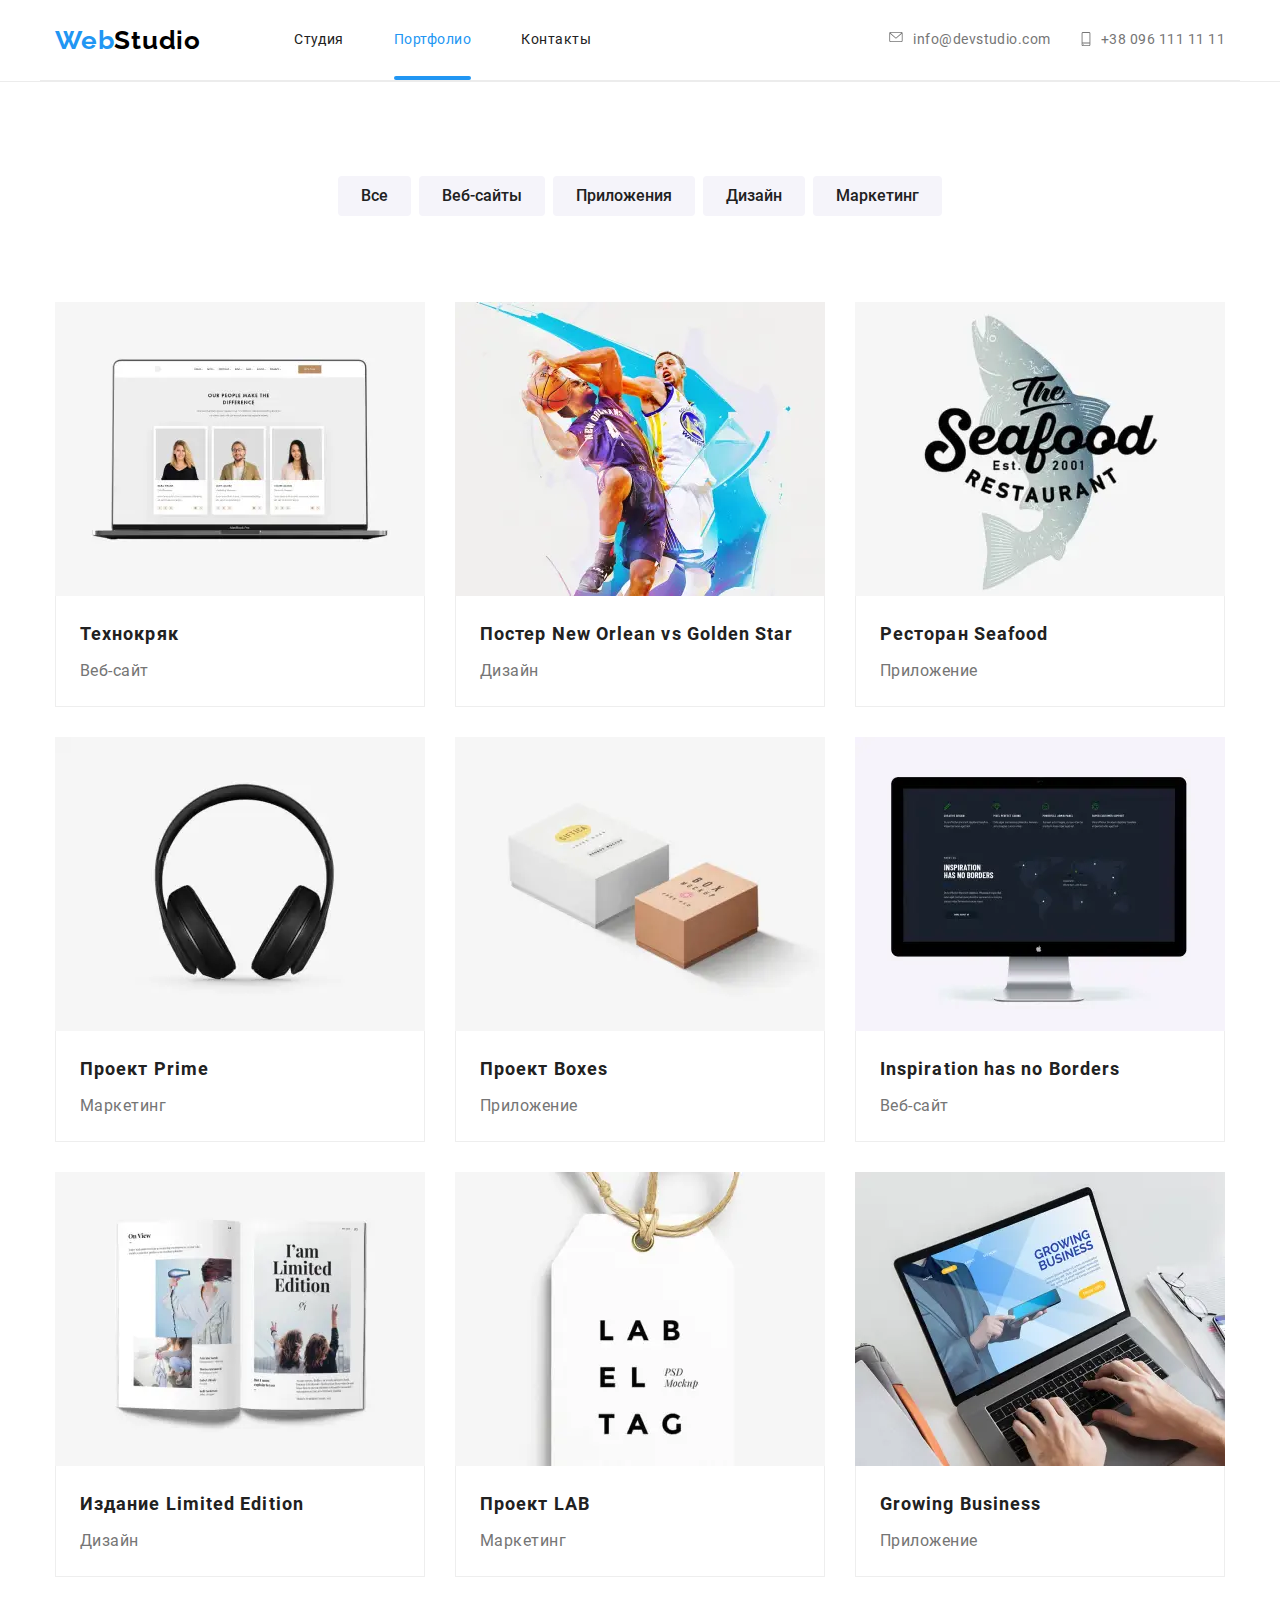
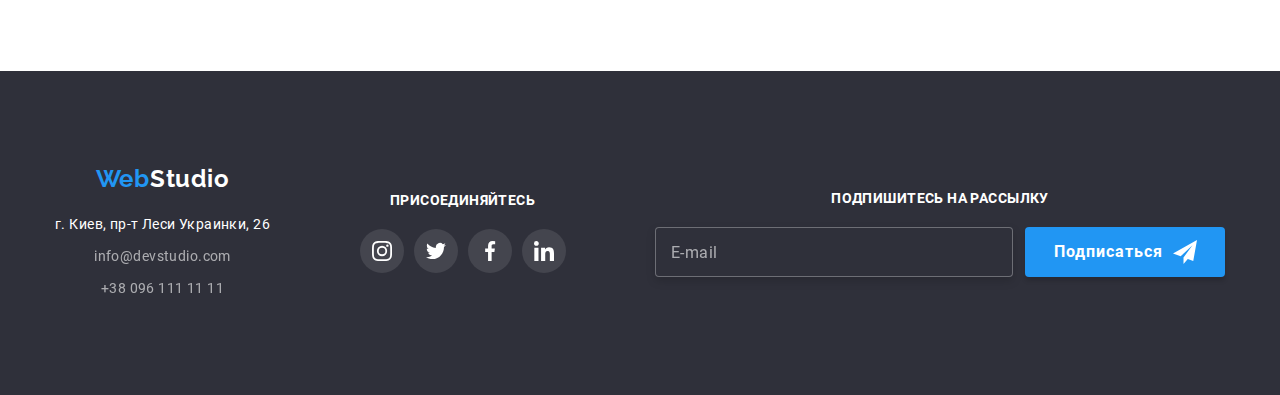
==== commit 6d6c1b4d: "new foto portfolio" ====
--- a/portfolio.html
+++ b/portfolio.html
@@ -68,14 +68,16 @@
                             <div class="project-thumb">
                                 <picture>
                                     <source
-                                    srcset="./images/portfolio/portfolio1.webp 1x,
-                                    /images/portfolio/portfolio1@2x.webp 2x
-                                    "
-                                    type="image/webp"
-                                    >
-                                    <img src="./images/portfolio/portfolio1.jpg 1x,
-                                    ./images/portfolio/portfolio1@2x.jpg 2x" 
-                                    alt="Технокряк">
+                                        srcset="./images/portfolio/portfolio1.webp 1x,
+                                                ./images/portfolio/portfolio1@2x.webp 2x
+                                                "
+                                        type="image/webp"
+                                        >                                                                   
+                                    <img 
+                                    srcset="./images/portfolio/portfolio1.jpg 1x,
+                                            ./images/portfolio/portfolio1@2x.jpg 2x""
+                                    src="./images/portfolio/portfolio1.jpg"
+                                    alt="Технокряк">                                
                                 </picture>
                                 <div class="project-overlay">
                                     <p class="description-text">Технокряк это современная площадка распространения коронавируса. Компании используют эту
--- a/css/portfolio.min.css
+++ b/css/portfolio.min.css
@@ -1,3 +1,3 @@
 /*! modern-normalize v1.0.0 | MIT License | https://github.com/sindresorhus/modern-normalize */*,*::before,*::after{-webkit-box-sizing:border-box;box-sizing:border-box}:root{-moz-tab-size:4;-o-tab-size:4;tab-size:4}html{line-height:1.15;-webkit-text-size-adjust:100%}body{margin:0}body{font-family:system-ui,-apple-system,"Segoe UI",Roboto,Helvetica,Arial,sans-serif,"Apple Color Emoji","Segoe UI Emoji"}hr{height:0;color:inherit}abbr[title]{-webkit-text-decoration:underline dotted;text-decoration:underline dotted}b,strong{font-weight:bolder}code,kbd,samp,pre{font-family:ui-monospace, SFMono-Regular, Consolas, "Liberation Mono", Menlo,- monospace;font-size:1em}small{font-size:80%}sub,sup{font-size:75%;line-height:0;position:relative;vertical-align:baseline}sub{bottom:-0.25em}sup{top:-0.5em}table{text-indent:0;border-color:inherit}button,input,optgroup,select,textarea{font-family:inherit;font-size:100%;line-height:1.15;margin:0}button,select{text-transform:none}button,[type="button"],[type="reset"],[type="submit"]{-webkit-appearance:button}::-moz-focus-inner{border-style:none;padding:0}:-moz-focusring{outline:1px dotted ButtonText}:-moz-ui-invalid{box-shadow:none}legend{padding:0}progress{vertical-align:baseline}::-webkit-inner-spin-button,::-webkit-outer-spin-button{height:auto}[type="search"]{-webkit-appearance:textfield;outline-offset:-2px}::-webkit-search-decoration{-webkit-appearance:none}::-webkit-file-upload-button{-webkit-appearance:button;font:inherit}summary{display:list-item}html{-webkit-box-sizing:border-box;box-sizing:border-box}*,*::before,*::after{-webkit-box-sizing:inherit;box-sizing:inherit}body{color:#757575;background-color:#fff;font-family:Roboto, sans-serif;font-style:400;font-weight:400;letter-spacing:0.03em;margin:0}body.modal-open{overflow:hidden}ul{list-style:none;padding:0;margin:0}a{text-decoration:none}h1,h2,h3,h4,h5,h6,p{margin-top:0;margin-bottom:0}img{display:block;max-width:100%;height:auto;margin-left:auto;margin-right:auto}.section-title{margin-bottom:30px;font-family:Roboto;font-style:normal;font-weight:700;font-size:28px;line-height:1.18;text-align:center;letter-spacing:0.03em;color:#212121}@media screen and (min-width: 1200px){.section-title{margin-bottom:50px;font-size:36px;line-height:1.17}}.container{padding-right:15px;padding-left:15px;margin-right:auto;margin-left:auto;outline:3px solid red}@media screen and (max-width: 767px){.container{padding-top:30px;padding-bottom:30px}}@media screen and (min-width: 480px){.container{width:480px;padding-top:60px;padding-bottom:60px}}@media screen and (min-width: 768px){.container{width:768px}}@media screen and (min-width: 1200px){.container{width:1200px;padding-top:94px;padding-bottom:94px}}@font-face{font-family:"Roboto";font-style:normal;font-weight:400;src:url("../fonts/roboto-v20-latin_cyrillic-regular.eot");src:local(""),url("../fonts/roboto-v20-latin_cyrillic-regular.eot?#iefix") format("embedded-opentype"),url("../fonts/roboto-v20-latin_cyrillic-regular.woff2") format("woff2"),url("../fonts/roboto-v20-latin_cyrillic-regular.woff") format("woff"),url("../fonts/roboto-v20-latin_cyrillic-regular.ttf") format("truetype"),url("../fonts/roboto-v20-latin_cyrillic-regular.svg#Roboto") format("svg")}@font-face{font-family:"Roboto";font-style:normal;font-weight:500;src:url("../fonts/roboto-v20-latin_cyrillic-500.eot");src:local(""),url("../fonts/roboto-v20-latin_cyrillic-500.eot?#iefix") format("embedded-opentype"),url("../fonts/roboto-v20-latin_cyrillic-500.woff2") format("woff2"),url("../fonts/roboto-v20-latin_cyrillic-500.woff") format("woff"),url("../fonts/roboto-v20-latin_cyrillic-500.ttf") format("truetype"),url("../fonts/roboto-v20-latin_cyrillic-500.svg#Roboto") format("svg")}@font-face{font-family:"Roboto";font-style:normal;font-weight:700;src:url("../fonts/roboto-v20-latin_cyrillic-700.eot");src:local(""),url("../fonts/roboto-v20-latin_cyrillic-700.eot?#iefix") format("embedded-opentype"),url("../fonts/roboto-v20-latin_cyrillic-700.woff2") format("woff2"),url("../fonts/roboto-v20-latin_cyrillic-700.woff") format("woff"),url("../fonts/roboto-v20-latin_cyrillic-700.ttf") format("truetype"),url("../fonts/roboto-v20-latin_cyrillic-700.svg#Roboto") format("svg")}@font-face{font-family:"Roboto";font-style:normal;font-weight:400;src:url("../fonts/roboto-v20-latin_cyrillic-regular.eot");src:local(""),url("../fonts/roboto-v20-latin_cyrillic-regular.eot?#iefix") format("embedded-opentype"),url("../fonts/roboto-v20-latin_cyrillic-regular.woff2") format("woff2"),url("../fonts/roboto-v20-latin_cyrillic-regular.woff") format("woff"),url("../fonts/roboto-v20-latin_cyrillic-regular.ttf") format("truetype"),url("../fonts/roboto-v20-latin_cyrillic-regular.svg#Roboto") format("svg")}@font-face{font-family:"Roboto";font-style:normal;font-weight:900;src:url("../fonts/roboto-v20-latin_cyrillic-900.eot");src:local(""),url("../fonts/roboto-v20-latin_cyrillic-900.eot?#iefix") format("embedded-opentype"),url("../fonts/roboto-v20-latin_cyrillic-900.woff2") format("woff2"),url("../fonts/roboto-v20-latin_cyrillic-900.woff") format("woff"),url("../fonts/roboto-v20-latin_cyrillic-900.ttf") format("truetype"),url("../fonts/roboto-v20-latin_cyrillic-900.svg#Roboto") format("svg")}@font-face{font-family:"Raleway";font-style:normal;font-weight:400;src:url("../fonts/raleway-v18-latin_cyrillic-regular.eot");src:local(""),url("../fonts/raleway-v18-latin_cyrillic-regular.eot?#iefix") format("embedded-opentype"),url("../fonts/raleway-v18-latin_cyrillic-regular.woff2") format("woff2"),url("../fonts/raleway-v18-latin_cyrillic-regular.woff") format("woff"),url("../fonts/raleway-v18-latin_cyrillic-regular.ttf") format("truetype"),url("../fonts/raleway-v18-latin_cyrillic-regular.svg#Raleway") format("svg")}@font-face{font-family:"Raleway";font-style:normal;font-weight:700;src:url("../fonts/raleway-v18-latin_cyrillic-700.eot");src:local(""),url("../fonts/raleway-v18-latin_cyrillic-700.eot?#iefix") format("embedded-opentype"),url("../fonts/raleway-v18-latin_cyrillic-700.woff2") format("woff2"),url("../fonts/raleway-v18-latin_cyrillic-700.woff") format("woff"),url("../fonts/raleway-v18-latin_cyrillic-700.ttf") format("truetype"),url("../fonts/raleway-v18-latin_cyrillic-700.svg#Raleway") format("svg")}header .container{position:relative;padding-top:0;padding-bottom:0;border-bottom:1px solid #ececec;z-index:999}@media screen and (max-width: 767px){header .container{width:100%}}.logo{color:#000;font-family:Raleway, sans-serif;font-weight:700;font-size:24px;line-height:1.17;letter-spacing:0.03em}@media screen and (max-width: 767px){.logo{padding-bottom:16px;padding-top:16px}}@media screen and (min-width: 768px){.logo{margin-right:88px}}@media screen and (min-width: 1200px){.logo{margin-right:93px;font-size:26px;line-height:1.19}}.logo span{color:#2196f3}.main-nav{display:-webkit-box;display:-ms-flexbox;display:flex;-webkit-box-align:center;-ms-flex-align:center;align-items:center;-webkit-box-pack:justify;-ms-flex-pack:justify;justify-content:space-between}.site-nav{color:#212121}@media screen and (max-width: 767px){.site-nav{margin-bottom:60px}}@media screen and (min-width: 768px){.site-nav{display:-webkit-box;display:-ms-flexbox;display:flex}}.site-nav .link{color:#212121}@media screen and (max-width: 767px){.site-nav .link{font-family:Roboto;font-style:normal;font-weight:500;font-size:18px;line-height:1.17;letter-spacing:0.02em}}@media screen and (min-width: 768px){.site-nav .link{display:block;-webkit-box-align:baseline;-ms-flex-align:baseline;align-items:baseline;padding-top:32px;padding-bottom:32px;font-size:14px;line-height:1.14}}.site-nav .link:hover,.site-nav .link:focus{color:#2196f3;-webkit-transition:color 250ms cubic-bezier(0.4, 0, 0.2, 1);transition:color 250ms cubic-bezier(0.4, 0, 0.2, 1)}@media screen and (max-width: 767px){.site-nav .item:not(:last-child){margin-bottom:40px}}@media screen and (min-width: 768px){.site-nav .item:not(:last-child){margin-right:50px}}.site-nav .link.current{position:relative;color:#2196f3}.site-nav .current::after{content:"";position:absolute;left:0;margin-top:8px;display:block;width:100%;height:4px;background-color:#2196f3;border-radius:2px}@media screen and (min-width: 768px){.site-nav .current::after{bottom:0;margin-top:0}}.auth-nav{margin-left:auto;-webkit-box-align:center;-ms-flex-align:center;align-items:center}@media screen and (min-width: 768px){.auth-nav{padding-top:21px;padding-bottom:21px}}@media screen and (min-width: 1200px){.auth-nav{display:-webkit-box;display:-ms-flexbox;display:flex;padding-top:0;padding-bottom:0}}.auth-nav .link{color:#757575}@media screen and (max-width: 767px){.auth-nav .link{font-family:Roboto;font-style:normal;font-weight:500;font-size:18px;line-height:1.17;letter-spacing:0.02em;-webkit-box-align:baseline;-ms-flex-align:baseline;align-items:baseline}}@media screen and (min-width: 768px){.auth-nav .link{font-size:12px}}@media screen and (min-width: 1200px){.auth-nav .link{display:-webkit-box;display:-ms-flexbox;display:flex;-webkit-box-pack:center;-ms-flex-pack:center;justify-content:center;-ms-flex-line-pack:center;align-content:center;padding-top:32px;padding-bottom:32px;font-size:14px;line-height:1.14}}.auth-nav .link:hover,.auth-nav .link:focus{color:#2196f3;fill:#2196f3;-webkit-transition:color 250ms cubic-bezier(0.4, 0, 0.2, 1),fill 250ms cubic-bezier(0.4, 0, 0.2, 1);transition:color 250ms cubic-bezier(0.4, 0, 0.2, 1),fill 250ms cubic-bezier(0.4, 0, 0.2, 1)}.auth-nav .link:hover .envelope,.auth-nav .link:focus .envelope,.auth-nav .link:hover .smartphone,.auth-nav .link:focus .smartphone{color:#2196f3;fill:#2196f3;-webkit-transition:color 250ms cubic-bezier(0.4, 0, 0.2, 1),fill 250ms cubic-bezier(0.4, 0, 0.2, 1);transition:color 250ms cubic-bezier(0.4, 0, 0.2, 1),fill 250ms cubic-bezier(0.4, 0, 0.2, 1)}.envelope,.smartphone{margin-right:10px;fill:#757575}@media screen and (max-width: 767px){.item-mail{margin-bottom:16px}}@media screen and (min-width: 1200px){.item-mail{margin-right:30px}}@media screen and (min-width: 768px){.envelope{width:14px;height:10px}.smartphone{width:10px;height:14px}}.projects-container{border-top:1px solid #ececec}.buttons{margin-bottom:40px;display:-webkit-box;display:-ms-flexbox;display:flex;-ms-flex-wrap:wrap;flex-wrap:wrap}@media screen and (min-width: 768px){.buttons{display:-webkit-box;display:-ms-flexbox;display:flex;-webkit-box-pack:center;-ms-flex-pack:center;justify-content:center;margin-bottom:56px}}.btn{display:inline-block;padding:6px 22px;min-width:73px;border-radius:4px;cursor:pointer;color:#212121;background-color:#f5f4fa;font-weight:500;font-family:Roboto, sans-serif;font-size:16px;line-height:1.63;text-align:center;border:1px solid transparent}.btn:hover,.btn:focus{color:#fff;background-color:#2196f3;-webkit-box-shadow:0px 3px 1px rgba(0,0,0,0.1),0px 1px 2px rgba(0,0,0,0.08),0px 2px 2px rgba(0,0,0,0.12);box-shadow:0px 3px 1px rgba(0,0,0,0.1),0px 1px 2px rgba(0,0,0,0.08),0px 2px 2px rgba(0,0,0,0.12);-webkit-transition:color 250ms cubic-bezier(0.4, 0, 0.2, 1),background-color 250ms cubic-bezier(0.4, 0, 0.2, 1),-webkit-box-shadow 250ms cubic-bezier(0.4, 0, 0.2, 1);transition:color 250ms cubic-bezier(0.4, 0, 0.2, 1),background-color 250ms cubic-bezier(0.4, 0, 0.2, 1),-webkit-box-shadow 250ms cubic-bezier(0.4, 0, 0.2, 1);transition:color 250ms cubic-bezier(0.4, 0, 0.2, 1),background-color 250ms cubic-bezier(0.4, 0, 0.2, 1),box-shadow 250ms cubic-bezier(0.4, 0, 0.2, 1);transition:color 250ms cubic-bezier(0.4, 0, 0.2, 1),background-color 250ms cubic-bezier(0.4, 0, 0.2, 1),box-shadow 250ms cubic-bezier(0.4, 0, 0.2, 1),-webkit-box-shadow 250ms cubic-bezier(0.4, 0, 0.2, 1)}.buttons li{margin-bottom:30px}.buttons li:nth-child(n+4){margin-bottom:0}.buttons li:not(:last-child){margin-right:8px}.projects{display:block}@media screen and (min-width: 768px){.projects{display:-webkit-box;display:-ms-flexbox;display:flex;-ms-flex-wrap:wrap;flex-wrap:wrap}}@media screen and (min-width: 1200px){.projects{margin:-15px}}.project-card{margin-bottom:30px;width:450px}.project-card:last-child{margin-bottom:0}@media screen and (min-width: 768px) and (max-width: 1199px){.project-card{width:354px;margin-right:30px}.project-card:nth-child(2n){margin-right:0}.project-card:last-child{margin-bottom:0}}@media screen and (min-width: 1200px){.project-card{width:370px;margin:15px}}.project-info{border-right:1px solid #eee;border-bottom:1px solid #eee;border-left:1px solid #eee}.project-overlay{display:-webkit-box;display:-ms-flexbox;display:flex;position:absolute;top:0;left:0;width:100%;height:100%;background-color:#2196f3;opacity:0;-webkit-transform:translateY(100%);transform:translateY(100%);-webkit-transition:opacity 250ms cubic-bezier(0.4, 0, 0.2, 1),-webkit-transform 250ms cubic-bezier(0.4, 0, 0.2, 1);transition:opacity 250ms cubic-bezier(0.4, 0, 0.2, 1),-webkit-transform 250ms cubic-bezier(0.4, 0, 0.2, 1);transition:transform 250ms cubic-bezier(0.4, 0, 0.2, 1),opacity 250ms cubic-bezier(0.4, 0, 0.2, 1);transition:transform 250ms cubic-bezier(0.4, 0, 0.2, 1),opacity 250ms cubic-bezier(0.4, 0, 0.2, 1),-webkit-transform 250ms cubic-bezier(0.4, 0, 0.2, 1)}.description-text{position:absolute;display:-webkit-box;display:-ms-flexbox;display:flex;padding:63px 24px;opacity:0;-webkit-transition:opacity 250ms cubic-bezier(0.4, 0, 0.2, 1) 250ms;transition:opacity 250ms cubic-bezier(0.4, 0, 0.2, 1) 250ms;font-size:18px;line-height:1.56;letter-spacing:0.03em;color:#fff}.project-link{display:block;width:100%}.project-link:hover,.project-link:focus{-webkit-box-shadow:0px 1px 1px rgba(0,0,0,0.12),0px 4px 4px rgba(0,0,0,0.06),1px 4px 6px rgba(0,0,0,0.16);box-shadow:0px 1px 1px rgba(0,0,0,0.12),0px 4px 4px rgba(0,0,0,0.06),1px 4px 6px rgba(0,0,0,0.16);-webkit-transition:-webkit-box-shadow 250ms cubic-bezier(0.4, 0, 0.2, 1);transition:-webkit-box-shadow 250ms cubic-bezier(0.4, 0, 0.2, 1);transition:box-shadow 250ms cubic-bezier(0.4, 0, 0.2, 1);transition:box-shadow 250ms cubic-bezier(0.4, 0, 0.2, 1), -webkit-box-shadow 250ms cubic-bezier(0.4, 0, 0.2, 1)}.project-link:hover .project-overlay,.project-link:focus .project-overlay{-webkit-transform:translateY(0);transform:translateY(0);opacity:1}.project-link:hover .description-text,.project-link:focus .description-text{opacity:1}.project-thumb{position:relative;overflow:hidden;display:-webkit-box;display:-ms-flexbox;display:flex}.project-thumb:hover::before,.project-thumb:focus::before{opacity:1}.project-title{padding-top:20px;margin-bottom:4px;margin-left:24px;color:#212121;font-weight:700;font-size:18px;line-height:2;letter-spacing:0.06em}.project-text{margin-left:24px;padding-bottom:20px;color:#757575;font-size:16px;line-height:1.88}.footer{background-color:#2f303a;text-align:center}@media screen and (min-width: 768px){.footer .container{display:-webkit-box;display:-ms-flexbox;display:flex;-ms-flex-wrap:wrap;flex-wrap:wrap;-ms-flex-pack:distribute;justify-content:space-around}}@media screen and (min-width: 1200px){.footer .container{display:-webkit-box;display:-ms-flexbox;display:flex;-webkit-box-align:center;-ms-flex-align:center;align-items:center;-webkit-box-pack:justify;-ms-flex-pack:justify;justify-content:space-between}}@media screen and (max-width: 1199px){.footer-content{margin-bottom:60px}}.footer-logo{font-family:Raleway;font-style:normal;font-weight:700;font-size:24px;line-height:1.17;text-align:center;letter-spacing:0.03em}.footer-content a{color:#fff;margin-right:0}.footer span{color:#2196f3}.contacte{margin-top:20px}.contacte-item{max-width:100%}.contacte-item:not(:last-child){margin-bottom:8px}.address-link{font-family:Roboto;font-style:normal;font-weight:normal;font-size:14px;line-height:1.71;text-align:center;letter-spacing:0.03em}.footer-link{opacity:0.6;font-family:Roboto;font-style:normal;font-weight:normal;font-size:14px;line-height:1.71;text-align:center;letter-spacing:0.03em}@media screen and (max-width: 1199px){.resources{margin-bottom:60px}}.resources-title{font-size:14px;line-height:1.14;font-weight:bold;letter-spacing:0.03em;text-transform:uppercase;color:#fff;margin-bottom:20px}.resources-list{display:-webkit-inline-box;display:-ms-inline-flexbox;display:inline-flex}.resources-item{display:-webkit-box;display:-ms-flexbox;display:flex;width:44px;height:44px}.resources-link{display:-webkit-box;display:-ms-flexbox;display:flex;width:100%;height:100%;border:1px solid transparent;border-radius:50%;background:rgba(255,255,255,0.1);-webkit-box-align:center;-ms-flex-align:center;align-items:center;-webkit-box-pack:center;-ms-flex-pack:center;justify-content:center}.resources-link:hover,.resources-link:focus{background:#2196f3;-webkit-transition:background 250ms cubic-bezier(0.4, 0, 0.2, 1);transition:background 250ms cubic-bezier(0.4, 0, 0.2, 1)}.resources-item:not(:last-child){margin-right:10px}.resources-link svg{margin:0;fill:#fff}.subscription{display:block}.subscription-text{font-family:Roboto;font-style:normal;font-weight:bold;font-size:14px;line-height:1.14;letter-spacing:0.03em;text-transform:uppercase;color:#fff}.subscription-btns{margin-top:20px}@media screen and (min-width: 1200px){.subscription-btns{display:-webkit-box;display:-ms-flexbox;display:flex;-webkit-box-align:center;-ms-flex-align:center;align-items:center;-webkit-box-pack:center;-ms-flex-pack:center;justify-content:center}}.subscription input{padding:15px;font-size:16px;line-height:1.25;width:450px;color:#fff;font-weight:400;background-color:#2f303a;border:1px solid rgba(255,255,255,0.3);-webkit-filter:drop-shadow(0px 4px 4px rgba(0,0,0,0.15));filter:drop-shadow(0px 4px 4px rgba(0,0,0,0.15));border-radius:4px}@media screen and (max-width: 480px){.subscription input{width:100%}}@media screen and (min-width: 1200px){.subscription input{width:358px;height:50px;margin-right:12px}}.subscription input::-webkit-input-placeholder{display:-webkit-box;display:flex;-webkit-box-align:center;align-items:center;color:rgba(255,255,255,0.6);align-items:center;font-weight:400;font-size:16px;line-height:1.25;letter-spacing:0.03em}.subscription input:-ms-input-placeholder{display:-ms-flexbox;display:flex;-ms-flex-align:center;align-items:center;color:rgba(255,255,255,0.6);align-items:center;font-weight:400;font-size:16px;line-height:1.25;letter-spacing:0.03em}.subscription input::-ms-input-placeholder{display:-ms-flexbox;display:flex;-ms-flex-align:center;align-items:center;color:rgba(255,255,255,0.6);align-items:center;font-weight:400;font-size:16px;line-height:1.25;letter-spacing:0.03em}.subscription input::placeholder{display:-webkit-box;display:-ms-flexbox;display:flex;-webkit-box-align:center;-ms-flex-align:center;align-items:center;color:rgba(255,255,255,0.6);align-items:center;font-weight:400;font-size:16px;line-height:1.25;letter-spacing:0.03em}.subscription input:not(:placeholder-shown)+.subscription input{color:#fff;background-color:#2f303a}.subscription button{position:relative;width:200px;padding:10px 10px 10px 29px;margin-top:20px;margin-right:auto;margin-left:auto;background-color:#2196f3;-webkit-box-shadow:0px 4px 4px rgba(0,0,0,0.15);box-shadow:0px 4px 4px rgba(0,0,0,0.15);border-radius:4px;border:none;font-weight:bold;font-size:16px;line-height:1.87;display:-webkit-box;display:-ms-flexbox;display:flex;-webkit-box-align:center;-ms-flex-align:center;align-items:center;text-align:center;letter-spacing:0.06em;color:#fff;cursor:pointer}@media screen and (max-width: 480px){.subscription button{width:100%}}@media screen and (min-width: 1200px){.subscription button{margin-top:0}}.send{height:24px;width:24px;margin-left:10px}.menu-button{display:-webkit-inline-box;display:-ms-inline-flexbox;display:inline-flex;margin:0;padding:0;border:none;background-color:transparent}@media screen and (min-width: 768px){.menu-button{display:none}}.menu-button .icon-cross{display:none}.menu-button.is-open .icon-cross{display:block}.menu-button.is-open .icon-menu{display:none}.menu-container{background-color:#fff;padding-top:60px;padding-bottom:60px;font-size:20px}@media screen and (max-width: 767px){.menu-container{display:none;position:absolute;top:100%;left:0;width:100%;border-top:1px solid #ececec;text-align:center}.menu-container.is-open{display:block}}@media screen and (min-width: 768px){.menu-container{display:-webkit-box;display:-ms-flexbox;display:flex;-webkit-box-pack:justify;-ms-flex-pack:justify;justify-content:space-between;-webkit-box-flex:1;-ms-flex-positive:1;flex-grow:1;padding:0}}
+ monospace;font-size:1em}small{font-size:80%}sub,sup{font-size:75%;line-height:0;position:relative;vertical-align:baseline}sub{bottom:-0.25em}sup{top:-0.5em}table{text-indent:0;border-color:inherit}button,input,optgroup,select,textarea{font-family:inherit;font-size:100%;line-height:1.15;margin:0}button,select{text-transform:none}button,[type="button"],[type="reset"],[type="submit"]{-webkit-appearance:button}::-moz-focus-inner{border-style:none;padding:0}:-moz-focusring{outline:1px dotted ButtonText}:-moz-ui-invalid{box-shadow:none}legend{padding:0}progress{vertical-align:baseline}::-webkit-inner-spin-button,::-webkit-outer-spin-button{height:auto}[type="search"]{-webkit-appearance:textfield;outline-offset:-2px}::-webkit-search-decoration{-webkit-appearance:none}::-webkit-file-upload-button{-webkit-appearance:button;font:inherit}summary{display:list-item}html{-webkit-box-sizing:border-box;box-sizing:border-box}*,*::before,*::after{-webkit-box-sizing:inherit;box-sizing:inherit}body{color:#757575;background-color:#fff;font-family:Roboto, sans-serif;font-style:400;font-weight:400;letter-spacing:0.03em;margin:0}body.modal-open{overflow:hidden}ul{list-style:none;padding:0;margin:0}a{text-decoration:none}h1,h2,h3,h4,h5,h6,p{margin-top:0;margin-bottom:0}img{display:block;max-width:100%;height:auto;margin-left:auto;margin-right:auto}.section-title{margin-bottom:30px;font-family:Roboto;font-style:normal;font-weight:700;font-size:28px;line-height:1.18;text-align:center;letter-spacing:0.03em;color:#212121}@media screen and (min-width: 1200px){.section-title{margin-bottom:50px;font-size:36px;line-height:1.17}}.container{padding-right:15px;padding-left:15px;margin-right:auto;margin-left:auto}@media screen and (max-width: 767px){.container{padding-top:30px;padding-bottom:30px}}@media screen and (min-width: 480px){.container{width:480px;padding-top:60px;padding-bottom:60px}}@media screen and (min-width: 768px){.container{width:768px}}@media screen and (min-width: 1200px){.container{width:1200px;padding-top:94px;padding-bottom:94px}}@font-face{font-family:"Roboto";font-style:normal;font-weight:400;src:url("../fonts/roboto-v20-latin_cyrillic-regular.eot");src:local(""),url("../fonts/roboto-v20-latin_cyrillic-regular.eot?#iefix") format("embedded-opentype"),url("../fonts/roboto-v20-latin_cyrillic-regular.woff2") format("woff2"),url("../fonts/roboto-v20-latin_cyrillic-regular.woff") format("woff"),url("../fonts/roboto-v20-latin_cyrillic-regular.ttf") format("truetype"),url("../fonts/roboto-v20-latin_cyrillic-regular.svg#Roboto") format("svg")}@font-face{font-family:"Roboto";font-style:normal;font-weight:500;src:url("../fonts/roboto-v20-latin_cyrillic-500.eot");src:local(""),url("../fonts/roboto-v20-latin_cyrillic-500.eot?#iefix") format("embedded-opentype"),url("../fonts/roboto-v20-latin_cyrillic-500.woff2") format("woff2"),url("../fonts/roboto-v20-latin_cyrillic-500.woff") format("woff"),url("../fonts/roboto-v20-latin_cyrillic-500.ttf") format("truetype"),url("../fonts/roboto-v20-latin_cyrillic-500.svg#Roboto") format("svg")}@font-face{font-family:"Roboto";font-style:normal;font-weight:700;src:url("../fonts/roboto-v20-latin_cyrillic-700.eot");src:local(""),url("../fonts/roboto-v20-latin_cyrillic-700.eot?#iefix") format("embedded-opentype"),url("../fonts/roboto-v20-latin_cyrillic-700.woff2") format("woff2"),url("../fonts/roboto-v20-latin_cyrillic-700.woff") format("woff"),url("../fonts/roboto-v20-latin_cyrillic-700.ttf") format("truetype"),url("../fonts/roboto-v20-latin_cyrillic-700.svg#Roboto") format("svg")}@font-face{font-family:"Roboto";font-style:normal;font-weight:400;src:url("../fonts/roboto-v20-latin_cyrillic-regular.eot");src:local(""),url("../fonts/roboto-v20-latin_cyrillic-regular.eot?#iefix") format("embedded-opentype"),url("../fonts/roboto-v20-latin_cyrillic-regular.woff2") format("woff2"),url("../fonts/roboto-v20-latin_cyrillic-regular.woff") format("woff"),url("../fonts/roboto-v20-latin_cyrillic-regular.ttf") format("truetype"),url("../fonts/roboto-v20-latin_cyrillic-regular.svg#Roboto") format("svg")}@font-face{font-family:"Roboto";font-style:normal;font-weight:900;src:url("../fonts/roboto-v20-latin_cyrillic-900.eot");src:local(""),url("../fonts/roboto-v20-latin_cyrillic-900.eot?#iefix") format("embedded-opentype"),url("../fonts/roboto-v20-latin_cyrillic-900.woff2") format("woff2"),url("../fonts/roboto-v20-latin_cyrillic-900.woff") format("woff"),url("../fonts/roboto-v20-latin_cyrillic-900.ttf") format("truetype"),url("../fonts/roboto-v20-latin_cyrillic-900.svg#Roboto") format("svg")}@font-face{font-family:"Raleway";font-style:normal;font-weight:400;src:url("../fonts/raleway-v18-latin_cyrillic-regular.eot");src:local(""),url("../fonts/raleway-v18-latin_cyrillic-regular.eot?#iefix") format("embedded-opentype"),url("../fonts/raleway-v18-latin_cyrillic-regular.woff2") format("woff2"),url("../fonts/raleway-v18-latin_cyrillic-regular.woff") format("woff"),url("../fonts/raleway-v18-latin_cyrillic-regular.ttf") format("truetype"),url("../fonts/raleway-v18-latin_cyrillic-regular.svg#Raleway") format("svg")}@font-face{font-family:"Raleway";font-style:normal;font-weight:700;src:url("../fonts/raleway-v18-latin_cyrillic-700.eot");src:local(""),url("../fonts/raleway-v18-latin_cyrillic-700.eot?#iefix") format("embedded-opentype"),url("../fonts/raleway-v18-latin_cyrillic-700.woff2") format("woff2"),url("../fonts/raleway-v18-latin_cyrillic-700.woff") format("woff"),url("../fonts/raleway-v18-latin_cyrillic-700.ttf") format("truetype"),url("../fonts/raleway-v18-latin_cyrillic-700.svg#Raleway") format("svg")}header .container{position:relative;padding-top:0;padding-bottom:0;border-bottom:1px solid #ececec;z-index:999}@media screen and (max-width: 767px){header .container{width:100%}}.logo{color:#000;font-family:Raleway, sans-serif;font-weight:700;font-size:24px;line-height:1.17;letter-spacing:0.03em}@media screen and (max-width: 767px){.logo{padding-bottom:16px;padding-top:16px}}@media screen and (min-width: 768px){.logo{margin-right:88px}}@media screen and (min-width: 1200px){.logo{margin-right:93px;font-size:26px;line-height:1.19}}.logo span{color:#2196f3}.main-nav{display:-webkit-box;display:-ms-flexbox;display:flex;-webkit-box-align:center;-ms-flex-align:center;align-items:center;-webkit-box-pack:justify;-ms-flex-pack:justify;justify-content:space-between}.site-nav{color:#212121}@media screen and (max-width: 767px){.site-nav{margin-bottom:60px}}@media screen and (min-width: 768px){.site-nav{display:-webkit-box;display:-ms-flexbox;display:flex}}.site-nav .link{color:#212121}@media screen and (max-width: 767px){.site-nav .link{font-family:Roboto;font-style:normal;font-weight:500;font-size:18px;line-height:1.17;letter-spacing:0.02em}}@media screen and (min-width: 768px){.site-nav .link{display:block;-webkit-box-align:baseline;-ms-flex-align:baseline;align-items:baseline;padding-top:32px;padding-bottom:32px;font-size:14px;line-height:1.14}}.site-nav .link:hover,.site-nav .link:focus{color:#2196f3;-webkit-transition:color 250ms cubic-bezier(0.4, 0, 0.2, 1);transition:color 250ms cubic-bezier(0.4, 0, 0.2, 1)}@media screen and (max-width: 767px){.site-nav .item:not(:last-child){margin-bottom:40px}}@media screen and (min-width: 768px){.site-nav .item:not(:last-child){margin-right:50px}}.site-nav .link.current{position:relative;color:#2196f3}.site-nav .current::after{content:"";position:absolute;left:0;margin-top:8px;display:block;width:100%;height:4px;background-color:#2196f3;border-radius:2px}@media screen and (min-width: 768px){.site-nav .current::after{bottom:0;margin-top:0}}.auth-nav{margin-left:auto;-webkit-box-align:center;-ms-flex-align:center;align-items:center}@media screen and (min-width: 768px){.auth-nav{padding-top:21px;padding-bottom:21px}}@media screen and (min-width: 1200px){.auth-nav{display:-webkit-box;display:-ms-flexbox;display:flex;padding-top:0;padding-bottom:0}}.auth-nav .link{color:#757575}@media screen and (max-width: 767px){.auth-nav .link{font-family:Roboto;font-style:normal;font-weight:500;font-size:18px;line-height:1.17;letter-spacing:0.02em;-webkit-box-align:baseline;-ms-flex-align:baseline;align-items:baseline}}@media screen and (min-width: 768px){.auth-nav .link{font-size:12px}}@media screen and (min-width: 1200px){.auth-nav .link{display:-webkit-box;display:-ms-flexbox;display:flex;-webkit-box-pack:center;-ms-flex-pack:center;justify-content:center;-ms-flex-line-pack:center;align-content:center;padding-top:32px;padding-bottom:32px;font-size:14px;line-height:1.14}}.auth-nav .link:hover,.auth-nav .link:focus{color:#2196f3;fill:#2196f3;-webkit-transition:color 250ms cubic-bezier(0.4, 0, 0.2, 1),fill 250ms cubic-bezier(0.4, 0, 0.2, 1);transition:color 250ms cubic-bezier(0.4, 0, 0.2, 1),fill 250ms cubic-bezier(0.4, 0, 0.2, 1)}.auth-nav .link:hover .envelope,.auth-nav .link:focus .envelope,.auth-nav .link:hover .smartphone,.auth-nav .link:focus .smartphone{color:#2196f3;fill:#2196f3;-webkit-transition:color 250ms cubic-bezier(0.4, 0, 0.2, 1),fill 250ms cubic-bezier(0.4, 0, 0.2, 1);transition:color 250ms cubic-bezier(0.4, 0, 0.2, 1),fill 250ms cubic-bezier(0.4, 0, 0.2, 1)}.envelope,.smartphone{margin-right:10px;fill:#757575}@media screen and (max-width: 767px){.item-mail{margin-bottom:16px}}@media screen and (min-width: 1200px){.item-mail{margin-right:30px}}@media screen and (min-width: 768px){.envelope{width:14px;height:10px}.smartphone{width:10px;height:14px}}.projects-container{border-top:1px solid #ececec}.buttons{margin-bottom:40px;display:-webkit-box;display:-ms-flexbox;display:flex;-ms-flex-wrap:wrap;flex-wrap:wrap}@media screen and (min-width: 768px){.buttons{display:-webkit-box;display:-ms-flexbox;display:flex;-webkit-box-pack:center;-ms-flex-pack:center;justify-content:center;margin-bottom:56px}}.btn{display:inline-block;padding:6px 22px;min-width:73px;border-radius:4px;cursor:pointer;color:#212121;background-color:#f5f4fa;font-weight:500;font-family:Roboto, sans-serif;font-size:16px;line-height:1.63;text-align:center;border:1px solid transparent}.btn:hover,.btn:focus{color:#fff;background-color:#2196f3;-webkit-box-shadow:0px 3px 1px rgba(0,0,0,0.1),0px 1px 2px rgba(0,0,0,0.08),0px 2px 2px rgba(0,0,0,0.12);box-shadow:0px 3px 1px rgba(0,0,0,0.1),0px 1px 2px rgba(0,0,0,0.08),0px 2px 2px rgba(0,0,0,0.12);-webkit-transition:color 250ms cubic-bezier(0.4, 0, 0.2, 1),background-color 250ms cubic-bezier(0.4, 0, 0.2, 1),-webkit-box-shadow 250ms cubic-bezier(0.4, 0, 0.2, 1);transition:color 250ms cubic-bezier(0.4, 0, 0.2, 1),background-color 250ms cubic-bezier(0.4, 0, 0.2, 1),-webkit-box-shadow 250ms cubic-bezier(0.4, 0, 0.2, 1);transition:color 250ms cubic-bezier(0.4, 0, 0.2, 1),background-color 250ms cubic-bezier(0.4, 0, 0.2, 1),box-shadow 250ms cubic-bezier(0.4, 0, 0.2, 1);transition:color 250ms cubic-bezier(0.4, 0, 0.2, 1),background-color 250ms cubic-bezier(0.4, 0, 0.2, 1),box-shadow 250ms cubic-bezier(0.4, 0, 0.2, 1),-webkit-box-shadow 250ms cubic-bezier(0.4, 0, 0.2, 1)}.buttons li{margin-bottom:10px}.buttons li:last-child{margin-bottom:0}@media screen and (min-width: 480px){.buttons li{margin-bottom:30px}.buttons li:nth-child(n+4){margin-bottom:0}.buttons li:not(:last-child){margin-right:8px}}.projects{display:block}@media screen and (min-width: 768px){.projects{display:-webkit-box;display:-ms-flexbox;display:flex;-ms-flex-wrap:wrap;flex-wrap:wrap}}@media screen and (min-width: 1200px){.projects{margin:-15px}}.project-card{width:100%;margin-bottom:10px}.project-card:last-child{margin-bottom:0}@media screen and (min-width: 480px) and (max-width: 767px){.project-card{margin-bottom:30px;width:450px}.project-card:last-child{margin-bottom:0}}@media screen and (min-width: 768px) and (max-width: 1199px){.project-card{width:354px;margin-right:30px}.project-card:nth-child(2n){margin-right:0}.project-card:last-child{margin-bottom:0}}@media screen and (min-width: 1200px){.project-card{width:370px;margin:15px}}.project-info{border-right:1px solid #eee;border-bottom:1px solid #eee;border-left:1px solid #eee}.project-overlay{display:-webkit-box;display:-ms-flexbox;display:flex;position:absolute;top:0;left:0;width:100%;height:100%;background-color:#2196f3;opacity:0;-webkit-transform:translateY(100%);transform:translateY(100%);-webkit-transition:opacity 250ms cubic-bezier(0.4, 0, 0.2, 1),-webkit-transform 250ms cubic-bezier(0.4, 0, 0.2, 1);transition:opacity 250ms cubic-bezier(0.4, 0, 0.2, 1),-webkit-transform 250ms cubic-bezier(0.4, 0, 0.2, 1);transition:transform 250ms cubic-bezier(0.4, 0, 0.2, 1),opacity 250ms cubic-bezier(0.4, 0, 0.2, 1);transition:transform 250ms cubic-bezier(0.4, 0, 0.2, 1),opacity 250ms cubic-bezier(0.4, 0, 0.2, 1),-webkit-transform 250ms cubic-bezier(0.4, 0, 0.2, 1)}.description-text{position:absolute;display:-webkit-box;display:-ms-flexbox;display:flex;padding:63px 24px;opacity:0;-webkit-transition:opacity 250ms cubic-bezier(0.4, 0, 0.2, 1) 250ms;transition:opacity 250ms cubic-bezier(0.4, 0, 0.2, 1) 250ms;font-size:18px;line-height:1.56;letter-spacing:0.03em;color:#fff}.project-link{display:block;width:100%}.project-link:hover,.project-link:focus{-webkit-box-shadow:0px 1px 1px rgba(0,0,0,0.12),0px 4px 4px rgba(0,0,0,0.06),1px 4px 6px rgba(0,0,0,0.16);box-shadow:0px 1px 1px rgba(0,0,0,0.12),0px 4px 4px rgba(0,0,0,0.06),1px 4px 6px rgba(0,0,0,0.16);-webkit-transition:-webkit-box-shadow 250ms cubic-bezier(0.4, 0, 0.2, 1);transition:-webkit-box-shadow 250ms cubic-bezier(0.4, 0, 0.2, 1);transition:box-shadow 250ms cubic-bezier(0.4, 0, 0.2, 1);transition:box-shadow 250ms cubic-bezier(0.4, 0, 0.2, 1), -webkit-box-shadow 250ms cubic-bezier(0.4, 0, 0.2, 1)}.project-link:hover .project-overlay,.project-link:focus .project-overlay{-webkit-transform:translateY(0);transform:translateY(0);opacity:1}.project-link:hover .description-text,.project-link:focus .description-text{opacity:1}.project-thumb{position:relative;overflow:hidden;display:-webkit-box;display:-ms-flexbox;display:flex}.project-thumb:hover::before,.project-thumb:focus::before{opacity:1}.project-title{padding-top:20px;margin-bottom:4px;margin-left:24px;color:#212121;font-weight:700;font-size:18px;line-height:2;letter-spacing:0.06em}.project-text{margin-left:24px;padding-bottom:20px;color:#757575;font-size:16px;line-height:1.88}.footer{background-color:#2f303a;text-align:center}@media screen and (min-width: 768px){.footer .container{display:-webkit-box;display:-ms-flexbox;display:flex;-ms-flex-wrap:wrap;flex-wrap:wrap;-ms-flex-pack:distribute;justify-content:space-around}}@media screen and (min-width: 1200px){.footer .container{display:-webkit-box;display:-ms-flexbox;display:flex;-webkit-box-align:center;-ms-flex-align:center;align-items:center;-webkit-box-pack:justify;-ms-flex-pack:justify;justify-content:space-between}}@media screen and (max-width: 1199px){.footer-content{margin-bottom:60px}}.footer-logo{font-family:Raleway;font-style:normal;font-weight:700;font-size:24px;line-height:1.17;text-align:center;letter-spacing:0.03em}.footer-content a{color:#fff;margin-right:0}.footer span{color:#2196f3}.contacte{margin-top:20px}.contacte-item{max-width:100%}.contacte-item:not(:last-child){margin-bottom:8px}.address-link{font-family:Roboto;font-style:normal;font-weight:normal;font-size:14px;line-height:1.71;text-align:center;letter-spacing:0.03em}.footer-link{opacity:0.6;font-family:Roboto;font-style:normal;font-weight:normal;font-size:14px;line-height:1.71;text-align:center;letter-spacing:0.03em}@media screen and (max-width: 1199px){.resources{margin-bottom:60px}}.resources-title{font-size:14px;line-height:1.14;font-weight:bold;letter-spacing:0.03em;text-transform:uppercase;color:#fff;margin-bottom:20px}.resources-list{display:-webkit-inline-box;display:-ms-inline-flexbox;display:inline-flex}.resources-item{display:-webkit-box;display:-ms-flexbox;display:flex;width:44px;height:44px}.resources-link{display:-webkit-box;display:-ms-flexbox;display:flex;width:100%;height:100%;border:1px solid transparent;border-radius:50%;background:rgba(255,255,255,0.1);-webkit-box-align:center;-ms-flex-align:center;align-items:center;-webkit-box-pack:center;-ms-flex-pack:center;justify-content:center}.resources-link:hover,.resources-link:focus{background:#2196f3;-webkit-transition:background 250ms cubic-bezier(0.4, 0, 0.2, 1);transition:background 250ms cubic-bezier(0.4, 0, 0.2, 1)}.resources-item:not(:last-child){margin-right:10px}.resources-link svg{margin:0;fill:#fff}.subscription{display:block}.subscription-text{font-family:Roboto;font-style:normal;font-weight:bold;font-size:14px;line-height:1.14;letter-spacing:0.03em;text-transform:uppercase;color:#fff}.subscription-btns{margin-top:20px}@media screen and (min-width: 1200px){.subscription-btns{display:-webkit-box;display:-ms-flexbox;display:flex;-webkit-box-align:center;-ms-flex-align:center;align-items:center;-webkit-box-pack:center;-ms-flex-pack:center;justify-content:center}}.subscription input{padding:15px;font-size:16px;line-height:1.25;width:450px;color:#fff;font-weight:400;background-color:#2f303a;border:1px solid rgba(255,255,255,0.3);-webkit-filter:drop-shadow(0px 4px 4px rgba(0,0,0,0.15));filter:drop-shadow(0px 4px 4px rgba(0,0,0,0.15));border-radius:4px}@media screen and (max-width: 480px){.subscription input{width:100%}}@media screen and (min-width: 1200px){.subscription input{width:358px;height:50px;margin-right:12px}}.subscription input::-webkit-input-placeholder{display:-webkit-box;display:flex;-webkit-box-align:center;align-items:center;color:rgba(255,255,255,0.6);align-items:center;font-weight:400;font-size:16px;line-height:1.25;letter-spacing:0.03em}.subscription input:-ms-input-placeholder{display:-ms-flexbox;display:flex;-ms-flex-align:center;align-items:center;color:rgba(255,255,255,0.6);align-items:center;font-weight:400;font-size:16px;line-height:1.25;letter-spacing:0.03em}.subscription input::-ms-input-placeholder{display:-ms-flexbox;display:flex;-ms-flex-align:center;align-items:center;color:rgba(255,255,255,0.6);align-items:center;font-weight:400;font-size:16px;line-height:1.25;letter-spacing:0.03em}.subscription input::placeholder{display:-webkit-box;display:-ms-flexbox;display:flex;-webkit-box-align:center;-ms-flex-align:center;align-items:center;color:rgba(255,255,255,0.6);align-items:center;font-weight:400;font-size:16px;line-height:1.25;letter-spacing:0.03em}.subscription input:not(:placeholder-shown)+.subscription input{color:#fff;background-color:#2f303a}.subscription button{position:relative;width:200px;padding:10px 10px 10px 29px;margin-top:20px;margin-right:auto;margin-left:auto;background-color:#2196f3;-webkit-box-shadow:0px 4px 4px rgba(0,0,0,0.15);box-shadow:0px 4px 4px rgba(0,0,0,0.15);border-radius:4px;border:none;font-weight:bold;font-size:16px;line-height:1.87;display:-webkit-box;display:-ms-flexbox;display:flex;-webkit-box-align:center;-ms-flex-align:center;align-items:center;text-align:center;letter-spacing:0.06em;color:#fff;cursor:pointer}@media screen and (max-width: 480px){.subscription button{width:100%}}@media screen and (min-width: 1200px){.subscription button{margin-top:0}}.send{height:24px;width:24px;margin-left:10px}.menu-button{display:-webkit-inline-box;display:-ms-inline-flexbox;display:inline-flex;margin:0;padding:0;border:none;background-color:transparent}@media screen and (min-width: 768px){.menu-button{display:none}}.menu-button .icon-cross{display:none}.menu-button.is-open .icon-cross{display:block}.menu-button.is-open .icon-menu{display:none}.menu-container{background-color:#fff;padding-top:60px;padding-bottom:60px;font-size:20px}@media screen and (max-width: 767px){.menu-container{display:none;position:absolute;top:100%;left:0;width:100%;border-top:1px solid #ececec;text-align:center}.menu-container.is-open{display:block}}@media screen and (min-width: 768px){.menu-container{display:-webkit-box;display:-ms-flexbox;display:flex;-webkit-box-pack:justify;-ms-flex-pack:justify;justify-content:space-between;-webkit-box-flex:1;-ms-flex-positive:1;flex-grow:1;padding:0}}
 /*# sourceMappingURL=portfolio.min.css.map */